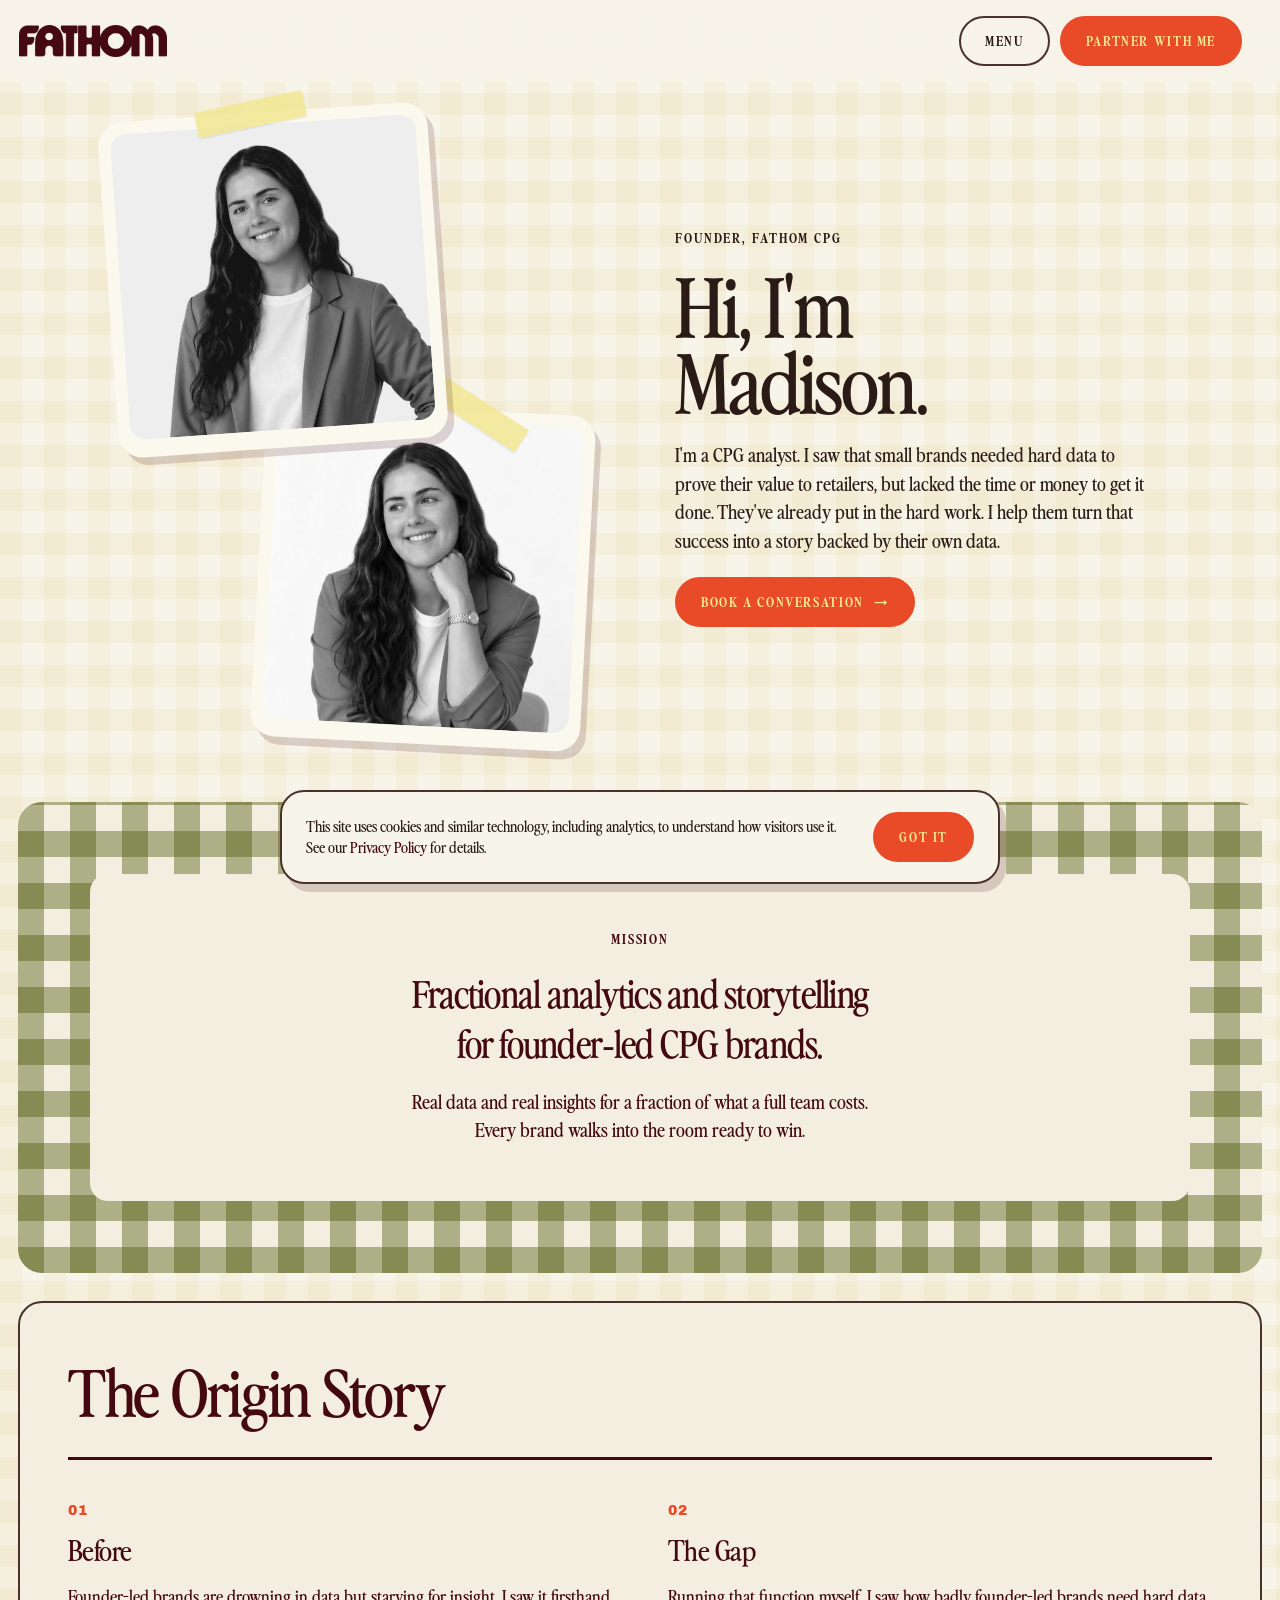
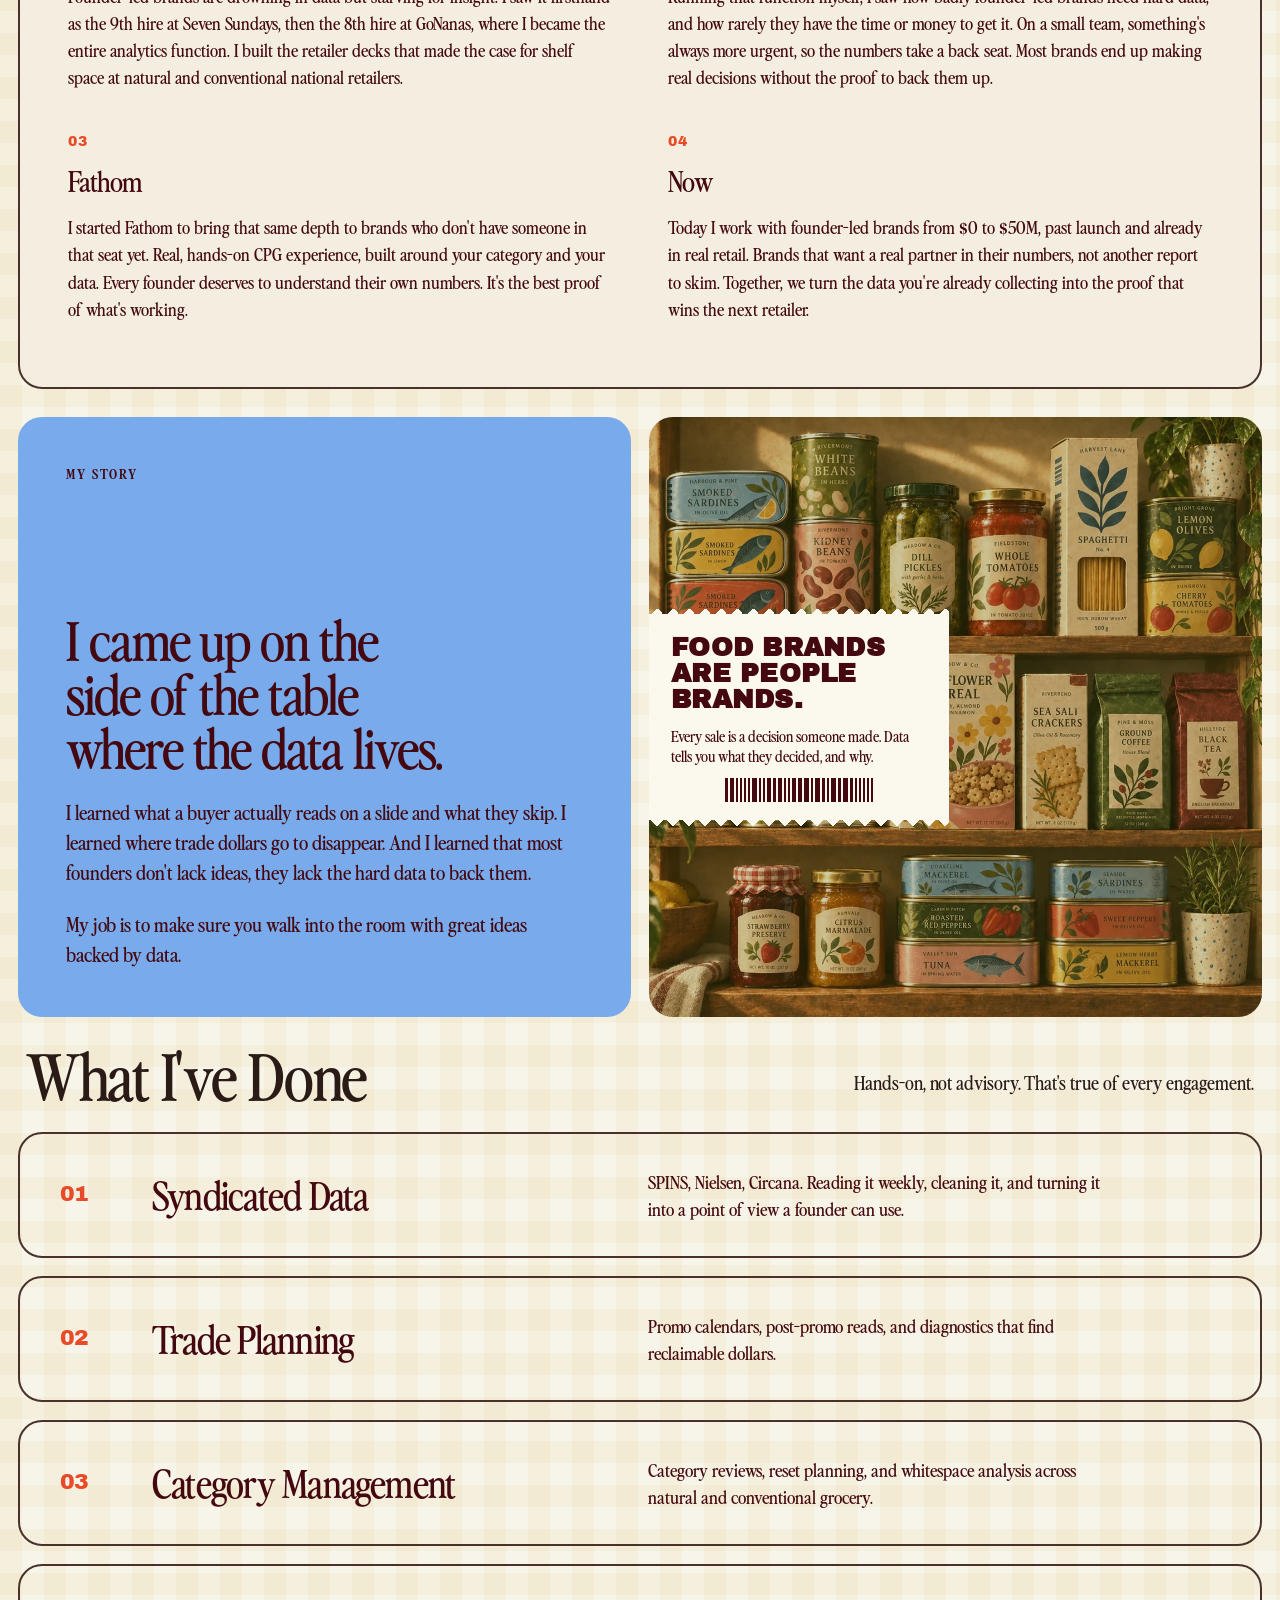
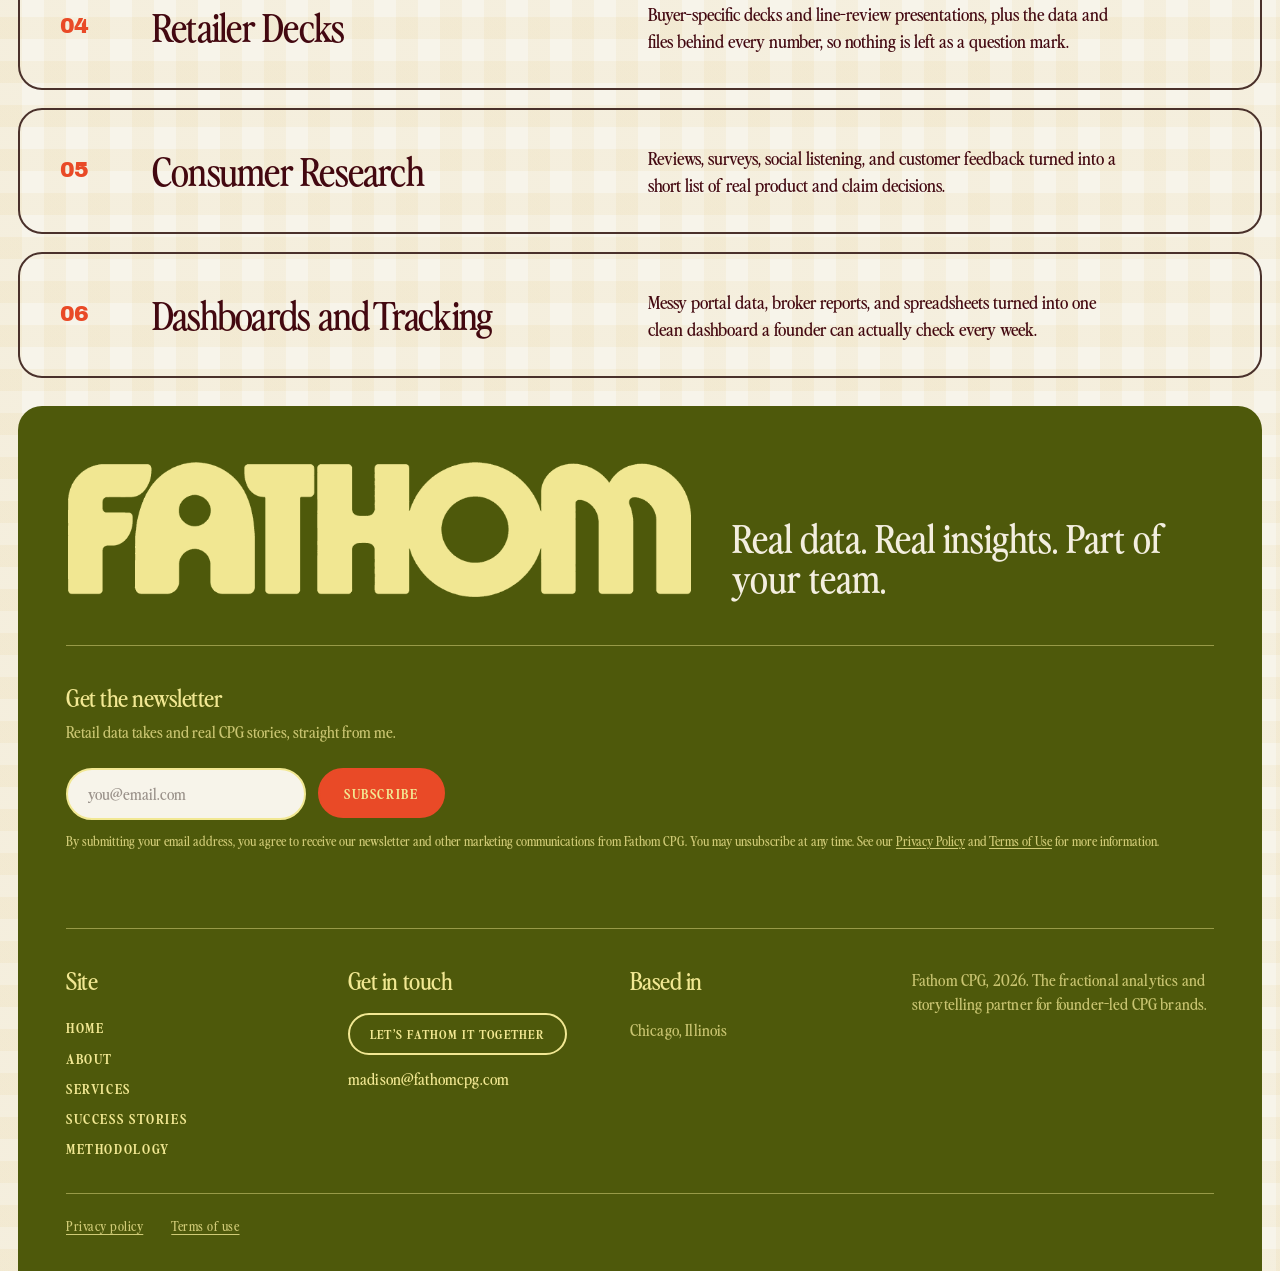
==== about/index.html @ e361d488 "Footer: smaller CTA button without the arrow Co-Authored-By: Claude Sonnet 5.5 <noreply@anthropic.co" ====
<!doctype html>
<html lang="en">
<head>
<meta charset="utf-8">
<meta name="viewport" content="width=device-width,initial-scale=1">
<script async src="https://www.googletagmanager.com/gtag/js?id=G-GGDD84Z0N7"></script>
<script>window.dataLayer=window.dataLayer||[];function gtag(){dataLayer.push(arguments);}gtag('js',new Date());gtag('config','G-GGDD84Z0N7');</script>
<title>About · Fathom CPG</title>
<meta name="description" content="Meet Madison Marsh, founder of Fathom CPG, and the mission behind the fractional analytics partner for founder-led CPG brands.">
<link rel="canonical" href="https://fathomcpg.com/about/">
<meta property="og:title" content="About · Fathom CPG"><meta property="og:description" content="Meet Madison Marsh, founder of Fathom CPG, and the mission behind the fractional analytics partner for founder-led CPG brands."><meta property="og:type" content="website"><meta property="og:url" content="https://fathomcpg.com/about/"><meta property="og:image" content="https://fathomcpg.com/img/og-image.jpg"><meta property="og:image:width" content="1200"><meta property="og:image:height" content="630"><meta name="twitter:card" content="summary_large_image"><meta name="twitter:title" content="About · Fathom CPG"><meta name="twitter:description" content="Meet Madison Marsh, founder of Fathom CPG, and the mission behind the fractional analytics partner for founder-led CPG brands."><meta name="twitter:image" content="https://fathomcpg.com/img/og-image.jpg">
<link rel="icon" href="/favicon.svg" type="image/svg+xml">
<link rel="preconnect" href="https://fonts.googleapis.com">
<link rel="preconnect" href="https://fonts.gstatic.com" crossorigin>
<link href="https://fonts.googleapis.com/css2?family=Archivo+Black&family=Archivo+Narrow:wght@500;600;700&family=DM+Serif+Display&display=swap" rel="stylesheet">
<link rel="preload" href="/fonts/PerfectlyNineties-Regular.woff" as="font" type="font/woff" crossorigin>
<link rel="stylesheet" href="/css/site.css">
<script type="application/ld+json">{"@context":"https://schema.org","@type":"Person","name":"Madison Marsh","jobTitle":"Founder","url":"https://fathomcpg.com/about/","image":"https://fathomcpg.com/img/madison-bw.jpg","description":"CPG analyst and founder of Fathom CPG, a fractional analytics and storytelling partner for founder-led CPG brands.","worksFor":{"@type":"Organization","name":"Fathom CPG","url":"https://fathomcpg.com/"}}</script>

</head>
<body>
<svg class="svgdefs" aria-hidden="true"><defs>
  <filter id="hand" x="-10%" y="-10%" width="120%" height="120%"><feTurbulence type="fractalNoise" baseFrequency=".045" numOctaves="2" seed="3" result="n"/><feDisplacementMap in="SourceGraphic" in2="n" scale="2.6" xChannelSelector="R" yChannelSelector="G"/></filter>
  <filter id="cut" x="-2%" y="-8%" width="104%" height="116%"><feTurbulence type="fractalNoise" baseFrequency=".02 .12" numOctaves="2" seed="7" result="t"/><feDisplacementMap in="SourceGraphic" in2="t" scale="5" xChannelSelector="R" yChannelSelector="G"/></filter>
  <pattern id="st" patternUnits="userSpaceOnUse" width="176" height="200"><rect width="176" height="200" fill="#F2E893"/><rect x="0" width="44" height="200" fill="#4A312B"/><rect x="88" width="44" height="200" fill="#4A312B"/></pattern>
</defs></svg>

<header class="top">
  <nav id="nav">
    <a class="pill" href="/" data-nav="home">Home</a>
    <a class="pill on" href="/about/" data-nav="about" aria-current="page">About</a>
    <a class="pill" href="/services/" data-nav="services">Services</a>
    <a class="pill" href="/stories/" data-nav="stories">Stories</a>
    <a class="pill" href="/method/" data-nav="method">Method</a>
  </nav>
  <a class="brand" href="/" aria-label="Fathom CPG home"><span class="logo"></span></a>
  <div class="right">
    <button class="pill burger" id="burger" aria-expanded="false" aria-controls="nav">Menu</button>
    <a class="pill tomato" href="/partner/">Partner with me</a>
  </div>
</header>

<main class="wrap">

<!-- ================= ABOUT — edit page copy below ================= -->
<div class="page on" data-page="about">
  <section class="ahero">
    <div class="polas">
      <div class="pola" style="--rr:-4deg"><i class="tape" style="left:30%;top:-12px"></i><img src="/img/madison-bw.jpg" alt="Madison Marsh"></div>
      <div class="pola" style="--rr:3deg;margin-left:150px;margin-top:-40px"><i class="tape" style="right:20%;top:-12px;transform:rotate(30deg)"></i><img src="/img/madison-seated.jpg" alt="Madison Marsh"></div>
    </div>
    <div class="acopy">
      <img class="acopy-photo" src="/img/madison-bw.jpg" alt="Madison Marsh, founder of Fathom CPG">
      <span class="label">Founder, Fathom CPG</span>
      <h1>Hi, I'm <br>Madison.</h1>
      <p>I'm a CPG analyst. I saw that small brands needed hard data to prove their value to retailers, but lacked the time or money to get it done. They've already put in the hard work. I help them turn that success into a story backed by their own data.</p>
      <a class="pill tomato" href="/partner/">Book a conversation <span class="arr">→</span></a>
    </div>
  </section>

  <section class="gingham chapter">
    <div class="inner">
      <span class="label">Mission</span>
      <h2 class="mission">Fractional analytics and storytelling for founder&#8209;led CPG brands.</h2>
      <p class="mission-sub">Real data and real insights for a fraction of what a full team costs. Every brand walks into the room ready to win.</p>
    </div>
  </section>

  <section class="timeline panel cream outline">
    <h2>The Origin Story</h2>
    <div class="rule"></div>
    <div class="cols">
      <div><h3><small>01</small>Before</h3><p>Founder-led brands are drowning in data but starving for insight. I saw it firsthand as the 9th hire at Seven Sundays, then the 8th hire at GoNanas, where I became the entire analytics function. I built the retailer decks that made the case for shelf space at natural and conventional national retailers.</p></div>
      <div><h3><small>02</small>The Gap</h3><p>Running that function myself, I saw how badly founder-led brands need hard data, and how rarely they have the time or money to get it. On a small team, something's always more urgent, so the numbers take a back seat. Most brands end up making real decisions without the proof to back them up.</p></div>
      <div><h3><small>03</small>Fathom</h3><p>I started Fathom to bring that same depth to brands who don't have someone in that seat yet. Real, hands-on CPG experience, built around your category and your data. Every founder deserves to understand their own numbers. It's the best proof of what's working.</p></div>
      <div><h3><small>04</small>Now</h3><p>Today I work with founder-led brands from <span class="usd">$</span>0 to <span class="usd">$</span>50M, past launch and already in real retail. Brands that want a real partner in their numbers, not another report to skim. Together, we turn the data you're already collecting into the proof that wins the next retailer.</p></div>
    </div>
  </section>

  <section class="split">
    <div class="panel blue">
      <div class="head"><span class="label">My story</span></div>
      <div class="copy">
        <h2>I came up on the side of the table where the data lives.</h2>
        <p>I learned what a buyer actually reads on a slide and what they skip. I learned where trade dollars go to disappear. And I learned that most founders don't lack ideas, they lack the hard data to back them.</p>
        <p>My job is to make sure you walk into the room with great ideas backed by data.</p>
      </div>
    </div>
    <div class="panel photoband" style="background-image:url(/img/pantry-shelf.webp)">
      <div class="rc" style="--rr:0deg">
        <div class="rbig">Food brands<br>are people<br>brands.</div>
        <p class="rsmall">Every sale is a decision someone made. Data tells you what they decided, and why.</p><div class="bar" style="height:24px"><i style="width:3px"></i><i style="width:4px"></i><i style="width:2px"></i><i style="width:2px"></i><i style="width:2px"></i><i style="width:2px"></i><i style="width:5px"></i><i style="width:2px"></i><i style="width:2px"></i><i style="width:4px"></i><i style="width:3px"></i><i style="width:4px"></i><i style="width:2px"></i><i style="width:2px"></i><i style="width:4px"></i><i style="width:4px"></i><i style="width:5px"></i><i style="width:2px"></i><i style="width:5px"></i><i style="width:3px"></i><i style="width:2px"></i><i style="width:5px"></i><i style="width:3px"></i><i style="width:5px"></i><i style="width:3px"></i><i style="width:2px"></i><i style="width:2px"></i><i style="width:2px"></i><i style="width:2px"></i><i style="width:2px"></i></div>
      </div>
    </div>
  </section>

  <section class="chapter">
    <div class="sec-head"><h2>What I've Done</h2><p>Hands-on, not advisory. That's true of every engagement.</p></div>
    <div class="rows">
      <div class="row"><span class="n">01</span><h3>Syndicated Data</h3><div class="desc"><p>SPINS, Nielsen, Circana. Reading it weekly, cleaning it, and turning it into a point of view a founder can use.</p></div><span class="arr"></span></div>
      <div class="row"><span class="n">02</span><h3>Trade Planning</h3><div class="desc"><p>Promo calendars, post-promo reads, and diagnostics that find reclaimable dollars.</p></div><span class="arr"></span></div>
      <div class="row"><span class="n">03</span><h3>Category Management</h3><div class="desc"><p>Category reviews, reset planning, and whitespace analysis across natural and conventional grocery.</p></div><span class="arr"></span></div>
      <div class="row"><span class="n">04</span><h3>Retailer Decks</h3><div class="desc"><p>Buyer-specific decks and line-review presentations, plus the data and files behind every number, so nothing is left as a question mark.</p></div><span class="arr"></span></div>
      <div class="row"><span class="n">05</span><h3>Consumer Research</h3><div class="desc"><p>Reviews, surveys, social listening, and customer feedback turned into a short list of real product and claim decisions.</p></div><span class="arr"></span></div>
      <div class="row"><span class="n">06</span><h3>Dashboards and Tracking</h3><div class="desc"><p>Messy portal data, broker reports, and spreadsheets turned into one clean dashboard a founder can actually check every week.</p></div><span class="arr"></span></div>
    </div>
  </section>



</div>
<div class="scallop" aria-hidden="true"></div>

<footer class="foot">
  <div class="foot-top">
    <div class="logo" role="img" aria-label="Fathom CPG"></div>
    <p class="line">Real data. Real insights. Part of your team.</p>
  </div>
  <div class="foot-news">
    <div><h4>Get the newsletter</h4><p>Retail data takes and real CPG stories, straight from me.</p></div>
    <form name="newsletter" method="POST" action="/" data-netlify="true" netlify-honeypot="company" class="news-form">
      <input type="hidden" name="form-name" value="newsletter">
      <p style="display:none"><label>Company <input name="company" tabindex="-1" autocomplete="off"></label></p>
      <input type="email" name="email" placeholder="you@email.com" aria-label="Email address" autocomplete="email" required>
      <button type="submit" class="pill tomato">Subscribe</button>
      <p class="news-consent">By submitting your email address, you agree to receive our newsletter and other marketing communications from Fathom CPG. You may unsubscribe at any time. See our <a href="/privacy/">Privacy Policy</a> and <a href="/terms/">Terms of Use</a> for more information.</p>
      <p class="news-msg" role="status" aria-live="polite"></p>
    </form>
  </div>
  <div class="foot-cols">
    <div><h4>Site</h4><a href="/">Home</a><a href="/about/">About</a><a href="/services/">Services</a><a href="/stories/">Success Stories</a><a href="/method/">Methodology</a></div>
    <div><h4>Get in touch</h4><a class="pill" href="/partner/">Let’s fathom it together</a><a class="mail" href="mailto:madison@fathomcpg.com">madison@fathomcpg.com</a></div>
    <div><h4>Based in</h4><span class="dim">Chicago, Illinois</span></div>
    <div><span class="dim">Fathom CPG, 2026. The fractional analytics and storytelling partner for founder-led CPG brands.</span></div>
  </div>
<div class="foot-legal"><a href="/privacy/">Privacy policy</a><a href="/terms/">Terms of use</a></div>
</footer>

</main>

<script src="/js/site.js"></script>
</body>
</html>
---- css/site.css ----
/* Fathom CPG — site styles. Fonts: Perfectly Nineties (licensed, /fonts). */
@font-face{font-family:"Perfectly Nineties";font-weight:400;font-style:normal;font-display:swap;src:url(/fonts/PerfectlyNineties-Regular.woff) format("woff")}
@font-face{font-family:"Perfectly Nineties";font-weight:400;font-style:italic;font-display:swap;src:url(/fonts/PerfectlyNineties-Italic.woff) format("woff")}
@font-face{font-family:"Perfectly Nineties";font-weight:700;font-style:normal;font-display:swap;src:url(/fonts/PerfectlyNineties-Bold.woff) format("woff")}
@font-face{font-family:"Perfectly Nineties";font-weight:700;font-style:italic;font-display:swap;src:url(/fonts/PerfectlyNineties-BoldItalic.woff) format("woff")}
:root{
  --blue:#79AAEB;
  --wine:#430810;
  --cream:#F3EEDF;
  --paper:#F7F4EA;
  --butter:#F2E893;
  --butter2:#EADF86;
  --mustard:#D89B2B;
  --tomato:#E94A27;
  --olive:#4E590B;
  --olive2:#6B7A14;
  --brown:#4A312B;
  --ink:#2B1B17;
  --line:#4A312B;
  --pn:"Perfectly Nineties",Georgia,"Times New Roman",serif;
  --black:"Archivo Black","Arial Black",Impact,sans-serif;
  --narrow:"Archivo Narrow","Arial Narrow",Arial,sans-serif;
  --gingham-blue:repeating-linear-gradient(90deg,rgba(92,143,210,.45) 0 26px,transparent 26px 52px),repeating-linear-gradient(0deg,rgba(92,143,210,.45) 0 26px,transparent 26px 52px),#F3EEDF;
  --gingham-cream:repeating-linear-gradient(90deg,rgba(243,238,223,.22) 0 26px,transparent 26px 52px),repeating-linear-gradient(0deg,rgba(243,238,223,.22) 0 26px,transparent 26px 52px),#430810;
  --check-tomato:repeating-conic-gradient(var(--tomato) 0 25%,var(--butter) 0 50%) 0 0/56px 56px;
  --pat-brick:url("data:image/svg+xml,%3Csvg xmlns='http://www.w3.org/2000/svg' width='56' height='200' viewBox='0 0 56 200'%3E%3Crect width='56' height='200' fill='%23F3EEDF'/%3E%3Crect x='0' y='0' width='28' height='100' fill='%23430810'/%3E%3Crect x='28' y='0' width='28' height='100' fill='%23F2E893'/%3E%3Crect x='0' y='100' width='28' height='100' fill='%2379AAEB'/%3E%3Crect x='28' y='100' width='28' height='100' fill='%23430810'/%3E%3C/svg%3E");
  --pat-dots:url("data:image/svg+xml,%3Csvg xmlns='http://www.w3.org/2000/svg' width='32' height='120' viewBox='0 0 32 120'%3E%3Crect width='32' height='120' fill='%23F2E893'/%3E%3Crect x='16' width='16' height='120' fill='%23F3EEDF'/%3E%3Ccircle cx='16' cy='14' r='8' fill='%23E94A27'/%3E%3C/svg%3E");
  --plaid:linear-gradient(90deg,transparent 0 10%,rgba(92,143,210,.55) 10% 16%,transparent 16% 34%,rgba(67,8,16,.55) 34% 40%,transparent 40% 62%,rgba(233,74,39,.5) 62% 66%,transparent 66% 100%),linear-gradient(0deg,transparent 0 22%,rgba(67,8,16,.55) 22% 28%,transparent 28% 50%,rgba(92,143,210,.5) 50% 56%,transparent 56% 74%,rgba(233,74,39,.45) 74% 78%,transparent 78% 100%),#F7F4EA;
  --receipt:url("data:image/svg+xml,%3Csvg xmlns='http://www.w3.org/2000/svg' width='176' height='200' viewBox='0 0 176 200'%3E%3Crect width='176' height='200' fill='%23F7F4EA'/%3E%3Cg fill='%234A312B' opacity='.13'%3E%3Crect x='8' y='10' width='18' height='3' rx='1.5'/%3E%3Crect x='32' y='10' width='22' height='3' rx='1.5'/%3E%3Crect x='66' y='10' width='10' height='3' rx='1.5'/%3E%3Crect x='82' y='10' width='28' height='3' rx='1.5'/%3E%3Crect x='116' y='10' width='18' height='3' rx='1.5'/%3E%3Crect x='146' y='10' width='10' height='3' rx='1.5'/%3E%3Crect x='8' y='23' width='14' height='3' rx='1.5'/%3E%3Crect x='28' y='23' width='10' height='3' rx='1.5'/%3E%3Crect x='46' y='23' width='22' height='3' rx='1.5'/%3E%3Crect x='74' y='23' width='14' height='3' rx='1.5'/%3E%3Crect x='94' y='23' width='28' height='3' rx='1.5'/%3E%3Crect x='130' y='23' width='10' height='3' rx='1.5'/%3E%3Crect x='152' y='23' width='10' height='3' rx='1.5'/%3E%3Crect x='8' y='36' width='34' height='3' rx='1.5'/%3E%3Crect x='54' y='36' width='28' height='3' rx='1.5'/%3E%3Crect x='88' y='36' width='28' height='3' rx='1.5'/%3E%3Crect x='128' y='36' width='22' height='3' rx='1.5'/%3E%3Crect x='156' y='36' width='14' height='3' rx='1.5'/%3E%3Crect x='8' y='49' width='28' height='3' rx='1.5'/%3E%3Crect x='42' y='49' width='18' height='3' rx='1.5'/%3E%3Crect x='68' y='49' width='14' height='3' rx='1.5'/%3E%3Crect x='94' y='49' width='10' height='3' rx='1.5'/%3E%3Crect x='116' y='49' width='18' height='3' rx='1.5'/%3E%3Crect x='146' y='49' width='34' height='3' rx='1.5'/%3E%3Crect x='8' y='62' width='10' height='3' rx='1.5'/%3E%3Crect x='30' y='62' width='28' height='3' rx='1.5'/%3E%3Crect x='70' y='62' width='14' height='3' rx='1.5'/%3E%3Crect x='92' y='62' width='10' height='3' rx='1.5'/%3E%3Crect x='114' y='62' width='34' height='3' rx='1.5'/%3E%3Crect x='154' y='62' width='28' height='3' rx='1.5'/%3E%3Crect x='8' y='75' width='28' height='3' rx='1.5'/%3E%3Crect x='42' y='75' width='22' height='3' rx='1.5'/%3E%3Crect x='76' y='75' width='28' height='3' rx='1.5'/%3E%3Crect x='112' y='75' width='18' height='3' rx='1.5'/%3E%3Crect x='138' y='75' width='28' height='3' rx='1.5'/%3E%3Crect x='8' y='88' width='18' height='3' rx='1.5'/%3E%3Crect x='34' y='88' width='14' height='3' rx='1.5'/%3E%3Crect x='54' y='88' width='34' height='3' rx='1.5'/%3E%3Crect x='94' y='88' width='10' height='3' rx='1.5'/%3E%3Crect x='116' y='88' width='18' height='3' rx='1.5'/%3E%3Crect x='146' y='88' width='22' height='3' rx='1.5'/%3E%3Crect x='8' y='101' width='34' height='3' rx='1.5'/%3E%3Crect x='50' y='101' width='18' height='3' rx='1.5'/%3E%3Crect x='80' y='101' width='10' height='3' rx='1.5'/%3E%3Crect x='96' y='101' width='28' height='3' rx='1.5'/%3E%3Crect x='132' y='101' width='14' height='3' rx='1.5'/%3E%3Crect x='154' y='101' width='14' height='3' rx='1.5'/%3E%3Crect x='8' y='114' width='22' height='3' rx='1.5'/%3E%3Crect x='36' y='114' width='34' height='3' rx='1.5'/%3E%3Crect x='76' y='114' width='28' height='3' rx='1.5'/%3E%3Crect x='116' y='114' width='18' height='3' rx='1.5'/%3E%3Crect x='142' y='114' width='34' height='3' rx='1.5'/%3E%3Crect x='8' y='127' width='28' height='3' rx='1.5'/%3E%3Crect x='44' y='127' width='28' height='3' rx='1.5'/%3E%3Crect x='80' y='127' width='10' height='3' rx='1.5'/%3E%3Crect x='96' y='127' width='18' height='3' rx='1.5'/%3E%3Crect x='122' y='127' width='34' height='3' rx='1.5'/%3E%3Crect x='8' y='140' width='10' height='3' rx='1.5'/%3E%3Crect x='24' y='140' width='34' height='3' rx='1.5'/%3E%3Crect x='70' y='140' width='18' height='3' rx='1.5'/%3E%3Crect x='100' y='140' width='28' height='3' rx='1.5'/%3E%3Crect x='140' y='140' width='22' height='3' rx='1.5'/%3E%3Crect x='8' y='153' width='34' height='3' rx='1.5'/%3E%3Crect x='50' y='153' width='34' height='3' rx='1.5'/%3E%3Crect x='92' y='153' width='10' height='3' rx='1.5'/%3E%3Crect x='110' y='153' width='18' height='3' rx='1.5'/%3E%3Crect x='134' y='153' width='28' height='3' rx='1.5'/%3E%3Crect x='8' y='166' width='22' height='3' rx='1.5'/%3E%3Crect x='36' y='166' width='14' height='3' rx='1.5'/%3E%3Crect x='58' y='166' width='14' height='3' rx='1.5'/%3E%3Crect x='84' y='166' width='14' height='3' rx='1.5'/%3E%3Crect x='106' y='166' width='22' height='3' rx='1.5'/%3E%3Crect x='136' y='166' width='10' height='3' rx='1.5'/%3E%3Crect x='152' y='166' width='22' height='3' rx='1.5'/%3E%3Crect x='8' y='179' width='28' height='3' rx='1.5'/%3E%3Crect x='44' y='179' width='14' height='3' rx='1.5'/%3E%3Crect x='66' y='179' width='28' height='3' rx='1.5'/%3E%3Crect x='102' y='179' width='34' height='3' rx='1.5'/%3E%3Crect x='144' y='179' width='18' height='3' rx='1.5'/%3E%3Crect x='8' y='192' width='22' height='3' rx='1.5'/%3E%3Crect x='36' y='192' width='14' height='3' rx='1.5'/%3E%3Crect x='56' y='192' width='14' height='3' rx='1.5'/%3E%3Crect x='76' y='192' width='14' height='3' rx='1.5'/%3E%3Crect x='102' y='192' width='14' height='3' rx='1.5'/%3E%3Crect x='122' y='192' width='22' height='3' rx='1.5'/%3E%3Crect x='156' y='192' width='14' height='3' rx='1.5'/%3E%3C/g%3E%3Cpath d='M0 200h176' stroke='%234A312B' stroke-width='1' stroke-dasharray='4 4' opacity='.25'/%3E%3C/svg%3E");
  --gingham-olive:repeating-linear-gradient(90deg,rgba(78,89,11,.42) 0 26px,transparent 26px 52px),repeating-linear-gradient(0deg,rgba(78,89,11,.42) 0 26px,transparent 26px 52px),#F3EEDF;
  --pat-brick-soft:url("data:image/svg+xml,%3Csvg xmlns='http://www.w3.org/2000/svg' width='56' height='200' viewBox='0 0 56 200'%3E%3Crect width='56' height='200' fill='%23F7F4EA'/%3E%3Crect x='0' y='0' width='28' height='100' fill='%23F2E893'/%3E%3Crect x='28' y='0' width='28' height='100' fill='%23F7F4EA'/%3E%3Crect x='0' y='100' width='28' height='100' fill='%23F7F4EA'/%3E%3Crect x='28' y='100' width='28' height='100' fill='%23BDD1EC'/%3E%3C/svg%3E");
  --g:18px;
  --r:24px;
  --cur:url("data:image/svg+xml;utf8,%3Csvg xmlns='http://www.w3.org/2000/svg' width='30' height='30' viewBox='0 0 30 30'%3E%3Cpath d='M2 3h4.2l1 4H27l-3 10H9.6l.7 3H25' fill='none' stroke='%23F3EEDF' stroke-width='5.4' stroke-linejoin='round' stroke-linecap='round'/%3E%3Cpath d='M2 3h4.2l1 4H27l-3 10H9.6l.7 3H25' fill='none' stroke='%23430810' stroke-width='2.6' stroke-linejoin='round' stroke-linecap='round'/%3E%3Ccircle cx='12' cy='25' r='2.4' fill='%23430810' stroke='%23F3EEDF' stroke-width='1.4'/%3E%3Ccircle cx='22' cy='25' r='2.4' fill='%23430810' stroke='%23F3EEDF' stroke-width='1.4'/%3E%3C/svg%3E") 3 3, auto;
  --cur-hot:url("data:image/svg+xml;utf8,%3Csvg xmlns='http://www.w3.org/2000/svg' width='30' height='30' viewBox='0 0 30 30'%3E%3Cpath d='M7.2 7H27l-3 10H9.6z' fill='%23F2E893' stroke='%23430810' stroke-width='2.6' stroke-linejoin='round'/%3E%3Cpath d='M2 3h4.2l1 4M9.6 17l.7 3H25' fill='none' stroke='%23430810' stroke-width='2.6' stroke-linejoin='round' stroke-linecap='round'/%3E%3Ccircle cx='12' cy='25' r='2.4' fill='%23430810'/%3E%3Ccircle cx='22' cy='25' r='2.4' fill='%23430810'/%3E%3C/svg%3E") 3 3, pointer;
}
*{box-sizing:border-box}
html{scroll-behavior:smooth}
body{margin:0;background:repeating-linear-gradient(90deg,rgba(74,49,43,.012) 0 22px,transparent 22px 44px),repeating-linear-gradient(0deg,rgba(74,49,43,.012) 0 22px,transparent 22px 44px),var(--paper);color:var(--ink);font-family:var(--pn);font-weight:400;font-size:19px;line-height:1.5;overflow-x:hidden;cursor:var(--cur);-webkit-font-smoothing:antialiased}
a,button,label,select,input,textarea{cursor:var(--cur-hot)}
a{color:inherit;text-decoration:none}
p{margin:0}
img{max-width:100%;display:block}
h1,h2,h3,h4{margin:0;font-weight:400;text-wrap:balance;font-family:var(--pn);letter-spacing:-.02em}
.label{font-family:var(--pn);font-weight:700;font-size:13.5px;letter-spacing:.14em;text-transform:uppercase;line-height:1.3}
.arr{font-family:var(--narrow);font-weight:600}
.usd{font-family:"DM Serif Display",Georgia,serif;font-weight:400;font-size:.92em}
:focus-visible{outline:2px solid var(--tomato);outline-offset:3px}
.svgdefs{position:absolute;width:0;height:0;overflow:hidden}
.wrap{max-width:1600px;margin:auto;padding:0 var(--g)}
.page{display:none}.page.on{display:block}
section{margin-bottom:28px}
.chapter{margin-top:0}
.page>section:first-child{margin-top:0}

/* WORDMARK */
.wordmark{display:inline-flex;align-items:center;gap:.02em;font-family:var(--black);text-transform:uppercase;letter-spacing:-.11em;line-height:.70;white-space:nowrap;-webkit-text-stroke:.012em currentColor;paint-order:stroke fill}
.wordmark .o{width:.83em;height:.60em;border:.135em solid currentColor;border-radius:50%;display:inline-flex;align-items:center;justify-content:center;transform:translateY(.01em);margin:0 .035em 0 .055em;letter-spacing:0}
.wordmark .o b{font:600 .13em/1 var(--narrow);letter-spacing:.06em;transform:translateX(.04em)}

/* LOGO */
.logo{display:inline-block;width:150px;aspect-ratio:900/195;background:currentColor;-webkit-mask:url(/img/logo.png) center/contain no-repeat;mask:url(/img/logo.png) center/contain no-repeat}
.logo.big{width:min(100%,1100px)}

/* PILLS + BUTTONS */
.pill{display:inline-flex;align-items:center;justify-content:center;gap:10px;font-family:var(--pn);font-weight:700;font-size:13.5px;letter-spacing:.12em;text-transform:uppercase;padding:0 24px;height:50px;border:2px solid var(--line);border-radius:999px;background:transparent;color:inherit;line-height:1;white-space:nowrap;transition:background .2s,color .2s,transform .2s}
.pill:hover{background:var(--line);color:var(--butter)}
.pill.solid{background:var(--wine);color:var(--butter);border-color:var(--wine)}
.pill.solid:hover{background:var(--brown);border-color:var(--brown)}
.pill.on{background:var(--blue);color:var(--wine);border-color:var(--blue)}
.pill.olive{background:var(--olive);color:var(--butter);border-color:var(--olive)}.pill.olive:hover{background:var(--wine);border-color:var(--wine)}
.tag.blue{background:var(--blue);color:var(--wine);border-color:var(--blue)}
.tag.olive{background:var(--olive);color:var(--butter);border-color:var(--olive)}
.pill .arr{transition:transform .2s}.pill:hover .arr{transform:translateX(4px)}
.tag{display:inline-flex;align-items:center;font-weight:700;font-size:12.5px;letter-spacing:.12em;text-transform:uppercase;padding:6px 12px;border:1.5px solid currentColor;border-radius:999px;line-height:1.2}

/* NAV */
.top{display:grid;grid-template-columns:1fr auto 1fr;align-items:center;gap:20px;padding:16px var(--g);position:sticky;top:0;z-index:50;background:rgba(247,244,234,.94);backdrop-filter:blur(12px)}
.top nav{display:flex;gap:10px;flex-wrap:nowrap}
.top .brand{justify-self:center;color:var(--wine)}
.top .brand .logo{width:150px;display:block}
.top .right{justify-self:end;display:flex;gap:10px}
.burger{display:none}

/* PANELS */
.panel{border-radius:var(--r);padding:48px;position:relative;overflow:hidden}
.panel.blue{background:var(--blue);color:var(--wine)}
.panel.butter{background:var(--butter);color:var(--wine)}
.split .panel.gingham-panel{background:url("data:image/svg+xml,%3Csvg xmlns='http://www.w3.org/2000/svg' width='32' height='120' viewBox='0 0 32 120'%3E%3Crect width='32' height='120' fill='%2379AAEB'/%3E%3Crect x='16' width='16' height='120' fill='%234E590B'/%3E%3Ccircle cx='16' cy='14' r='8' fill='%23E94A27'/%3E%3C/svg%3E") 0 0/36px 135px;color:var(--wine);padding:44px;display:grid}.gingham-panel .inner{background:var(--paper);border:2px solid var(--line);border-radius:18px;padding:40px 44px;display:flex;flex-direction:column;justify-content:space-between;gap:36px;min-height:100%}
.panel.wine{background:var(--wine);color:var(--butter)}
.panel.cream{background:var(--cream);color:var(--wine)}
.panel.outline{border:2px solid var(--line);color:var(--wine)}
.panel.photo{padding:0;background:var(--cream)}
.panel.photo>img:first-child{width:100%;height:100%;object-fit:cover;object-position:50% 18%}
.split{display:grid;grid-template-columns:1fr 1fr;gap:var(--g)}
.split.wide{grid-template-columns:1.25fr 1fr}
.split.narrow{grid-template-columns:.9fr 1.1fr}
.split .panel{min-height:600px;display:flex;flex-direction:column;justify-content:space-between;gap:40px}
.split .photo{min-height:600px;display:block}
.split .head{display:flex;justify-content:space-between;align-items:center;gap:14px}
.split h1,.split h2{font-size:clamp(38px,4.2vw,68px);line-height:1;max-width:14ch}
.split .copy{display:grid;gap:22px;max-width:520px}
.split .copy p{font-size:20px}
.split .actions{display:flex;gap:12px;flex-wrap:wrap}

/* PATTERN SECTIONS */
.gingham{border-radius:var(--r);color:var(--wine);position:relative}
.gingham .inner{position:relative;max-width:1100px;margin:auto;display:grid;gap:20px;justify-items:center;text-align:center;background:var(--butter);border-radius:var(--r);padding:56px 48px}
@media(min-width:901px){
  .gingham{background:var(--gingham-olive);padding:72px 48px}
  .gingham .inner{border-radius:calc(var(--r) - 6px);background:var(--cream)}
}
.gingham h2{font-size:clamp(38px,4.4vw,70px);line-height:1}
.gingham h2.mission{font-size:clamp(26px,2.9vw,46px);max-width:30ch;line-height:1.35}
.gingham .mission-sub{font-size:19px;line-height:1.5;max-width:48ch;font-weight:400}
.checker{border-radius:var(--r);padding:18px;position:relative;background:var(--butter);overflow:hidden}
.checker::before{content:"";position:absolute;inset:0;background:
 repeating-linear-gradient(90deg,var(--tomato) 0 18px,var(--butter) 18px 36px) top/100% 18px no-repeat,
 repeating-linear-gradient(90deg,var(--tomato) 0 18px,var(--butter) 18px 36px) bottom/100% 18px no-repeat,
 repeating-linear-gradient(0deg,var(--tomato) 0 18px,var(--butter) 18px 36px) left/18px 100% no-repeat,
 repeating-linear-gradient(0deg,var(--tomato) 0 18px,var(--butter) 18px 36px) right/18px 100% no-repeat;pointer-events:none}
.checker .inner{position:relative}
.checker .inner{background:var(--paper);border-radius:calc(var(--r) - 8px);padding:72px 48px;text-align:center;display:grid;justify-items:center;gap:24px;color:var(--wine)}
.checker h2{font-size:clamp(38px,4.6vw,72px);line-height:1;max-width:16ch}
.checker p{max-width:46ch;font-size:20px}

/* ticket-stripe border, reused on the home closing CTA — SAME technique as .checker above
   (layered repeating-linear-gradient bands on a ::before, clipped by overflow:hidden +
   border-radius on the parent) rather than border-image, so corners come out rounded and the
   stripe keeps running the same rhythm all the way around instead of a fixed solid corner tile */
.ticket-cta{border-radius:var(--r);position:relative;overflow:hidden}
.ticket-cta::before{content:"";position:absolute;inset:0;background:
 repeating-linear-gradient(90deg,var(--tomato) 0 18px,var(--butter) 18px 36px) top/100% 18px no-repeat,
 repeating-linear-gradient(90deg,var(--tomato) 0 18px,var(--butter) 18px 36px) bottom/100% 18px no-repeat,
 repeating-linear-gradient(0deg,var(--tomato) 0 18px,var(--butter) 18px 36px) left/18px 100% no-repeat,
 repeating-linear-gradient(0deg,var(--tomato) 0 18px,var(--butter) 18px 36px) right/18px 100% no-repeat;pointer-events:none}
.ticket-cta>*{position:relative;z-index:1}

/* BRAND PATTERNS */
.pat-brick{background:var(--pat-brick) 0 0/56px 200px}
.pat-dots{background:var(--pat-dots) 0 0/32px 120px}
.pat-plaid{background:var(--plaid);background-size:420px 300px}
.split .panel.brickblock,.panel.brickblock{background:var(--pat-brick-soft) 0 0/42px 150px;border:2px solid var(--line);display:grid;place-items:center;justify-content:center;align-content:center;min-height:600px}
.split .panel.statblock{position:relative;display:grid;align-content:center;gap:34px;padding:56px 52px;color:var(--butter)}.statblock .label{color:var(--butter);opacity:.85}.statblock b{display:block;font-family:var(--black);font-size:clamp(80px,9vw,150px);line-height:.9;letter-spacing:-.05em;margin:6px 0 4px}.statblock b small{font-family:var(--narrow);font-weight:700;font-size:.22em;letter-spacing:.1em;margin-left:8px;vertical-align:baseline}.statblock .sub{font-size:19px;max-width:26ch;display:block}.statblock .dim b{color:transparent;-webkit-text-stroke:2.5px var(--butter)}
.hero-panel .art.brick{background:var(--pat-brick) 0 0/42px 150px}
.hero-panel .art.dots{background:var(--pat-dots) 0 0/28px 105px}
.cta.pattern-cta{background:var(--pat-dots) 0 0/36px 135px;color:var(--wine);padding:96px 48px}.cta.pattern-cta .ctacard{background:var(--paper);border:2px solid var(--line);border-radius:14px;padding:52px 48px;width:100%;max-width:600px;box-sizing:border-box;margin:auto;position:relative;display:grid;gap:18px;justify-items:center;box-shadow:6px 8px 0 rgba(67,8,16,.16);z-index:2}.cta.pattern-cta .ctacard .label{display:block;margin-bottom:14px}
.hero-panel.pattern-hero{background:var(--pat-dots) 0 0/36px 135px;color:var(--wine)}
.hero-panel.pattern-hero .txt{background:var(--paper);border:2px solid var(--line);border-radius:18px;padding:40px 44px 44px;align-self:center}
.hero-panel .art.solid-olive{background:var(--olive)}
.hero-panel .art.datart{background:none;display:grid;place-items:center;overflow:visible}.espresso{display:block;width:min(100%,520px);height:auto}.hero-panel .art.datart{position:relative;padding:20px 0}.datart .oval{z-index:3}
.pattern-wrap{border-radius:var(--r);padding:var(--g);position:relative}
.pattern-wrap .pborder{margin:0}
.plaid-section{border-radius:var(--r);background:var(--plaid);background-size:420px 300px;padding:var(--g)}

/* PATTERNED BORDER (solid + dashed) */
.pborder{position:relative;border-radius:var(--r);background:var(--cream);color:var(--wine)}
.pborder::before{content:'';position:absolute;inset:0;border-radius:var(--r);border:7px solid var(--tomato);pointer-events:none;z-index:1}
.pborder::after{content:'';position:absolute;inset:0;border-radius:var(--r);border:7px dashed var(--wine);pointer-events:none;z-index:2}
.pborder.blue-check::before{border-color:var(--blue)}
.pborder.butter-check::before{border-color:var(--butter)}
.pborder>*{position:relative;z-index:3}
.pborder.blue-line::before{border-color:var(--blue)}
.pborder.butter-bg{background:var(--butter)}
.pborder.paper-bg{background:var(--paper)}

/* TESTIMONIALS */
.believe{background:var(--paper);padding:56px 72px 48px}
.believe .bhead{display:flex;justify-content:space-between;align-items:flex-end;gap:30px;flex-wrap:wrap;border-bottom:3px solid var(--wine);padding-bottom:22px;margin-bottom:8px}
.believe .bhead h2{font-size:clamp(44px,5.4vw,90px);line-height:.95}.believe .bhead .label{max-width:30ch;line-height:1.5;text-align:right;opacity:.75}
.zig{list-style:none;margin:0;padding:0}
.zig li{display:grid;grid-template-columns:1fr 1.4fr;gap:40px;align-items:center;padding:40px 0;border-bottom:2px dashed var(--line)}
.zig li:last-child{border-bottom:0}
.zig li:nth-child(even){grid-template-columns:1.4fr 1fr}
.zig li:nth-child(even) .num{order:2;text-align:right}
.zig .num{font-family:var(--black);font-size:clamp(90px,12vw,190px);line-height:.85;letter-spacing:-.05em;color:var(--butter);-webkit-text-stroke:3px var(--blue);text-stroke:3px var(--blue);text-shadow:6px 6px 0 rgba(67,8,16,.12);transition:color .35s,text-shadow .35s,transform .35s}
.zig li:nth-child(2) .num{-webkit-text-stroke-color:var(--tomato)}.zig li:nth-child(3) .num{-webkit-text-stroke-color:var(--olive)}.zig li:nth-child(4) .num{-webkit-text-stroke-color:var(--wine)}
.zig li:hover .num,.zig li.lit .num{color:var(--blue);text-shadow:10px 10px 0 rgba(67,8,16,.16);transform:translateY(-4px)}.zig li:nth-child(2):hover .num,.zig li:nth-child(2).lit .num{color:var(--tomato)}.zig li:nth-child(3):hover .num,.zig li:nth-child(3).lit .num{color:var(--olive)}.zig li:nth-child(4):hover .num,.zig li:nth-child(4).lit .num{color:var(--wine)}
.zig h3{font-size:clamp(28px,3vw,44px);line-height:1.05;margin-bottom:12px}.zig p{font-size:19px;max-width:44ch}
.zig li:nth-child(even) div{text-align:right}.zig li:nth-child(even) p{margin-left:auto}
@media(max-width:800px){.believe{padding:40px 24px}.zig li,.zig li:nth-child(even){grid-template-columns:1fr}.zig li:nth-child(even) .num{order:0;text-align:left}.zig li:nth-child(even) div{text-align:left}.zig li:nth-child(even) p{margin-left:0}.zig .num{font-size:80px}}
.testi{padding:64px 56px;text-align:center;display:grid;justify-items:center;gap:30px}
.testi .slide{display:none;display:none}
.testi .slide.on{display:grid;justify-items:center;gap:30px}
.testi .q{font-size:clamp(24px,2.6vw,38px);line-height:1.15;max-width:32ch;letter-spacing:-.02em}
.testi .who{display:flex;align-items:center;gap:18px;text-align:left}
.testi .who .lg{width:76px;height:76px;border-radius:14px;display:grid;place-items:center;font-family:var(--black);font-size:26px;letter-spacing:-.05em}
.testi .who b{display:block;font-size:22px;font-weight:700}
.testi .who span{font-family:var(--narrow);font-size:15px;letter-spacing:.04em;opacity:.8}
.testi .nav{display:flex;gap:12px}
.testi .nav button{width:68px;height:40px;border-radius:999px;border:0;background:var(--wine);color:var(--butter);font-family:var(--narrow);font-size:22px;line-height:1;transition:background .2s}
.testi .nav button:hover{background:var(--tomato)}
@media(max-width:640px){.testi{padding:40px 24px}}

/* HAND-DRAWN STICKERS */
.stk{display:block;width:140px;aspect-ratio:1;overflow:visible;filter:drop-shadow(3px 4px 0 rgba(67,8,16,.18))}
.corner-stk{display:none}
.stk .cut{fill:var(--butter)}
.stk .ink{fill:none;stroke:var(--wine);stroke-width:4.5;stroke-linecap:round;stroke-linejoin:round}
.stk .fillink{fill:var(--wine);stroke:none}
.stk .hot{stroke:var(--tomato)}
.stk.tomato .cut{fill:var(--tomato)}.stk.tomato .ink{stroke:var(--butter)}.stk.tomato .fillink{fill:var(--butter)}.stk.tomato .hot{stroke:var(--wine)}
.stk.blue .cut{fill:var(--blue)}
.stk.olive .cut{fill:var(--olive)}.stk.olive .ink{stroke:var(--butter)}.stk.olive .fillink{fill:var(--butter)}
.stk.wine .cut{fill:var(--wine)}.stk.wine .ink{stroke:var(--butter)}.stk.wine .fillink{fill:var(--butter)}
.stk.cream .cut{fill:var(--cream)}
.stk.pink .cut{fill:#D98B91}
.stk-cluster{position:relative}
.stk-cluster .stk{position:absolute}
.stk-row{display:flex;gap:28px;justify-content:center;flex-wrap:wrap;padding:8px 0}
.stk-row .stk{width:120px}
.stk-row .stk:nth-child(odd){transform:rotate(-6deg)}.stk-row .stk:nth-child(even){transform:rotate(5deg)}
.corner{position:absolute;pointer-events:none}
.squig{background:url("data:image/svg+xml,%3Csvg xmlns='http://www.w3.org/2000/svg' viewBox='0 0 200 20' preserveAspectRatio='none'%3E%3Cpath d='M3 12 C 30 4, 50 18, 80 10 S 130 4, 160 12 S 190 8, 197 10' fill='none' stroke='%23E94A27' stroke-width='5' stroke-linecap='round'/%3E%3C/svg%3E") no-repeat 0 100%/100% .28em;padding-bottom:.06em}
.badge{width:130px;height:130px;color:var(--wine)}
.badge svg{width:100%;height:100%;overflow:visible}
.badge .disc{fill:var(--tomato)}
.badge.blue .disc{fill:var(--blue)}.badge.butter .disc{fill:var(--butter)}.badge.olive .disc{fill:var(--olive)}
.badge text{font-family:var(--pn);font-weight:700;font-size:11px;letter-spacing:.2em;text-transform:uppercase;fill:var(--butter)}
.badge.blue text,.badge.butter text{fill:var(--wine)}
.badge .mid{font-family:var(--black);font-size:26px;letter-spacing:-.04em;fill:var(--butter);text-anchor:middle}
.badge.blue .mid,.badge.butter .mid{fill:var(--wine)}
.badge.spin,.sticker.spin{animation:spin 22s linear infinite}
.pill.tomato{background:var(--tomato);color:var(--butter);border-color:var(--tomato)}.pill.tomato:hover{background:var(--wine);border-color:var(--wine)}
.tag.tomato{background:var(--tomato);color:var(--butter);border-color:var(--tomato)}
.step-n{font-family:var(--black);font-size:44px;letter-spacing:-.05em;color:var(--tomato);line-height:1}
.faq{display:grid;gap:var(--g)}
.faq details{border:2px solid var(--line);border-radius:var(--r);color:var(--wine);background:var(--paper);transition:background .2s}.faq details:hover,.faq details[open]{background:var(--butter)}.faq summary{cursor:var(--cur-hot)}
.faq summary{list-style:none;display:flex;justify-content:space-between;align-items:center;gap:20px;padding:26px 34px;font-size:clamp(22px,2vw,30px);line-height:1.1}
.faq summary::-webkit-details-marker{display:none}
.faq summary .pm{font-family:var(--narrow);font-size:28px;color:var(--tomato);flex:none;transition:transform .2s}
.faq details[open] .pm{transform:rotate(45deg)}
.faq .a{padding:0 34px 28px;font-size:18px;max-width:64ch}
.chipcloud{display:flex;flex-wrap:wrap;gap:12px;justify-content:center;padding:0 8px}
.chipcloud span{border:2px solid var(--line);border-radius:999px;padding:12px 20px;font-weight:700;font-size:13.5px;letter-spacing:.1em;text-transform:uppercase;color:var(--wine)}
.chipcloud span:nth-child(3n){background:var(--blue);border-color:var(--blue)}
.chipcloud span:nth-child(4n){background:var(--tomato);border-color:var(--tomato);color:var(--butter)}
.chipcloud span:nth-child(5n){background:var(--butter);border-color:var(--butter)}
.mini{display:grid;grid-template-columns:repeat(3,1fr);gap:var(--g)}
.mini .card{min-height:0;gap:12px}
@media(max-width:1100px){.mini{grid-template-columns:1fr}.corner{display:none}.striped .corner,.gingham .corner{display:none}}

/* FUN ELEMENTS */
.sticker{position:absolute;width:150px;height:150px;right:34px;bottom:34px;animation:spin 18s linear infinite;color:var(--wine);pointer-events:none}
.sticker svg{width:100%;height:100%;overflow:visible}
.sticker .disc{fill:var(--tomato)}
.sticker text{font-family:var(--pn);font-weight:700;font-size:11.5px;letter-spacing:.2em;text-transform:uppercase;fill:var(--butter)}
@keyframes spin{to{transform:rotate(360deg)}}
.bubble{position:absolute;top:34px;right:34px;background:var(--butter);color:var(--wine);border:2px solid var(--line);border-radius:18px 18px 18px 4px;padding:12px 16px;font-weight:700;font-size:13px;letter-spacing:.08em;text-transform:uppercase;line-height:1.35;max-width:200px;transform:rotate(-4deg);box-shadow:4px 4px 0 var(--tomato)}
.scallop{display:none}
.news-pop{position:fixed;inset:0;z-index:1000;background:rgba(43,27,23,.55);display:flex;align-items:center;justify-content:center;padding:16px}
.news-pop-card{position:relative;width:100%;max-width:520px;background:var(--paper);color:var(--wine);border:2px solid var(--line);border-radius:var(--r);padding:36px 32px 30px;box-shadow:6px 8px 0 rgba(67,8,16,.16)}
.news-pop-card h4{font-size:34px;line-height:1.05;margin:0 0 8px}
.news-pop-card>p{margin:0 0 20px;font-size:18px}
.news-pop-x{position:absolute;top:10px;right:14px;background:none;border:0;font:inherit;font-size:32px;line-height:1;color:var(--wine);cursor:pointer;padding:4px 8px}
.news-pop form{display:flex;gap:12px;flex-wrap:wrap}
.news-pop input[type=email]{flex:1;min-width:200px;font:inherit;font-size:16px;color:var(--ink);background:#fff;border:2px solid var(--wine);border-radius:999px;padding:12px 20px}
.news-pop input[type=email]:focus{outline:none;border-color:var(--tomato)}
.news-pop .news-consent{flex-basis:100%;margin:0;font-size:13px;line-height:1.4;opacity:.8}
.news-consent a{color:inherit;text-decoration:underline;text-underline-offset:2px}
.news-pop .news-msg{flex-basis:100%;margin:0;font-size:15px;min-height:1.2em}
.news-pop form.done>input,.news-pop form.done>button,.news-pop form.done>.news-consent{display:none}
.news-pop form.done .news-msg{font-size:22px;font-weight:700}
.cookie-notice{position:fixed;left:16px;right:16px;bottom:16px;z-index:999;max-width:720px;margin:0 auto;background:var(--paper);color:var(--ink);border:2px solid var(--line);border-radius:var(--r);padding:20px 24px;display:flex;flex-wrap:wrap;align-items:center;gap:16px;justify-content:space-between;box-shadow:6px 8px 0 rgba(67,8,16,.16)}
.cookie-notice p{margin:0;font-size:15px;line-height:1.4;flex:1;min-width:240px}
.cookie-notice a{color:var(--wine)}
.cookie-notice .pill{flex:none}
.tilt{transition:transform .25s}.tilt:hover{transform:rotate(-1.2deg) translateY(-3px)}
@media(prefers-reduced-motion:reduce){.sticker{animation:none}}
@media(max-width:1100px){.sticker{width:110px;height:110px;right:20px;bottom:20px}.bubble{display:none}}

/* CENTERED STATEMENT */
.statement{padding:56px 24px;text-align:center;display:grid;justify-items:center;gap:28px}
.statement h2{font-size:clamp(28px,3.2vw,52px);line-height:1.1;max-width:960px}
.statement p{max-width:960px;font-size:20px}
.statement .statement-accent{font-style:italic;color:var(--wine);font-size:23px;line-height:1.4;border-left:3px solid var(--tomato);padding:2px 0 2px 22px;margin:0}

/* home "Hello, I'm Madison" block: one shared wrapper so the headline, pull-quote and
   paragraph all share the same width and left edge instead of each having its own max-width */
.statement-inner{max-width:880px;margin:0 auto;display:grid;gap:28px;text-align:left}
.statement-inner>.label,.statement-inner>.pill{justify-self:start}
.statement-inner h2{max-width:none;text-wrap:balance}
.statement-inner p{max-width:none;text-wrap:pretty}

/* SECTION HEADS */
.sec-head{display:flex;justify-content:space-between;align-items:end;gap:24px;padding:0 8px 26px}
.sec-head h2{font-size:clamp(40px,5vw,84px);line-height:.95}
.sec-head p{max-width:46ch;font-size:19px;margin-bottom:8px}

/* OUTLINED ROWS (Dwell services) */
.rows{display:grid;gap:var(--g)}
.row:has(.rowstk){grid-template-columns:60px 56px 1.1fr 1.2fr auto}.rowstk{width:54px;height:54px;transform:rotate(-6deg);transition:transform .25s}.row:hover .rowstk{transform:rotate(4deg) scale(1.1)}
.row{display:grid;grid-template-columns:60px 1.1fr 1.2fr auto;align-items:center;gap:32px;padding:34px 40px;border:2px solid var(--line);border-radius:var(--r);color:var(--wine);transition:background .2s,color .2s}
a.row:hover,.row:hover{background:var(--butter)}.row:hover .rowstk{transform:rotate(4deg) scale(1.1)}
.row .n{font-family:var(--black);font-size:22px;letter-spacing:-.04em;color:var(--tomato)}
.row h3{font-size:clamp(28px,3vw,48px);line-height:1}
.row .desc{display:grid;gap:12px;font-size:18px;max-width:48ch;justify-items:start}
.row .arr{font-size:34px;line-height:1;min-width:34px;color:var(--blue);transition:transform .2s}
a.row:hover .arr{transform:translateX(8px)}
.row.soon{opacity:.6}

/* STRIPED SECTION (Dzurt) */
.striped{border-radius:var(--r);background:repeating-linear-gradient(90deg,var(--butter) 0 128px,var(--butter2) 128px 256px);color:var(--wine);padding:72px 48px}
.striped{position:relative}
.striped .inner{position:relative;max-width:1200px;margin:auto;display:grid;gap:44px;justify-items:center;text-align:center}
.striped .inner>div:first-child{background:none;padding:0}.striped .lede{background:none;padding:0;font-size:22px;font-weight:700;color:var(--wine)}
.striped h2{font-size:clamp(38px,4.4vw,70px);line-height:1}
.striped .corner,.gingham .corner{position:absolute;width:130px}
.striped h2.mission{font-size:clamp(26px,2.9vw,46px);max-width:30ch}
.striped .lede{max-width:56ch;font-size:20px}
.cards{display:grid;grid-template-columns:repeat(3,1fr);gap:var(--g);width:100%;text-align:left}
.card{border:2px solid var(--line);border-radius:var(--r);padding:32px;display:flex;flex-direction:column;gap:18px;min-height:340px;background:rgba(247,244,234,.55)}
.card .label{opacity:.75}
.card h3{font-size:clamp(26px,2.4vw,36px);line-height:1;flex:1}
.card h3 em{font-style:italic}
.card p{font-size:18px}
.steps3{display:grid;gap:var(--g)}.step3{display:grid;grid-template-columns:150px 1fr;gap:30px;align-items:start;border:2px solid var(--line);border-radius:var(--r);background:var(--paper);padding:34px 40px;color:var(--wine)}.step3 .big{display:flex;align-items:center;gap:14px}.step3 .sstk{width:54px;height:54px;transform:rotate(-8deg);flex:none}
.step3 .big{font-family:var(--black);font-size:22px;line-height:1;color:var(--tomato)}.step3 h3{font-size:34px;line-height:1.05;margin-bottom:12px}.step3 p{font-size:18.5px;max-width:64ch}.step3:nth-child(2){background:var(--butter)}.step3:nth-child(3){background:var(--blue)}
@media(max-width:900px){.step3{grid-template-columns:1fr}}
.striped .cards .card:nth-child(1){background:var(--paper)}.striped .cards .card:nth-child(2){background:var(--blue);color:var(--wine)}.striped .cards .card:nth-child(2) .step-n{color:var(--wine)}.striped .cards .card:nth-child(2) .when{color:var(--wine);border-color:var(--line)}.striped .cards .card:nth-child(3){background:var(--tomato);color:var(--cream)}.striped .cards .card:nth-child(3) .step-n{color:var(--cream)}.striped .cards .card:nth-child(3) .when{color:var(--cream);border-color:var(--line)}
.card .when{font-weight:700;font-size:13.5px;color:var(--wine);letter-spacing:.1em;text-transform:uppercase;border-top:1.5px solid var(--line);padding-top:14px}

/* MARQUEE */
.marquee{position:relative;border-radius:0;background:#FBF8EE;color:var(--wine);overflow:hidden;padding:22px 0;white-space:nowrap;margin:0;
  -webkit-mask:linear-gradient(#000,#000) 0 6px/100% calc(100% - 12px) no-repeat,conic-gradient(from 135deg at 50% 0,#000 90deg,transparent 0) 0 0/16px 8px repeat-x,conic-gradient(from 315deg at 50% 100%,#000 90deg,transparent 0) 0 100%/16px 8px repeat-x;
  mask:linear-gradient(#000,#000) 0 6px/100% calc(100% - 12px) no-repeat,conic-gradient(from 135deg at 50% 0,#000 90deg,transparent 0) 0 0/16px 8px repeat-x,conic-gradient(from 315deg at 50% 100%,#000 90deg,transparent 0) 0 100%/16px 8px repeat-x}
.marquee-wrap{padding:18px 0;background:var(--olive);border-radius:var(--r)}
.marquee .track{display:inline-flex;animation:mq 90s linear infinite}
.marquee span{font-family:var(--narrow);font-weight:600;font-size:clamp(15px,1.4vw,19px);letter-spacing:.14em;text-transform:uppercase;line-height:1;padding:0 .5em}.marquee b{font-family:var(--black);color:var(--tomato);letter-spacing:0;font-size:1.15em}
.marquee span i{font-style:normal;color:var(--tomato);padding:0 .6em}
.marquee.blue{background:var(--blue);color:var(--wine)}.marquee.blue span i{color:var(--tomato)}
@keyframes mq{from{transform:translateX(0)}to{transform:translateX(-50%)}}
@media(prefers-reduced-motion:reduce){.marquee .track,.band .drift{animation:none}}

/* STRIPE BAND (House of Racquet) */
.band{height:52px;border-radius:14px;position:relative;overflow:hidden}
.band svg{position:absolute;inset:0;width:100%;height:100%}
@keyframes drift{from{transform:translateX(0)}to{transform:translateX(-176px)}}
.band .drift{animation:drift 26s linear infinite;width:calc(100% + 176px)}

/* STICKY + STACK (Dwell values) */
.stack{display:grid;grid-template-columns:.8fr 1.2fr;gap:var(--g);align-items:start;padding:40px 0}
.stack .stick{position:sticky;top:110px;padding:20px 8px}
.stack .stick h2{font-size:clamp(44px,5.4vw,90px);line-height:.95}
.stack .stick .label{margin-top:24px;display:block;opacity:.7;max-width:34ch;line-height:1.5}
.stack .list{display:grid;gap:var(--g)}
.vcard{border-radius:var(--r);padding:40px;display:grid;grid-template-columns:150px 1fr;gap:32px;align-items:center;min-height:210px}
.vcard .tile{aspect-ratio:1;border-radius:14px;overflow:hidden;background:rgba(0,0,0,.08)}
.vcard .tile.type{display:grid;place-items:center;font-family:var(--black);font-size:56px;letter-spacing:-.06em;background:var(--blue);color:var(--wine)}
.vcard.b2 .tile.type{background:var(--wine);color:var(--butter)}.vcard.b3 .tile.type{background:var(--butter);color:var(--olive)}.vcard.b4 .tile.type{background:var(--tomato);color:var(--butter)}
.vcard h3{font-size:30px;line-height:1;margin-bottom:12px}
.vcard p{font-size:18px;max-width:46ch}
.vcard.b1{background:var(--butter);color:var(--wine)}
.vcard.b2{background:var(--blue);color:var(--wine)}
.vcard.b3{background:var(--olive);color:var(--butter)}
.vcard.b4{background:var(--cream);color:var(--wine);border:2px solid var(--line)}

/* CTA PANEL */
.cta{border-radius:var(--r);padding:96px 48px;text-align:center;display:grid;grid-template-columns:minmax(0,1fr);justify-items:center;gap:26px}
.cta h2{font-size:clamp(40px,5vw,80px);line-height:1;max-width:16ch}
.cta p{max-width:44ch;font-size:20px}
.cta .actions{display:flex;gap:12px;flex-wrap:wrap;justify-content:center}

/* PAGE HERO PANEL */
.hero-panel.orange{background:var(--wine);color:var(--butter)}.hero-panel.orange .label{color:var(--butter)}.hero-panel.orange h1,.hero-panel.orange p{color:var(--butter)}
.hero-panel{min-height:520px;display:grid;grid-template-columns:1.1fr .9fr;gap:40px;align-items:end}
.hero-panel .txt{display:grid;gap:24px;align-content:end}
.hero-panel h1{font-size:clamp(44px,5.6vw,92px);line-height:.95;max-width:14ch}
.hero-panel p{max-width:56ch;font-size:20px}
.hero-panel .art{position:relative;min-height:380px;border-radius:18px;align-self:stretch;overflow:visible}
.hero-panel .art.stripes{background:repeating-linear-gradient(90deg,var(--butter) 0 34px,var(--butter2) 34px 68px)}
.hero-panel .art.receipt{background:url("/img/tile-basket-butter.svg") 0 0/360px 360px}
.panel.olive{background:var(--olive);color:var(--butter)}.panel.olive .label,.panel.olive .tag{color:var(--butter);border-color:var(--butter)}.panel.olive h1{color:var(--butter)}.panel.olive .def{font-style:italic;font-size:21px;line-height:1.3;max-width:30ch;color:var(--butter);border-left:4px solid var(--tomato);padding-left:14px;margin-bottom:14px}
.page[data-page=home] .split.wide .panel.olive .copy{align-self:flex-start;margin:auto 0 12px}.panel.olive .pill{border-color:var(--butter);color:var(--butter)}.panel.olive .pill.tomato{background:var(--tomato);border-color:var(--tomato);color:var(--butter)}.panel.olive .pill:hover{background:var(--butter);color:var(--olive)}
.split .panel.receiptbg,.panel.receiptbg{background:var(--blue);display:grid;place-items:center;justify-content:center;align-content:center;padding:40px 30px;min-height:420px;overflow:hidden}
.rcpt{width:min(100%,330px);background:#FBF8EE;color:var(--wine);padding:26px 22px 30px;font-family:var(--narrow);font-size:13px;letter-spacing:.06em;text-transform:uppercase;line-height:1.5;transform:rotate(-3deg);box-shadow:8px 10px 0 rgba(67,8,16,.25);
  -webkit-mask:linear-gradient(#000,#000) 0 6px/100% calc(100% - 12px) no-repeat,conic-gradient(from 135deg at 50% 0,#000 90deg,transparent 0) 0 0/16px 8px repeat-x,conic-gradient(from 315deg at 50% 100%,#000 90deg,transparent 0) 0 100%/16px 8px repeat-x;
  mask:linear-gradient(#000,#000) 0 6px/100% calc(100% - 12px) no-repeat,conic-gradient(from 135deg at 50% 0,#000 90deg,transparent 0) 0 0/16px 8px repeat-x,conic-gradient(from 315deg at 50% 100%,#000 90deg,transparent 0) 0 100%/16px 8px repeat-x}
.rcpt .rtop{text-align:center;font-family:var(--black);font-size:22px;letter-spacing:-.02em;text-transform:none;line-height:1.1;margin-bottom:6px}.rcpt .rtop small{display:block;font-family:var(--narrow);font-size:11px;letter-spacing:.14em;text-transform:uppercase;margin-top:6px;font-weight:600}
.rcpt .rmeta{text-align:center;font-size:11px;border-top:1.5px dashed var(--wine);border-bottom:1.5px dashed var(--wine);padding:8px 0;margin:12px 0}
.rcpt table{width:100%;border-collapse:collapse}.rcpt td{padding:4px 0;vertical-align:top}.rcpt td:last-child{text-align:right;font-variant-numeric:tabular-nums}
.rcpt .rsub,.rcpt .rtot{display:flex;justify-content:space-between;padding:8px 0}.rcpt .rsub{border-top:1.5px dashed var(--wine);margin-top:8px}.rcpt .rtot{font-family:var(--black);font-size:15px;border-top:2px solid var(--wine);border-bottom:2px solid var(--wine)}
.rcpt .rbar{display:flex;gap:2px;justify-content:center;height:34px;margin:16px 0 8px}.rcpt .rbar i{display:block;background:var(--wine);height:100%}
.stubs{display:grid;grid-template-columns:repeat(3,1fr);gap:22px;padding:10px 6px}
.stub{background:#FBF8EE;border:1.5px solid var(--line);padding:22px 20px 18px;font-family:var(--narrow);font-weight:600;font-size:13px;letter-spacing:.1em;text-transform:uppercase;color:var(--wine);transform:rotate(var(--rr,0));position:relative;
  -webkit-mask:linear-gradient(#000,#000) 0 5px/100% calc(100% - 10px) no-repeat,conic-gradient(from 135deg at 50% 0,#000 90deg,transparent 0) 0 0/14px 7px repeat-x,conic-gradient(from 315deg at 50% 100%,#000 90deg,transparent 0) 0 100%/14px 7px repeat-x;mask:linear-gradient(#000,#000) 0 5px/100% calc(100% - 10px) no-repeat,conic-gradient(from 135deg at 50% 0,#000 90deg,transparent 0) 0 0/14px 7px repeat-x,conic-gradient(from 315deg at 50% 100%,#000 90deg,transparent 0) 0 100%/14px 7px repeat-x}
.stubo{background:var(--ink);padding:2.5px;transform:rotate(var(--rr,0));-webkit-mask:linear-gradient(#000,#000) 0 5px/100% calc(100% - 10px) no-repeat,conic-gradient(from 135deg at 50% 0,#000 90deg,transparent 0) 0 0/14px 7px repeat-x,conic-gradient(from 315deg at 50% 100%,#000 90deg,transparent 0) 0 100%/14px 7px repeat-x;mask:linear-gradient(#000,#000) 0 5px/100% calc(100% - 10px) no-repeat,conic-gradient(from 135deg at 50% 0,#000 90deg,transparent 0) 0 0/14px 7px repeat-x,conic-gradient(from 315deg at 50% 100%,#000 90deg,transparent 0) 0 100%/14px 7px repeat-x}
.stubo .stub{transform:none;border:0;-webkit-mask-position:0 7px,-2.5px 0,-2.5px 100%;mask-position:0 7px,-2.5px 0,-2.5px 100%}
.stub b{display:block;font-family:var(--black);font-size:clamp(34px,3.6vw,52px);letter-spacing:-.03em;text-transform:none;margin:10px 0 6px;color:var(--tomato);line-height:1}
.stub small{display:block;border-top:1.5px dashed var(--wine);margin-top:14px;padding-top:10px;font-size:11px;font-weight:600}
.stub .ex{position:absolute;right:12px;top:12px;font-size:9px;letter-spacing:.14em;border:1.5px dashed var(--line);border-radius:999px;padding:3px 8px;opacity:.7}
@media(max-width:800px){.stubs{grid-template-columns:1fr}}
.rcpt .rthx{text-align:center;font-size:10px;letter-spacing:.16em}
.panel.receipt{background:var(--receipt) 0 0/176px 200px;color:var(--wine);display:grid;place-items:center;padding:40px;min-height:380px}.panel.receipt .upc{width:min(70%,320px);color:var(--wine)}.panel.receipt .cap{font-family:var(--narrow);font-weight:600;font-size:12px;letter-spacing:.18em;text-transform:uppercase;margin-top:18px;opacity:.75}
.hero-panel .art.gingham{background:var(--gingham-blue)}
.hero-panel .art.gingham-cream{background:var(--gingham-cream)}
.hero-panel .art .stk{position:absolute;width:150px}
@media(max-width:1100px){.hero-panel{grid-template-columns:1fr}.hero-panel .art{min-height:300px}.hero-panel .art .stk{width:120px}}

/* TIMELINE (Dwell origin story) */
.timeline{padding:56px 48px 64px}
.timeline h2{font-size:clamp(40px,5vw,80px);line-height:1;margin-bottom:34px}
.timeline .rule{height:3px;background:currentColor;margin-bottom:40px}
.timeline .cols h3{color:var(--wine)}
.timeline .cols h3 small{display:block;font-family:var(--black);font-size:14px;letter-spacing:.05em;color:var(--tomato);margin-bottom:8px}
.timeline .cols{display:grid;grid-template-columns:repeat(2,1fr);gap:40px 56px}
.timeline .cols h3{font-size:28px;margin-bottom:12px}
.timeline .cols p{font-size:17.5px;line-height:1.55}

/* FOOTER */
.foot{border-radius:var(--r) var(--r) 0 0;background:var(--olive);color:var(--butter);padding:56px 48px 36px;display:grid;gap:48px}
.foot-top{display:grid;grid-template-columns:1.3fr 1fr;gap:40px;align-items:end}
.foot .logo{width:100%;max-width:900px;color:var(--butter)}
.foot-top .line{font-size:clamp(28px,3vw,46px);line-height:1.05;color:var(--cream)}
.foot-news{border-top:1.5px solid rgba(242,232,147,.45);padding-top:34px;display:flex;flex-wrap:wrap;align-items:center;justify-content:space-between;gap:24px}
.foot-news h4{font-size:24px;margin:0 0 4px}
.foot-news p{margin:0;opacity:.75;font-size:16px;max-width:38ch}
.foot-news form{display:flex;gap:12px;flex-wrap:wrap}
.foot-news input[type=email]{font:inherit;font-size:16px;color:var(--ink);background:var(--paper);border:2px solid var(--butter);border-radius:999px;padding:12px 20px;min-width:240px}
.foot-news .news-consent{flex-basis:100%;margin:0;font-size:13px;line-height:1.4;opacity:.8;max-width:none}
.foot-news .news-msg{flex-basis:100%;font-size:15px;min-height:1.2em}
.foot-news form.done>input,.foot-news form.done>button,.foot-news form.done>.news-consent{display:none}
.foot-news form.done .news-msg{font-size:22px;color:var(--butter);opacity:1;font-weight:700}
.foot-news input[type=email]:focus{outline:none;border-color:var(--tomato)}
.foot-news input[type=email]::placeholder{color:rgba(43,27,23,.45)}
.foot-cols{display:grid;grid-template-columns:1fr 1fr 1fr 1.2fr;gap:30px;border-top:1.5px solid rgba(242,232,147,.45);padding-top:34px}
.foot-cols h4{font-size:24px;margin-bottom:14px}
.foot-cols a,.foot-cols span{display:block;font-weight:700;font-size:13.5px;letter-spacing:.12em;text-transform:uppercase;padding:5px 0}
.foot-cols .dim{text-transform:none;letter-spacing:.01em;font-weight:400;font-size:16px;opacity:.75}
.foot-cols a.pill{display:inline-flex;padding:0 20px;height:42px;font-size:12.5px;letter-spacing:.1em;margin-bottom:18px;border-color:var(--butter);color:var(--butter)}
.foot-cols .pill:hover{background:var(--butter);color:var(--wine)}
.foot-cols a.mail{text-transform:none;letter-spacing:.01em;font-weight:400;font-size:16px;padding:0}
.foot-cols h4+a.pill{margin-bottom:12px}
.foot-legal{display:flex;flex-wrap:wrap;gap:6px 28px;border-top:1.5px solid rgba(242,232,147,.45);padding-top:22px;margin-top:-20px}
.foot-legal a{font-size:13px;letter-spacing:.04em;font-weight:500;opacity:.8;text-decoration:underline;text-underline-offset:3px}
.foot-legal a:hover{opacity:1}

/* PRICING */
.tiers{display:grid;grid-template-columns:repeat(3,1fr);gap:var(--g)}
.pillars{display:grid;grid-template-columns:1fr 1fr;gap:var(--g)}.pillar{border:2px solid var(--line);border-radius:var(--r);background:var(--paper);padding:34px 34px 30px;display:grid;gap:14px;align-content:start;color:var(--wine)}.pillar .n{font-family:var(--black);font-size:14px;letter-spacing:.05em;color:var(--tomato)}.pillar h3{font-size:36px;line-height:1.05}.pillar p{font-size:18px}.pillar ul{margin:6px 0 0;padding:0;list-style:none;display:grid;gap:8px;font-size:17px}.pillar ul li{display:grid;grid-template-columns:12px 1fr;gap:10px}.pillar ul li:before{content:'';width:8px;height:8px;border-radius:50%;background:var(--tomato);margin-top:9px}.pillar.p2{background:var(--blue)}.pillar.p3{background:var(--butter)}.pillar.p4{background:var(--olive);color:var(--butter)}.pillar.p4 .n{color:var(--tomato)}.pillar.p4 ul li:before{background:var(--tomato)}
.pillar .stk{width:64px;justify-self:end;margin:-8px -8px 0 0}
@media(max-width:900px){.pillars{grid-template-columns:1fr}}
.tier{border-radius:var(--r);padding:40px;display:flex;flex-direction:column;gap:22px;min-height:600px}
.tier.t1{background:var(--cream);color:var(--wine);border:2px solid var(--line)}
.tier .price{color:var(--blue)}.tier.t3 .price{color:var(--wine)}
.tier.t2{background:var(--wine);color:var(--butter)}
.tier.t3{background:var(--blue);color:var(--wine)}
.tier .head{display:flex;justify-content:space-between;align-items:center}
.tier h3{font-size:44px;line-height:1}
.tier .for{font-size:19px;font-style:italic}
.tier .price{font-size:48px;line-height:1;font-variant-numeric:tabular-nums}
.tier .price small{display:block;font-weight:700;font-size:11px;letter-spacing:.12em;text-transform:uppercase;margin-top:8px;opacity:.8}
.tier ul{list-style:none;margin:0;padding:22px 0 0;border-top:1.5px solid currentColor;display:grid;gap:10px;font-size:17.5px;flex:1;align-content:start}
.tier ul li{display:grid;grid-template-columns:14px 1fr;gap:12px}
.tier ul li:before{content:"";width:8px;height:8px;border-radius:50%;background:currentColor;margin-top:8px}
.tier .pill{align-self:flex-start}
.tier.t2 .pill{border-color:var(--butter)}.tier.t2 .pill:hover{background:var(--butter);color:var(--wine)}
.note{font-size:17px;opacity:.75;max-width:64ch;padding:24px 8px 0}

/* CASES */
.cases{display:grid;grid-template-columns:1fr 1fr;gap:var(--g)}
.case{border-radius:var(--r);padding:40px;min-height:520px;display:grid;grid-template-rows:auto 1fr auto;gap:24px}
.case.a{background:var(--blue);color:var(--wine)}
.case.b{background:var(--butter);color:var(--wine)}
.case.c{grid-column:1/3;background:var(--wine);color:var(--butter);min-height:380px;grid-template-rows:auto 1fr;grid-template-columns:1.2fr .8fr;column-gap:60px}
.case .head{display:flex;justify-content:space-between;align-items:center}
.case .ex{border-style:dashed}
.case .result{align-self:center;font-family:var(--black);font-size:clamp(64px,7.5vw,128px);letter-spacing:-.07em;line-height:.85}
.case .result small{display:block;font-family:var(--pn);font-size:clamp(20px,2vw,30px);letter-spacing:-.02em;margin-top:12px;font-style:italic}
.case .meta{display:grid;grid-template-columns:1fr 1fr;gap:20px;font-size:17px;border-top:1.5px solid currentColor;padding-top:16px}
.case .meta b{display:block;font-weight:700;font-size:11px;letter-spacing:.12em;text-transform:uppercase;margin-bottom:4px;opacity:.75}
.case.c .q{font-size:clamp(26px,2.8vw,44px);line-height:1.05;grid-column:1;grid-row:2}
.case.c .head{grid-column:1/3}
.case.c .who{grid-column:2;grid-row:2;align-self:end;display:grid;gap:6px;font-size:15px;text-align:right;justify-items:end}
.slot{border-bottom:1.5px dashed currentColor;padding-bottom:2px;opacity:.85}

/* COMPARE */
.compare{padding:56px 48px}
.compare h2{font-size:clamp(38px,4.4vw,68px);line-height:1;margin-bottom:12px}
.compare .intro{max-width:56ch;margin-bottom:34px;font-size:19px}
.ctable .r{display:grid;grid-template-columns:1fr 1fr 1fr;gap:24px;padding:18px 0;border-top:1.5px solid currentColor;align-items:baseline;font-size:18px}
.ctable .r.h{font-weight:700;font-size:11px;letter-spacing:.12em;text-transform:uppercase;border-top:0;padding-bottom:6px}
.ctable .r > div:first-child{font-size:22px}
.ctable .r .me{font-weight:700;background:var(--butter);padding:10px 14px;border-radius:10px;margin:-6px 0}.ctable .r.h > div:last-child{background:var(--tomato);color:var(--butter);padding:10px 14px;border-radius:10px}

/* FORM */
.formwrap{display:grid;grid-template-columns:.75fr 1.25fr;gap:var(--g);align-items:start}
.formside{position:sticky;top:110px;display:grid;gap:22px;padding:8px}
.prog{display:grid;gap:8px}
.prog a{display:grid;grid-template-columns:30px 1fr;gap:12px;align-items:center;font-weight:700;font-size:13.5px;letter-spacing:.12em;text-transform:uppercase;opacity:.45;padding:8px 0}
.prog a .dot{width:26px;height:26px;border:2px solid var(--line);border-radius:50%;display:grid;place-items:center;font-size:11px;letter-spacing:0;font-family:var(--narrow)}
.prog a.on{opacity:1}.prog a.on .dot{background:var(--blue);color:var(--wine);border-color:var(--blue)}
.prog a.done{opacity:.85}.prog a.done .dot{background:var(--olive);border-color:var(--olive);color:var(--butter)}
.reassure{font-size:17px;max-width:34ch;opacity:.8}
.formpanel{border-radius:var(--r);background:var(--cream);border:2px solid var(--line);padding:48px;color:var(--wine)}
.fstep{display:none}.fstep.on{display:block}
.fstep h2{font-size:clamp(32px,3.6vw,52px);line-height:1;margin-bottom:10px}
.fstep .hint{font-size:18px;opacity:.75;margin-bottom:34px;max-width:52ch}
.fields{display:grid;gap:24px}
.fields .two{display:grid;grid-template-columns:1fr 1fr;gap:24px}
.f label,.f .lbl{display:block;font-weight:700;font-size:13px;letter-spacing:.12em;text-transform:uppercase;margin-bottom:8px}
.f input,.f select,.f textarea{width:100%;font:inherit;font-size:19px;color:var(--ink);background:var(--paper);border:2px solid var(--line);border-radius:14px;padding:12px 16px}
.f textarea{min-height:110px;resize:vertical}
.f input:focus,.f select:focus,.f textarea:focus{outline:none;border-color:var(--blue);box-shadow:0 0 0 4px rgba(92,143,210,.25)}
.f input::placeholder,.f textarea::placeholder{color:rgba(43,27,23,.4)}
.chips{display:flex;flex-wrap:wrap;gap:10px}
.chips label{display:inline-flex;align-items:center;padding:10px 16px;border:2px solid var(--line);border-radius:999px;font-weight:700;font-size:13px;letter-spacing:.1em;text-transform:uppercase;margin:0;transition:background .15s,color .15s;background:var(--paper)}
.chips input{position:absolute;opacity:0;width:0;height:0}
.chips label:has(input:checked){background:var(--blue);color:var(--wine);border-color:var(--blue)}
.chips label:has(input:focus-visible){outline:2px solid var(--tomato);outline-offset:2px}
.fnav{display:flex;justify-content:space-between;align-items:center;gap:16px;margin-top:40px;padding-top:24px;border-top:1.5px solid var(--line)}
.ghost{background:none;border:0;font-family:var(--pn);font-weight:700;font-size:12px;letter-spacing:.12em;text-transform:uppercase;color:inherit;padding:10px 0}
.done{display:none}.done.on{display:block}
.done h2{font-size:clamp(34px,4vw,60px);line-height:1;margin-bottom:20px}
.done p{font-size:19px;max-width:52ch;margin-bottom:12px}
.done a{border-bottom:1.5px solid currentColor}
.err{color:var(--tomato);font-size:14px;margin-top:8px;display:none}.err.on{display:block}

/* GALLERY (About) */
.gallery{display:grid;grid-template-columns:1fr 1fr 1fr;gap:var(--g)}
.gallery figure{margin:0;position:relative;aspect-ratio:4/5}
.gallery figcaption{position:absolute;left:18px;bottom:18px;background:var(--butter);color:var(--wine);padding:8px 12px;border-radius:999px}

.top.compact{grid-template-columns:auto 1fr auto}.top.compact nav{display:none}.top.compact .brand{justify-self:start}
.top.compact .burger{display:inline-flex}
.top.compact nav.open{display:flex;position:absolute;top:78px;left:var(--g);right:var(--g);background:var(--paper);border:2px solid var(--line);border-radius:var(--r);padding:16px;flex-direction:column;flex-wrap:nowrap}
@media(max-width:1100px){
  .top{grid-template-columns:auto 1fr auto}.top nav{display:none}.top .brand{justify-self:start}
  .burger{display:inline-flex}
  .top nav.open{display:flex;position:absolute;top:78px;left:var(--g);right:var(--g);background:var(--paper);border:2px solid var(--line);border-radius:var(--r);padding:16px;flex-direction:column}
  .top .right .cta-nav{display:none}
  .split,.split.wide,.split.narrow,.cases,.tiers,.gallery,.formwrap,.stack{grid-template-columns:1fr}
  .split .panel,.split .photo{min-height:460px}
  .case.c{grid-column:auto;grid-template-columns:1fr}
  .case.c .head,.case.c .q,.case.c .who{grid-column:1}.case.c .who{grid-row:auto;text-align:left;justify-items:start}
  .cards{grid-template-columns:1fr}
  .timeline .cols{grid-template-columns:1fr 1fr}
  .stack .stick{position:static}
  .foot-top,.foot-cols{grid-template-columns:1fr 1fr}
  .row{grid-template-columns:40px 1fr auto}
  .row .desc{grid-column:2/4}
  .row:has(.rowstk){grid-template-columns:auto auto 1fr;gap:10px}
  .row:has(.rowstk) .n{grid-column:1;grid-row:1;align-self:center}
  .row:has(.rowstk) .rowstk{grid-column:2;grid-row:1;align-self:center}
  .row:has(.rowstk) h3{grid-column:1/-1;grid-row:2;margin-bottom:4px}
  .row:has(.rowstk) .desc{grid-column:1/-1;grid-row:3}
  .row:has(.rowstk) .arr{display:none}
  .formside{position:static}
}
@media(max-width:640px){
  :root{--g:12px;--r:18px}
  .panel,.striped,.cta,.timeline,.compare,.formpanel,.foot{padding:28px 22px}
  .row{padding:24px 22px;gap:14px}
  .vcard{grid-template-columns:1fr;padding:28px}
  .vcard .tile{width:110px}
  .timeline .cols,.foot-top,.foot-cols{grid-template-columns:1fr}
  .timeline .cols{gap:30px 0}
  .timeline .cols>div{padding-top:28px;border-top:1.5px solid var(--line)}
  .timeline .cols>div:first-child{padding-top:0;border-top:0}
  .timeline .cols h3 small{font-size:34px;margin-bottom:6px}
  .timeline .cols h3{font-size:23px;margin-bottom:8px}
  .timeline .cols p{font-size:15.5px;line-height:1.5}
  .fields .two{grid-template-columns:1fr}
  .sec-head{flex-direction:column;align-items:start}
  .ctable .r{grid-template-columns:1fr;gap:4px}
  .ctable .r.h{display:none}
  .ctable .r > div:not(:first-child):before{content:attr(data-l) " ";font-weight:700;font-size:11px;letter-spacing:.1em;text-transform:uppercase;opacity:.6;margin-right:6px}
  .split h1,.split h2,.hero-panel h1{max-width:none}
}
@media(hover:none){body,a,button,label,input,select,textarea{cursor:auto}}

/* ===== v41: Madison round 3 ===== */

.gingham>.stk{z-index:2}.gingham .inner{z-index:1}
body{background:repeating-linear-gradient(90deg,rgba(214,170,60,.07) 0 22px,transparent 22px 44px),repeating-linear-gradient(0deg,rgba(214,170,60,.07) 0 22px,transparent 22px 44px),var(--paper)}
.logo.hero-logo{display:block;width:100%;max-width:680px;color:var(--butter);margin:4px 0 6px;animation:logo-intro .8s cubic-bezier(.16,1,.3,1) both}.page[data-page=home] .split.wide .panel.olive{min-width:0}.page[data-page=home] .split.wide .panel.olive .head{width:100%;min-width:0}
.lbl-stk{display:block;pointer-events:none;z-index:3}.page[data-page=home] .split.wide .panel.olive .head{display:grid;grid-template-columns:minmax(0,1fr);justify-items:start;gap:6px}
@keyframes logo-intro{0%{opacity:0;transform:translateY(8px) scale(.98)}100%{opacity:1;transform:translateY(0) scale(1)}}
@media(prefers-reduced-motion:reduce){.logo.hero-logo{animation:none}}
.striped{background:var(--butter)}
.split .panel.gingham-panel{background:var(--olive);padding:0;color:var(--butter)}.gingham-panel .inner{border:0;border-radius:var(--r);background:var(--olive);padding:48px}
.cta.pattern-cta{background:var(--butter)}.cta.pattern-cta .ctacard{border:0}
/* about hero (polaroids) */
.ahero{display:grid;grid-template-columns:1fr 1fr;gap:40px;align-items:center;padding:30px 60px 30px 90px;min-height:560px;position:relative}
.polas{position:relative;display:grid;justify-items:start}
.pola{position:relative;background:#FBF8EE;padding:12px 12px 18px;width:min(100%,330px);box-shadow:6px 8px 0 rgba(67,8,16,.16);transform:rotate(var(--rr,0));border-radius:var(--r)}
.pola:first-child{z-index:2}
.pola:last-child{z-index:1}
.pola img{display:block;width:100%;aspect-ratio:1;object-fit:cover;object-position:top;filter:grayscale(1);border-radius:calc(var(--r) - 8px)}
.tape{position:absolute;width:110px;height:26px;background:rgba(242,232,147,.85);transform:rotate(-8deg);box-shadow:0 1px 2px rgba(0,0,0,.1);z-index:2}
.acopy{position:relative;display:grid;gap:22px;justify-items:start}.acopy h1{font-size:clamp(52px,6.4vw,104px);line-height:.92}.acopy p{font-size:19px;max-width:48ch}
.acopy-photo{display:none}
.ast{position:absolute;display:block}
/* about story photo */
.split .panel.photoband{padding:0;background-size:cover;background-position:center;min-height:520px;display:grid;place-items:center}
.photoband::after{content:"";position:absolute;inset:0;background:rgba(78,89,11,.28)}
.photoband .rc{z-index:2;width:300px}
.oval{position:absolute;display:grid;place-items:center;width:var(--w,170px);height:calc(var(--w,170px)*.62);border-radius:50%;text-align:center;font-family:var(--black);font-size:15px;line-height:1.15;text-transform:uppercase;padding:14px 18px;box-shadow:3px 4px 0 rgba(67,8,16,.18);border:3px solid rgba(255,255,255,.55);z-index:3}
.oval.tomato{background:var(--tomato);color:var(--butter)}
/* receipts */
.rc{position:relative;background:#FBF8EE;color:var(--wine);padding:26px 22px 20px;font-family:var(--narrow);font-weight:600;font-size:12px;letter-spacing:.1em;text-transform:uppercase;transform:rotate(var(--rr,0));filter:drop-shadow(5px 7px 0 rgba(67,8,16,.16));
 -webkit-mask:linear-gradient(#000,#000) 0 6px/100% calc(100% - 12px) no-repeat,conic-gradient(from 135deg at 50% 0,#000 90deg,transparent 0) 0 0/16px 8px repeat-x,conic-gradient(from -45deg at 50% 100%,#000 90deg,transparent 0) 0 100%/16px 8px repeat-x;
 mask:linear-gradient(#000,#000) 0 6px/100% calc(100% - 12px) no-repeat,conic-gradient(from 135deg at 50% 0,#000 90deg,transparent 0) 0 0/16px 8px repeat-x,conic-gradient(from -45deg at 50% 100%,#000 90deg,transparent 0) 0 100%/16px 8px repeat-x}
.rc .rbig{font-family:var(--black);font-size:26px;line-height:1;letter-spacing:.01em;margin-bottom:14px}
.rc .rsmall{font-family:var(--pn);font-weight:400;text-transform:none;letter-spacing:0;font-size:15px;line-height:1.35;margin-bottom:12px}
.rc .logo{width:120px;display:block;margin:8px auto 6px;color:var(--wine)}
.bar{display:flex;gap:2px;justify-content:center;margin:8px 0 4px}.bar i{display:block;background:var(--wine);height:100%}
/* services: believe simplified */
.believe2{padding:20px 8px 10px}
.believe2 .sec-head{padding-bottom:22px}
.bgrid{display:grid;grid-template-columns:1fr 1fr;gap:18px}
.bgrid>div{background:var(--paper);border:2px solid var(--line);border-radius:18px;padding:30px 30px 28px;display:grid;grid-template-columns:auto 1fr;gap:22px;align-items:start}
.bgrid b{font-family:var(--black);font-size:56px;line-height:.9;letter-spacing:-.04em;color:var(--tomato)}
.bgrid>div:nth-child(2) b{color:var(--blue)}.bgrid>div:nth-child(3) b{color:var(--olive)}.bgrid>div:nth-child(4) b{color:var(--wine)}
.bgrid h3{font-size:28px;line-height:1.05;margin-bottom:8px}.bgrid p{font-size:17px}
.split2{display:grid;grid-template-columns:.9fr 1.1fr;gap:40px;align-items:center;padding:56px 64px;min-height:380px}
.split2 h2{margin-bottom:16px}.split2 p{font-size:18.5px;max-width:48ch;margin-bottom:22px}
.photo-tile{width:min(100%,380px);border:10px solid var(--tomato);border-radius:16px;box-shadow:0 0 0 1.5px var(--line),6px 8px 0 rgba(67,8,16,.18);transform:rotate(-2deg);margin:auto;overflow:hidden}.photo-tile img{display:block;width:100%;aspect-ratio:1;object-fit:cover;border-radius:6px}
.page[data-page=services] .hero-panel{position:relative}
.page[data-page=method] .hero-panel{position:relative}
.page[data-page=stories] .hero-panel{position:relative}
/* method */
.hero-panel .art.rcart{display:grid;place-items:center;min-height:380px}.rcart .rc{width:300px;--rr:4deg}
.split.chapter.whyfull{grid-template-columns:1fr}.whyfull .panel{min-height:0;align-items:center;text-align:center;padding:96px 56px}.whyfull .head{justify-content:center}.whyfull .copy{max-width:780px;margin:auto;justify-items:center}.whyfull .copy h2{max-width:16ch;margin:auto}.whyfull .copy p{max-width:62ch;margin:auto}
.compare{background:var(--paper);border:0}
.ftable{display:grid;grid-template-columns:1.1fr 1fr 1fr;position:relative;margin-top:10px}
.ftable>div{padding:22px 18px;border-bottom:1.5px solid var(--line);font-size:17px;display:flex;align-items:center;justify-content:center;text-align:center}
.ftable .rowlab{justify-content:flex-start;text-align:left;font-family:var(--pn);font-weight:700;font-size:20px;color:var(--wine)}
.ftable .hd{border-bottom:2px solid var(--line);font-family:var(--pn);font-size:30px;color:var(--wine);padding:26px 18px}
.ftable .me{background:rgba(121,170,235,.3);border-left:1.5px solid var(--line);border-right:1.5px solid var(--line)}
.ftable .hd.me{border-radius:22px 22px 0 0;border-top:1.5px solid var(--line)}.ftable .hd.me .logo{width:150px;margin:auto}
.ftable .last{border-bottom:2px solid var(--line)}
.ck,.nx{display:inline-grid;place-items:center;width:34px;height:34px;border-radius:50%;border:2px solid var(--wine);font-family:var(--black);font-size:15px}
.ck{background:var(--blue)}
.ftable .val{font-family:var(--narrow);font-weight:600;font-size:15px;letter-spacing:.02em}.ftable .val.me{font-family:var(--pn);font-weight:700;font-size:17px}
/* partner */
.hero-panel.pattern-hero{background:var(--butter)}.hero-panel.pattern-hero .txt{background:none;border:0;padding:0}
.hero-panel .art.solid-olive{background:var(--olive)}
.hero-panel .art.datart{background:none;display:grid;place-items:center;overflow:visible}.espresso{display:block;width:min(100%,520px);height:auto}.hero-panel .art.datart{position:relative;padding:20px 0}.datart .oval{z-index:3}
.formpanel.pborder::before,.formpanel.pborder::after{display:none}
.formwrap{background:repeating-linear-gradient(90deg,rgba(78,89,11,.55) 0 28px,rgba(78,89,11,.28) 28px 56px),repeating-linear-gradient(0deg,rgba(78,89,11,.55) 0 28px,rgba(247,244,234,.95) 28px 56px);border-radius:var(--r);padding:var(--g);gap:var(--g)}
.formside{background:rgba(247,244,234,.9);border-radius:16px;padding:22px;top:calc(110px + var(--g))}.formside .rc{width:100%;order:2}.formside .reassure{order:3}
.formpanel{border:0;background:var(--paper);border-radius:16px}
.chips label{border-color:rgba(74,49,43,.35)}
.mcta{padding:96px 48px}.mcta .ctacard{background:#FBF8EE;border-radius:14px;padding:52px 48px;width:100%;max-width:600px;box-sizing:border-box;margin:auto;position:relative;display:grid;gap:18px;justify-items:center;box-shadow:6px 8px 0 rgba(67,8,16,.16);z-index:2}.mcta .ctacard .label{display:block}
.pill.wine{background:var(--wine);border-color:var(--wine);color:var(--butter)}
/* legal */
.legal{max-width:820px;margin:auto;padding:40px 24px 80px;color:var(--ink)}.legal h3{font-size:22px;margin:22px 0 8px}.legal ul{margin:0 0 16px;padding-left:22px;font-size:17.5px;max-width:70ch}.legal ol{margin:0 0 16px;padding-left:26px;font-size:17.5px;max-width:70ch}.legal li{margin-bottom:6px}.legal a{color:var(--tomato);text-decoration:underline;text-underline-offset:3px}.legal .addr{line-height:1.7}.legal h1{font-size:clamp(40px,5vw,72px);line-height:.95;margin-bottom:12px}.legal .label{display:block;margin-bottom:28px;opacity:.7}.legal h2{font-size:28px;margin:32px 0 10px}.legal p{font-size:17.5px;margin:0 0 14px;max-width:70ch}

@media(max-width:1000px){.ahero,.split2,.bgrid{grid-template-columns:1fr}.ahero{padding:20px}}

/* ===== phone fixes ===== */
main.wrap,footer{overflow-x:clip}
.wrap,main{max-width:100%}
@media(max-width:1100px){
  .top .right .pill.tomato{padding:0 16px;height:44px;font-size:12px}
}
@media(max-width:600px){
  .top{padding:12px var(--g)}
  .top .brand .logo{width:110px}
  .top .right{gap:6px}
  .top .right .pill{padding:0 12px;height:40px;font-size:11px;letter-spacing:.08em}
  .top .right .pill.tomato{padding:0 12px}
  .top .right .pill.tomato .arr{display:none}
  .panel{padding:28px 22px}
  .split .panel,.split .photo{min-height:0}
  .split .panel{gap:18px}
  .page[data-page=home] .split.wide .panel.olive .def{font-size:16px;margin-bottom:6px}
  .page[data-page=home] .split.wide .panel.photo{max-height:340px;border:2px solid var(--line)}
  .page[data-page=home] .split.wide .panel.photo>img:first-child{object-position:50% 4%}
  .hero-panel{padding:28px 22px}
  .ahero{padding:10px 4px}
  .polas{justify-items:center}
  .pola{width:min(100%,300px)}
  .pola+.pola{margin-left:0!important;margin-top:-24px!important}
  .acopy h1{font-size:52px}
  .compare{padding:32px 16px}
  .ftable{grid-template-columns:1fr 1fr 1fr;margin-top:4px}
  .ftable>div{padding:9px 6px;font-size:14px}
  .ftable .hd{font-size:15px;padding:10px 6px}.ftable .hd.me .logo{width:70px}
  .ftable .rowlab{font-size:12px;line-height:1.25}
  .ftable .val{font-size:10.5px;line-height:1.3}.ftable .val.me{font-size:11.5px;line-height:1.3}
  .ck,.nx{width:22px;height:22px;font-size:9px}
  .foot-top{grid-template-columns:1fr}
  .foot{padding:36px 20px 22px;gap:20px}
  .foot-top{gap:12px}
  .foot .logo{max-width:170px}
  .foot-top .line{font-size:19px}
  .foot-news{padding-top:20px}
  .foot-news form{width:100%}
  .foot-news input[type=email]{flex:1;min-width:0}
  .foot-cols{grid-template-columns:1fr 1fr;gap:24px 16px;padding-top:20px}
  .foot-cols h4{font-size:17px;margin-bottom:6px}
  .foot-cols a,.foot-cols span{font-size:12px;padding:3px 0}
  .foot-cols .dim{font-size:13px}
  .foot-cols a.pill{height:42px;padding:0 16px;font-size:11.5px;margin-bottom:10px}
  .foot-cols a.mail{font-size:13px;padding:0}
  .foot-cols h4+a.pill{margin-bottom:6px}
  .foot-legal{margin-top:-6px;padding-top:16px;gap:4px 20px}
  .datart{min-height:0}
  .checker{padding:14px}
  .intro h2,.statement h2{font-size:26px}
  .sec-head h2{font-size:38px}
  .goodthings{padding:32px 22px}
  .formwrap{padding:10px;background:var(--blue)}
  .formpanel{padding:24px 18px}
  .formside{position:static}
  .hero-logo{max-width:230px}
  .gingham .inner{padding:32px 22px}.gingham h2.mission{font-size:22px;max-width:none}
}

/* ===== hero fits the screen ===== */
@media(min-width:1101px){
  .page[data-page=home] .split.wide .panel{min-height:calc(100vh - 118px);max-height:820px}
  .page[data-page=home] .split.wide .panel.photo .lbl-stk{width:min(240px,34%)!important}
  .page[data-page=home] .split.wide .panel.photo>img:first-child{position:absolute;inset:0;height:100%}
}
@media(max-width:1100px){
  .page[data-page=home] .split.wide .panel.photo .lbl-stk{width:min(150px,32%)!important;right:16px!important;bottom:16px!important}
}

/* ===== phone round 2 ===== */
.stk,.mcta>.stk,.striped>.stk,.gingham>.stk,.cta>.stk{z-index:4}
.striped .inner,.mcta .ctacard,.gingham .inner{position:relative;z-index:1}
@media(max-width:600px){
  .striped>.stk,.mcta>.stk,.cta>.stk,.gingham>.stk{width:64px!important;height:64px!important;top:auto!important;bottom:12px!important}
  .striped>.stk:first-of-type,.mcta>.stk:first-of-type{left:12px!important;right:auto!important}
  .striped>.stk:last-of-type,.mcta>.stk:last-of-type{right:12px!important;left:auto!important}
  .striped{padding-bottom:90px}.mcta{padding:56px 22px 96px}
  .step3 .sstk,.rowstk{width:36px;height:36px}
  .formside{display:none}
  .formwrap{grid-template-columns:1fr}
  .top{padding:10px var(--g)}
}

/* ===== Why fractional: asymmetric split (restructure only) ===== */
.wf-grid{display:grid;grid-template-columns:380px 1fr;gap:56px;align-items:center;text-align:left;width:100%}
.wf-left{display:grid;gap:16px;align-content:center}
.wf-left h2{margin:0}
.wf-right{display:grid;gap:24px;max-width:640px}
.wf-right>p{font-size:20px;margin:0}
.wf-callout{background:var(--wine);color:var(--butter);border-radius:32px;padding:20px 40px;margin:14px;transition:transform .25s cubic-bezier(.22,1,.36,1)}
.wf-callout p{font-size:19px;margin:0}
.wf-callout:hover{transform:translateY(-2px)}
@media(min-width:1024px){
  /* align the callout's left edge with the paragraph above it (both are children of
     .wf-right, a stretch-default grid); margin-left was shifting+shrinking it via grid
     stretch, so width is locked to its current computed value (640px track - 14px - 14px
     margins) before removing the left margin, so the box size is unchanged, only its position */
  .wf-callout{width:612px;margin-left:0}
}
@media(max-width:1100px){.wf-grid{grid-template-columns:1fr;gap:32px}.whyfull .panel{padding:64px 32px}}
@media(max-width:640px){
  .whyfull .panel{padding:44px 22px}
  .wf-grid{gap:20px}
  .wf-left{gap:8px}
  .wf-right{gap:16px}
  .wf-right>p{font-size:17px;line-height:1.55}
  .wf-callout{padding:16px 26px;margin:10px 2px;border-radius:22px}
  .wf-callout p{font-size:16.5px;line-height:1.5}
}

/* load-in fade/slide, scoped to the Why fractional section for now */
@keyframes wf-in{from{opacity:0;transform:translateY(14px)}to{opacity:1;transform:translateY(0)}}
.animate-in{opacity:0;animation:wf-in .9s cubic-bezier(.22,1,.36,1) both}
.wf-a1{animation-delay:0s}
.wf-a2{animation-delay:.12s}
.wf-a3{animation-delay:.22s}
.wf-a4{animation-delay:.35s}
@media(prefers-reduced-motion:reduce){.animate-in{animation:none;opacity:1}}

/* ===== size-justified heading lines (Home statement) ===== */
.fit-br{display:none}
@media(min-width:1101px){
  .fit-br{display:inline}
  .fit-heading{width:max-content;max-width:920px}
}

/* ===== mobile hero reformat: small art beside/below text instead of stacked full-width ===== */
@media(max-width:900px){
  .hero-panel{min-height:0}

  /* about: drop the photo stack on mobile, show a single framed headshot instead */
  .ahero{grid-template-columns:1fr;padding:16px 0;min-height:0;background:none;border:0}
  .polas{display:none}
  .acopy{background:var(--cream);border:2px solid var(--line);border-radius:var(--r);padding:26px 22px;gap:10px}
  .acopy-photo{display:block;width:101px;height:101px;border-radius:50%;object-fit:cover;object-position:top;border:2px solid var(--line);margin-bottom:2px;justify-self:end}
  .acopy h1{font-size:30px}
  .acopy h1 br{display:none}
  .acopy p{font-size:16px}
  .acopy .pill{height:40px;padding:0 18px;font-size:12px;margin-top:6px}

  /* services/method/stories: drop the decorative hero art on mobile, show the small corner icon instead (desktop keeps the full art) */
  .page[data-page=services] .hero-panel{grid-template-columns:1fr}
  .page[data-page=services] .hero-panel .art{display:none}
  .page[data-page=services] .hero-panel .corner-stk{display:block;position:absolute;top:28px;right:28px;width:72px;transform:rotate(15deg)}
  .page[data-page=stories] .hero-panel{grid-template-columns:1fr}
  .page[data-page=stories] .hero-panel .art{display:none}
  .page[data-page=stories] .hero-panel .corner-stk{display:block;position:absolute;top:28px;right:28px;width:72px;transform:rotate(15deg)}
  .page[data-page=method] .hero-panel .corner-stk{display:block;position:absolute;top:28px;right:28px;width:72px;transform:rotate(15deg);filter:drop-shadow(4px 5px 0 rgba(67,8,16,.3))}

  /* services "What I believe" cards: let the paragraph run the full card width */
  .bgrid>div>div{display:contents}
  .bgrid p{grid-column:1/-1}

  /* partner: shrink the illustration and tighten spacing on mobile */
  .page[data-page=partner] .hero-panel{gap:4px;padding:16px 20px}
  .page[data-page=partner] .hero-panel .txt{gap:10px}
  .page[data-page=partner] .hero-panel h1{font-size:34px}
  .page[data-page=partner] .hero-panel p{font-size:17px;line-height:1.55}
  .page[data-page=partner] .hero-panel .art.datart{padding:0;min-height:0}
  .page[data-page=partner] .hero-panel .espresso{width:min(90%,340px);margin:0 auto}

  /* method: drop the receipt callout on mobile, text takes the full width */
  .page[data-page=method] .hero-panel{grid-template-columns:1fr}
  .page[data-page=method] .hero-panel .art{display:none}
}

/* ===== mobile: shrink the home receipt and tighten the CTA card ===== */
@media(max-width:640px){
  .panel.receiptbg{min-height:0;padding:24px 20px}
  .rcpt{width:min(100%,240px);padding:16px 14px 18px;font-size:10px}
  .rcpt .rtop{font-size:16px}
  .rcpt .rtop small{font-size:8.5px;margin-top:4px}
  .rcpt .rmeta{font-size:8.5px;padding:5px 0;margin:6px 0}
  .rcpt td{padding:2px 0}
  .rcpt .rsub,.rcpt .rtot{padding:4px 0}
  .rcpt .rtot{font-size:11px}
  .rcpt .rbar{height:18px;margin:8px 0 4px}
  .rcpt .rthx{font-size:7.5px}

  .cta{padding:48px 20px}
  .cta h2{font-size:clamp(28px,9vw,40px)}
  .cta p{font-size:16px}
  .cta.pattern-cta{padding:48px 20px}
  .cta.pattern-cta .ctacard{padding:30px 24px;gap:12px;background:none;border:0;box-shadow:none}
  .mcta{padding:48px 20px}
  .mcta .ctacard{padding:30px 24px;gap:12px}

  .statement{padding:40px 22px;text-align:left;justify-items:start;gap:14px}
  /* home "Hello, I'm Madison" text column: match the hero section's page margins above it
     (that section has no extra horizontal section padding beyond the page gutter) */
  .page[data-page=home] .statement{padding-left:0;padding-right:0}
  .page[data-page=home] .statement-inner{padding:0 12px}
  .statement h2{font-size:22px;line-height:1.4;max-width:none}
  .statement p{font-size:16px;line-height:1.6;max-width:none;text-align:left}
  .statement .statement-accent{font-size:17.5px;padding-left:16px;border-left-width:2.5px;max-width:none}
  /* "The why" section on method: bump the heading size slightly so it stands out more */
  .page[data-page=method] .statement h2{font-size:25px}

  /* method "why" statement blends into the page background on mobile; give it its own card */
  .page[data-page=method] .statement{background:var(--olive);color:var(--butter);border-radius:var(--r);padding:32px 24px}

  .cookie-notice{left:10px;right:10px;bottom:10px;padding:16px 18px;gap:12px}
  .cookie-notice p{font-size:13.5px}
}
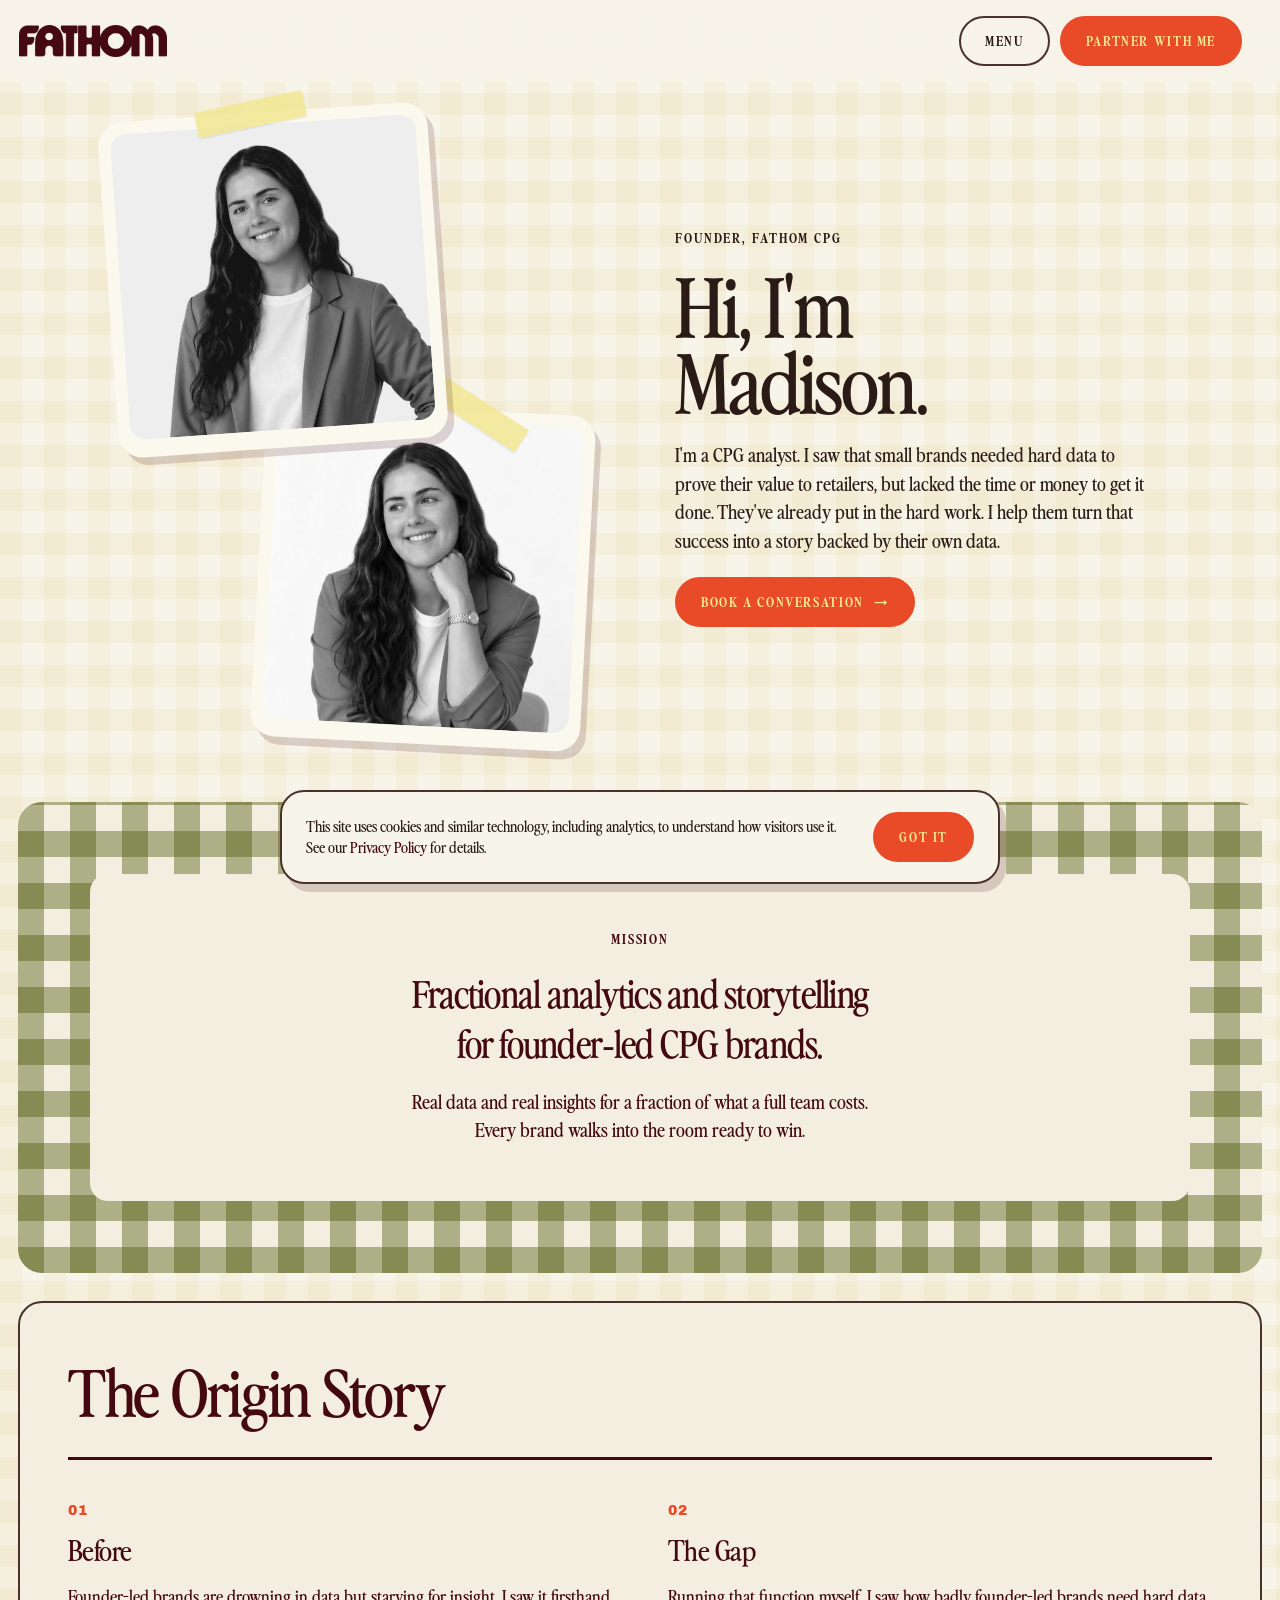
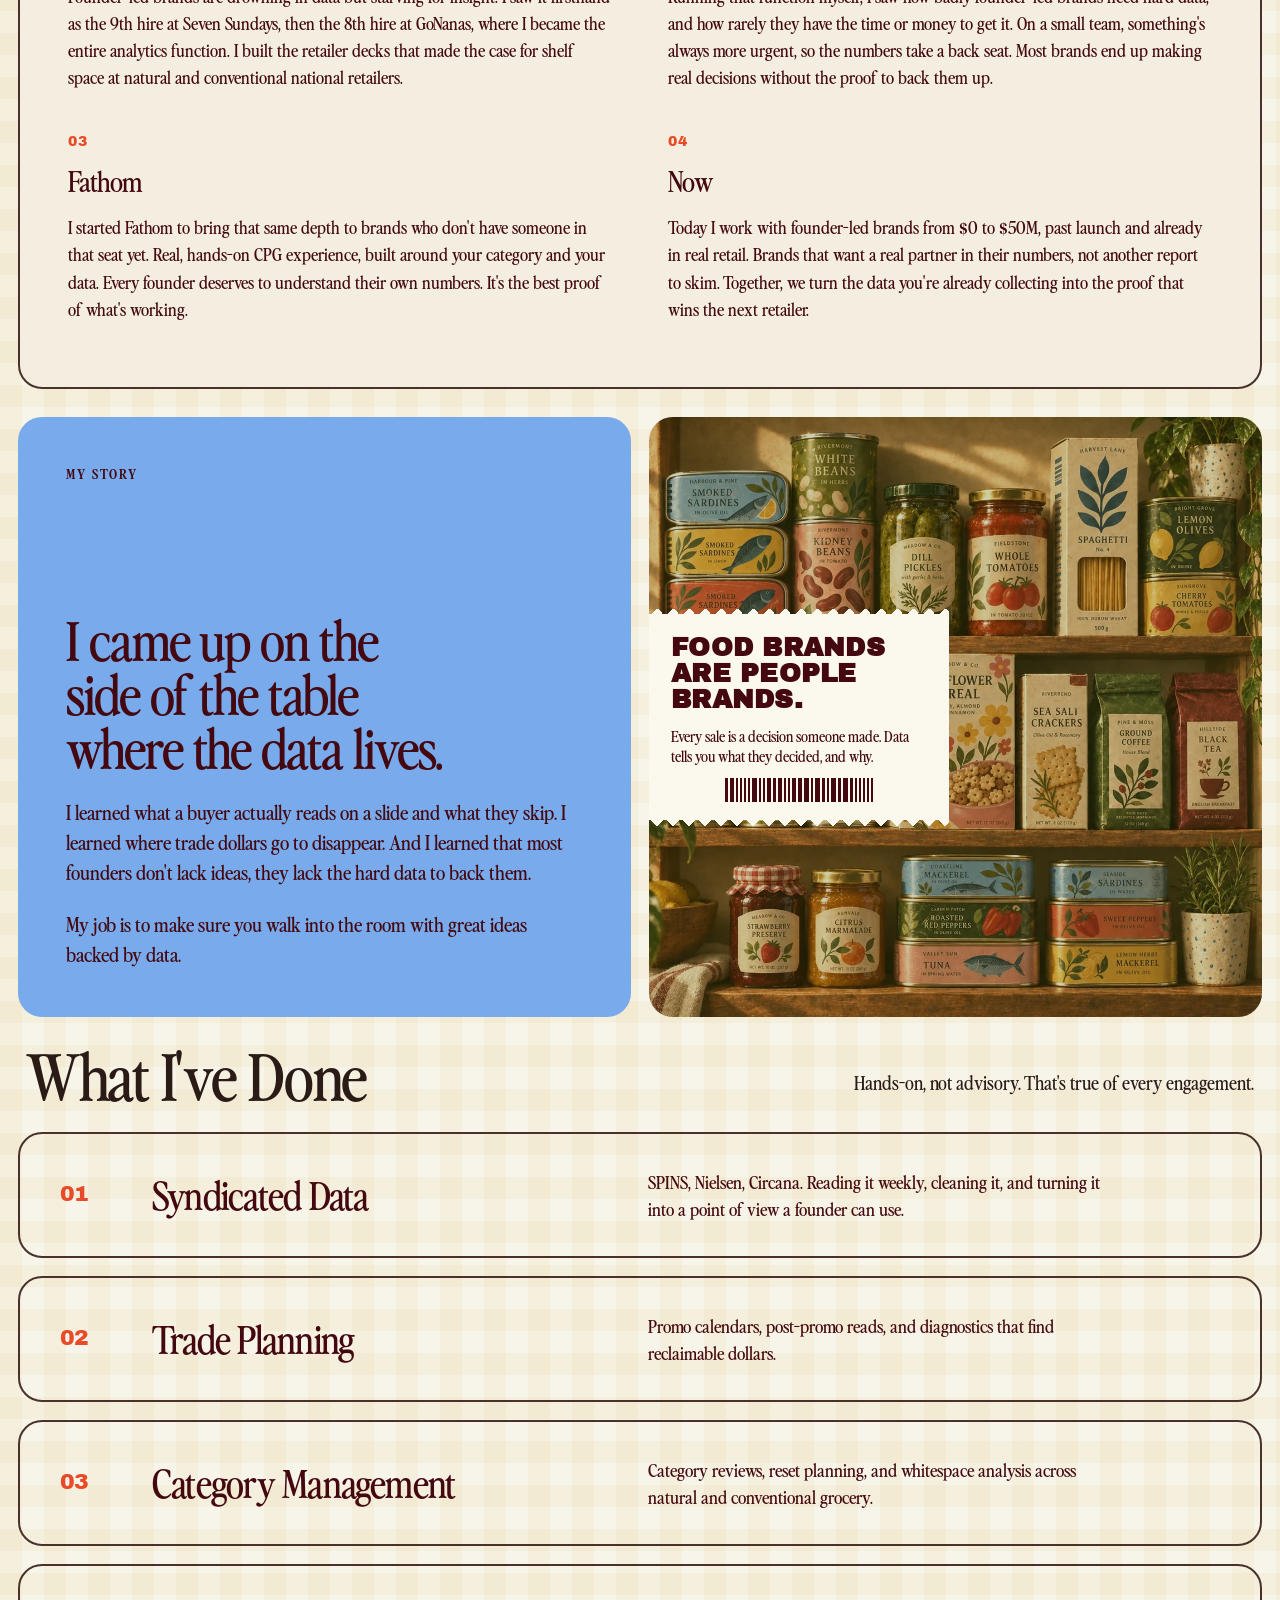
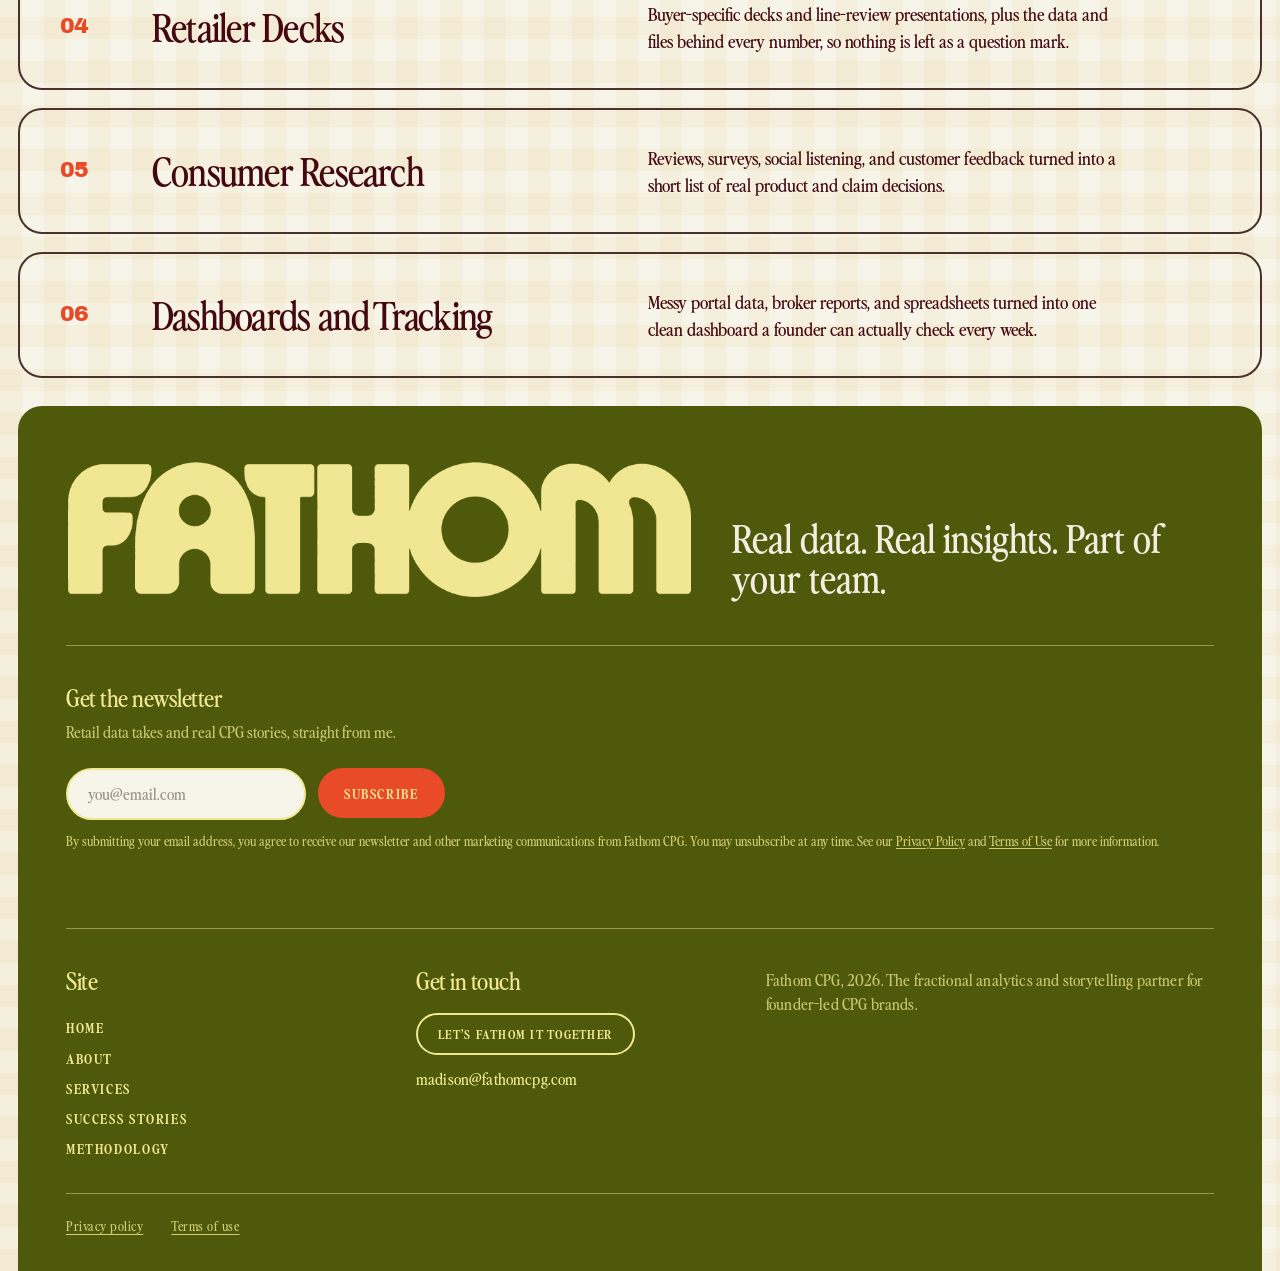
==== commit c52d1701: "Footer: remove the Based in column Co-Authored-By: Claude Sonnet 5.5 <noreply@anthropic.com> Claude-" ====
--- a/about/index.html
+++ b/about/index.html
@@ -130,7 +130,6 @@
   <div class="foot-cols">
     <div><h4>Site</h4><a href="/">Home</a><a href="/about/">About</a><a href="/services/">Services</a><a href="/stories/">Success Stories</a><a href="/method/">Methodology</a></div>
     <div><h4>Get in touch</h4><a class="pill" href="/partner/">Let’s fathom it together</a><a class="mail" href="mailto:madison@fathomcpg.com">madison@fathomcpg.com</a></div>
-    <div><h4>Based in</h4><span class="dim">Chicago, Illinois</span></div>
     <div><span class="dim">Fathom CPG, 2026. The fractional analytics and storytelling partner for founder-led CPG brands.</span></div>
   </div>
 <div class="foot-legal"><a href="/privacy/">Privacy policy</a><a href="/terms/">Terms of use</a></div>
--- a/css/site.css
+++ b/css/site.css
@@ -423,7 +423,7 @@
 .foot-news form.done .news-msg{font-size:22px;color:var(--butter);opacity:1;font-weight:700}
 .foot-news input[type=email]:focus{outline:none;border-color:var(--tomato)}
 .foot-news input[type=email]::placeholder{color:rgba(43,27,23,.45)}
-.foot-cols{display:grid;grid-template-columns:1fr 1fr 1fr 1.2fr;gap:30px;border-top:1.5px solid rgba(242,232,147,.45);padding-top:34px}
+.foot-cols{display:grid;grid-template-columns:1fr 1fr 1.4fr;gap:30px;border-top:1.5px solid rgba(242,232,147,.45);padding-top:34px}
 .foot-cols h4{font-size:24px;margin-bottom:14px}
 .foot-cols a,.foot-cols span{display:block;font-weight:700;font-size:13.5px;letter-spacing:.12em;text-transform:uppercase;padding:5px 0}
 .foot-cols .dim{text-transform:none;letter-spacing:.01em;font-weight:400;font-size:16px;opacity:.75}
@@ -690,6 +690,7 @@
   .foot-news form{width:100%}
   .foot-news input[type=email]{flex:1;min-width:0}
   .foot-cols{grid-template-columns:1fr 1fr;gap:24px 16px;padding-top:20px}
+  .foot-cols>div:last-child{grid-column:1/-1}
   .foot-cols h4{font-size:17px;margin-bottom:6px}
   .foot-cols a,.foot-cols span{font-size:12px;padding:3px 0}
   .foot-cols .dim{font-size:13px}
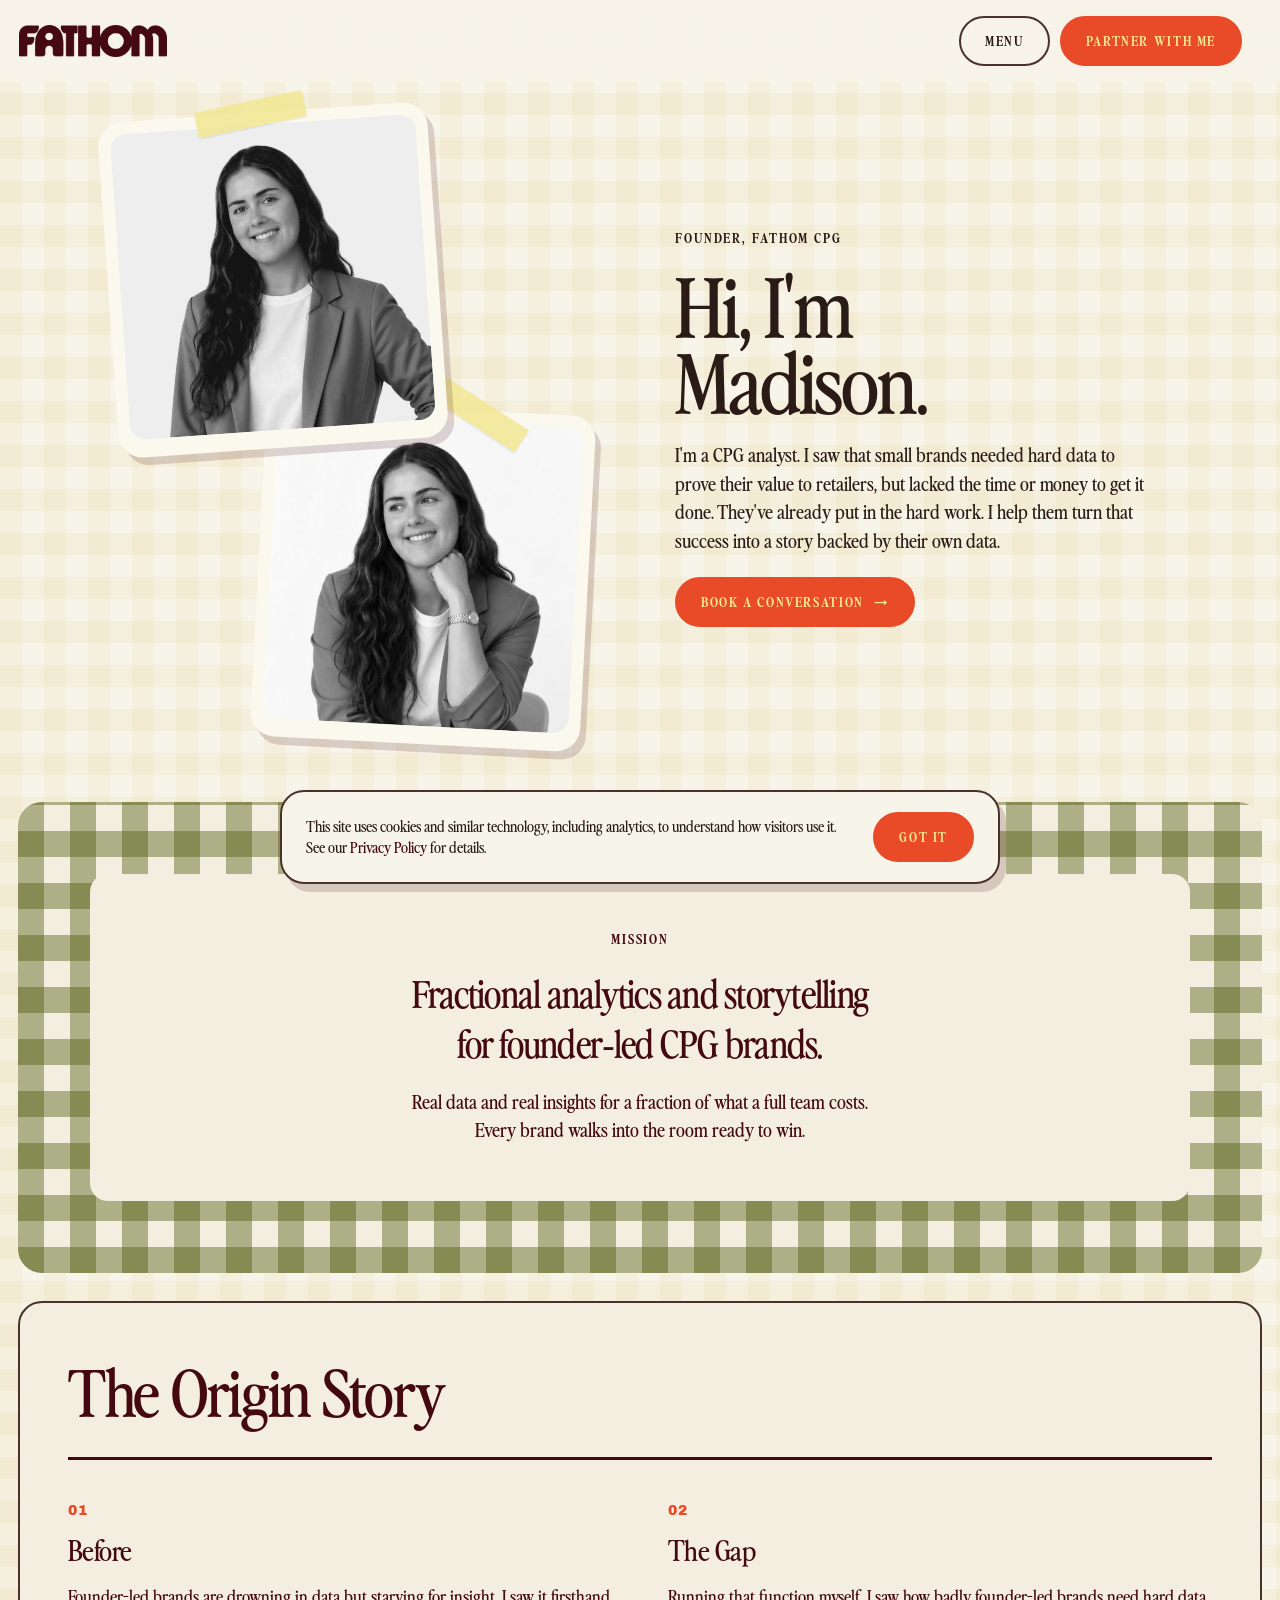
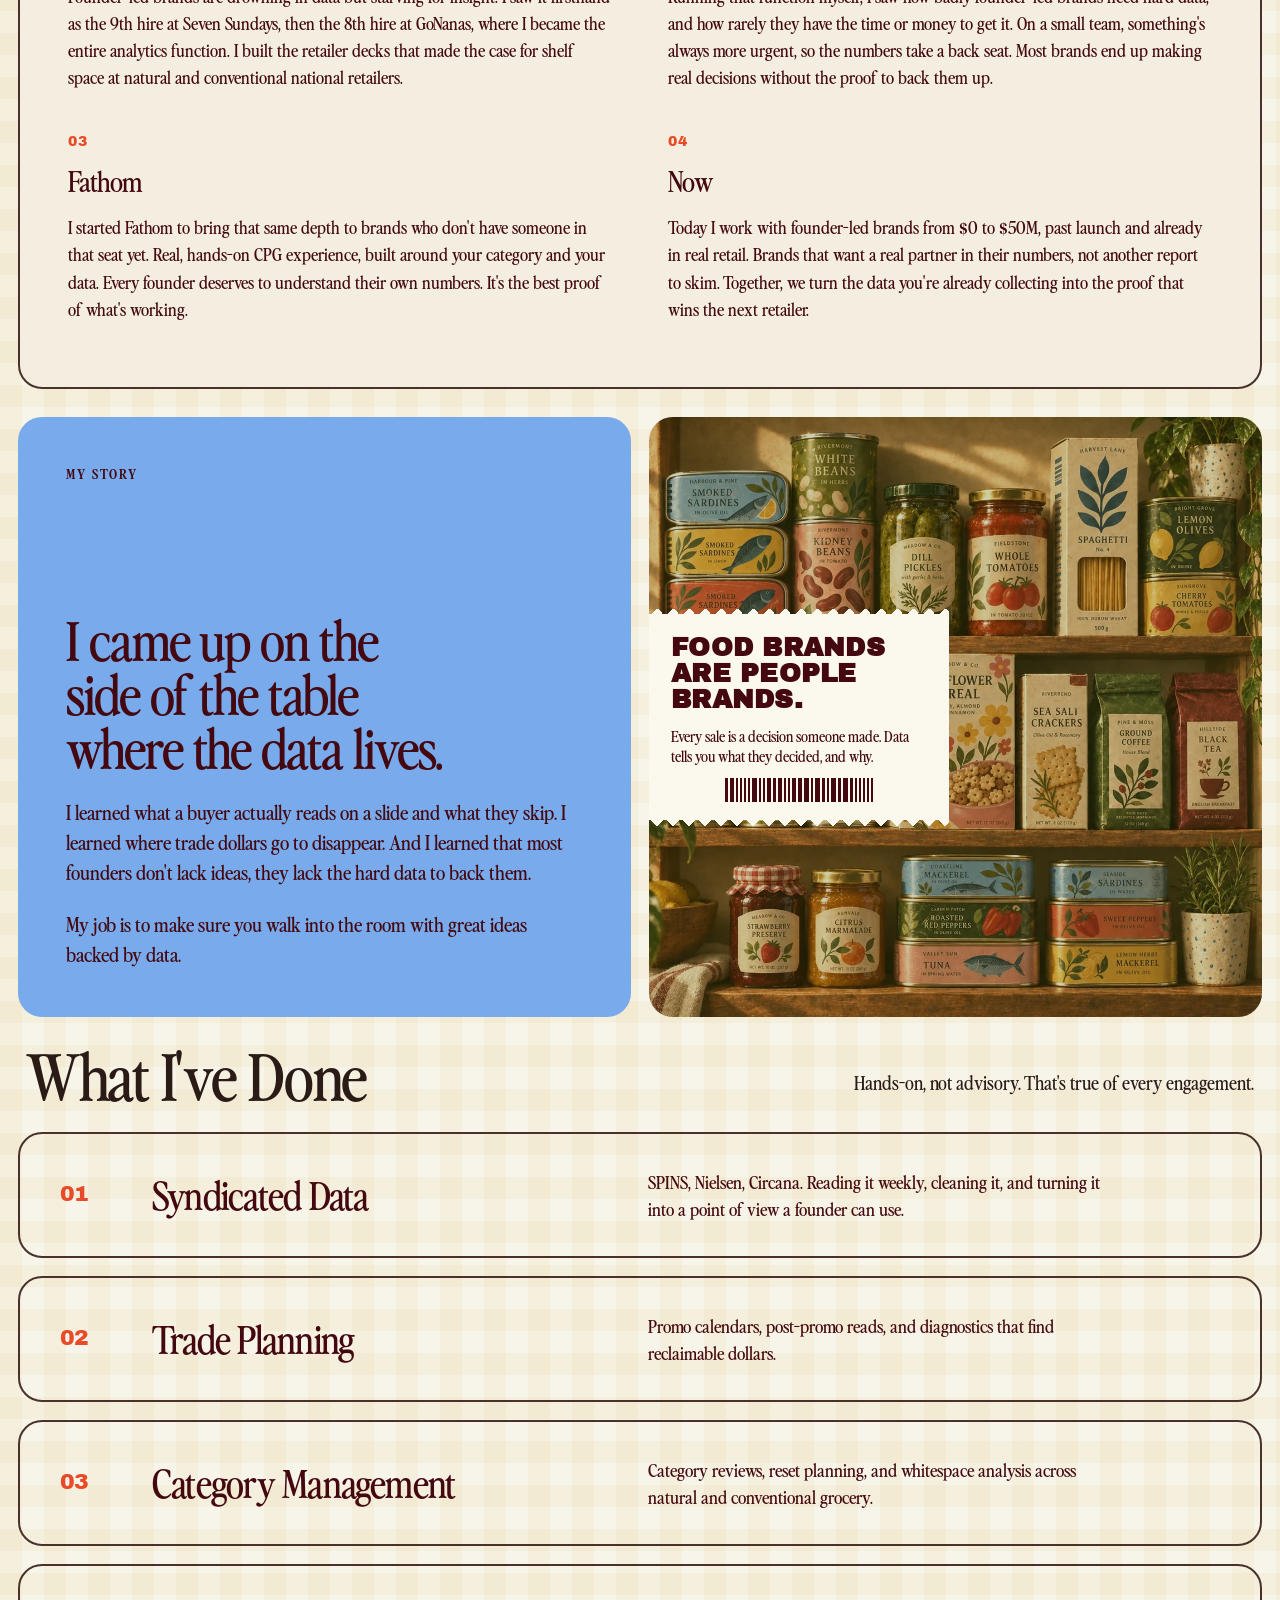
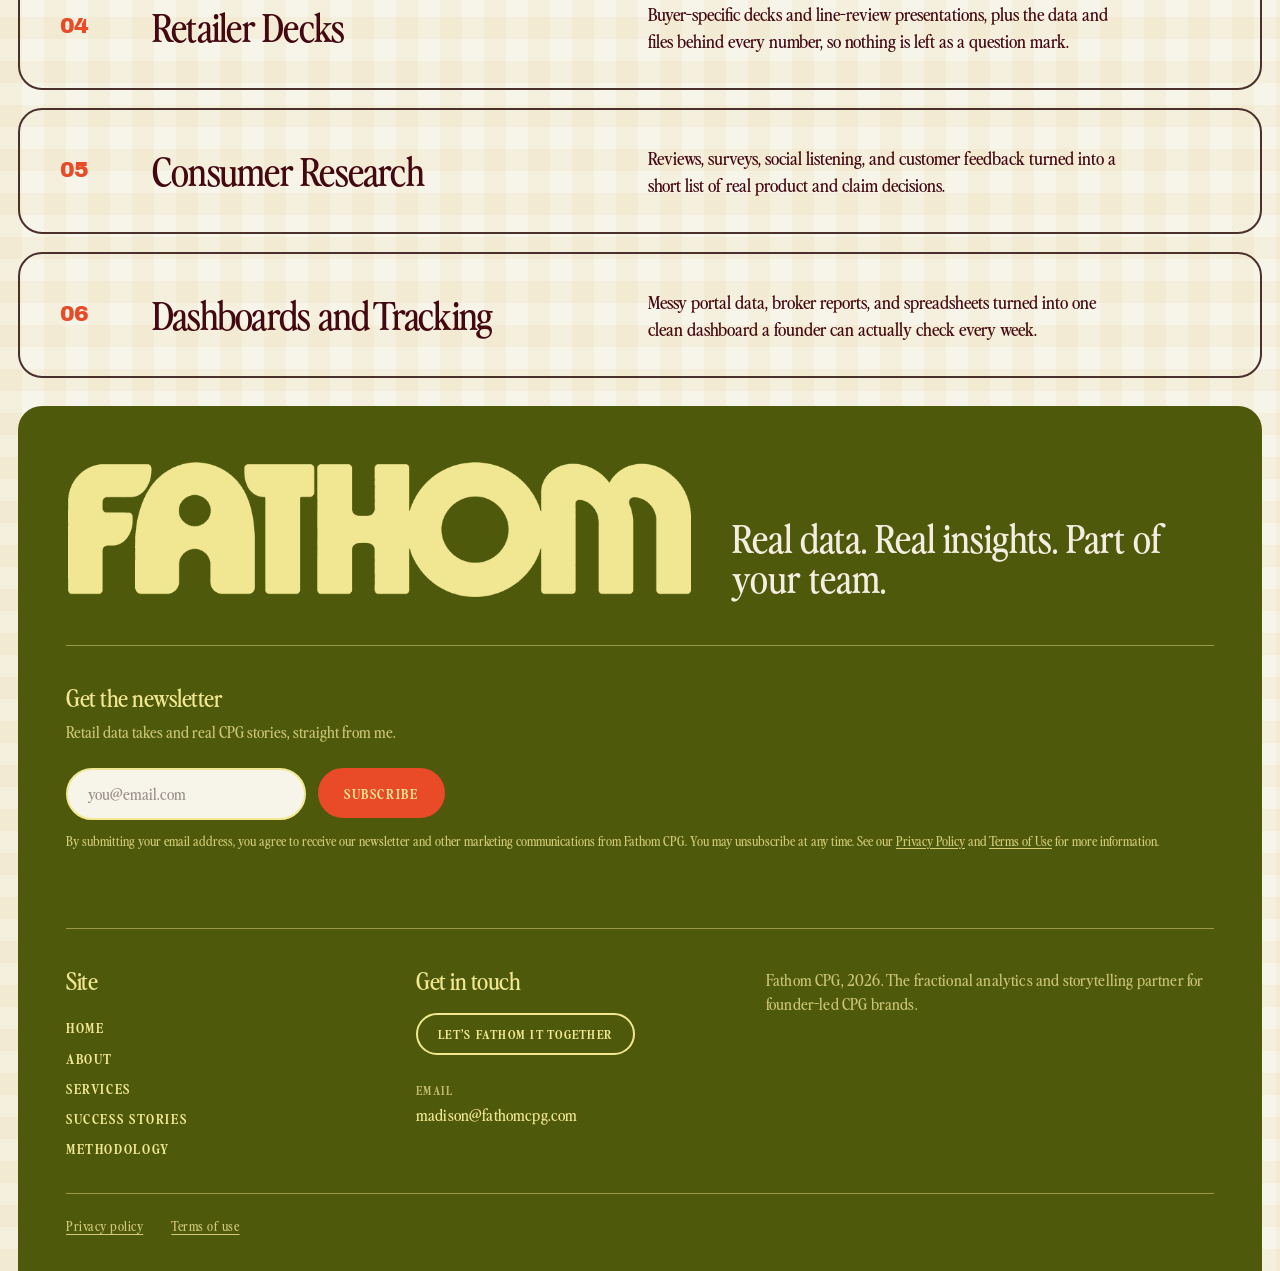
==== commit 60f4e289: "Footer: add an Email label above the address Co-Authored-By: Claude Sonnet 5.5 <noreply@anthropic.co" ====
--- a/about/index.html
+++ b/about/index.html
@@ -129,7 +129,7 @@
   </div>
   <div class="foot-cols">
     <div><h4>Site</h4><a href="/">Home</a><a href="/about/">About</a><a href="/services/">Services</a><a href="/stories/">Success Stories</a><a href="/method/">Methodology</a></div>
-    <div><h4>Get in touch</h4><a class="pill" href="/partner/">Let’s fathom it together</a><a class="mail" href="mailto:madison@fathomcpg.com">madison@fathomcpg.com</a></div>
+    <div><h4>Get in touch</h4><a class="pill" href="/partner/">Let’s fathom it together</a><span class="sub">Email</span><a class="mail" href="mailto:madison@fathomcpg.com">madison@fathomcpg.com</a></div>
     <div><span class="dim">Fathom CPG, 2026. The fractional analytics and storytelling partner for founder-led CPG brands.</span></div>
   </div>
 <div class="foot-legal"><a href="/privacy/">Privacy policy</a><a href="/terms/">Terms of use</a></div>
--- a/css/site.css
+++ b/css/site.css
@@ -431,6 +431,7 @@
 .foot-cols .pill:hover{background:var(--butter);color:var(--wine)}
 .foot-cols a.mail{text-transform:none;letter-spacing:.01em;font-weight:400;font-size:16px;padding:0}
 .foot-cols h4+a.pill{margin-bottom:12px}
+.foot-cols .sub{margin-top:14px;padding:0 0 4px;opacity:.7;font-size:12px}
 .foot-legal{display:flex;flex-wrap:wrap;gap:6px 28px;border-top:1.5px solid rgba(242,232,147,.45);padding-top:22px;margin-top:-20px}
 .foot-legal a{font-size:13px;letter-spacing:.04em;font-weight:500;opacity:.8;text-decoration:underline;text-underline-offset:3px}
 .foot-legal a:hover{opacity:1}
@@ -697,6 +698,7 @@
   .foot-cols a.pill{height:42px;padding:0 16px;font-size:11.5px;margin-bottom:10px}
   .foot-cols a.mail{font-size:13px;padding:0}
   .foot-cols h4+a.pill{margin-bottom:6px}
+  .foot-cols .sub{margin-top:10px;font-size:11px}
   .foot-legal{margin-top:-6px;padding-top:16px;gap:4px 20px}
   .datart{min-height:0}
   .checker{padding:14px}
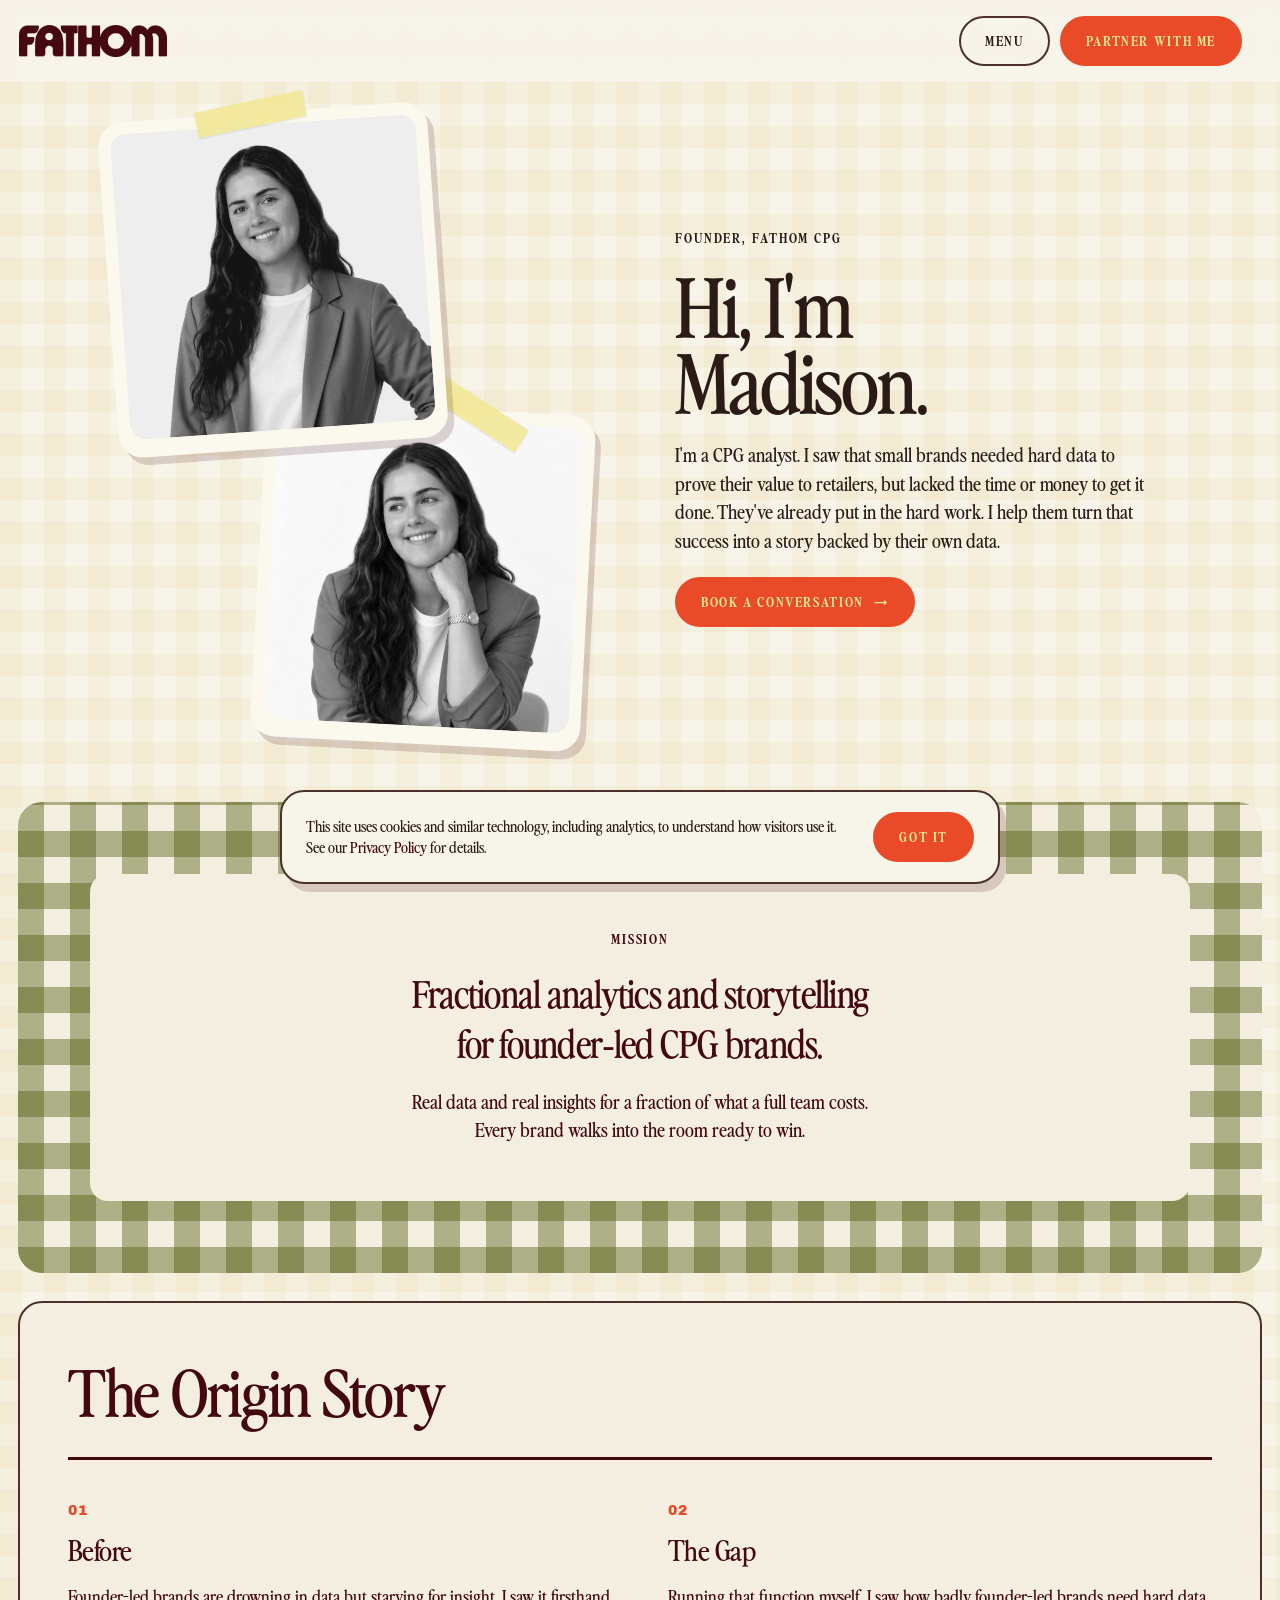
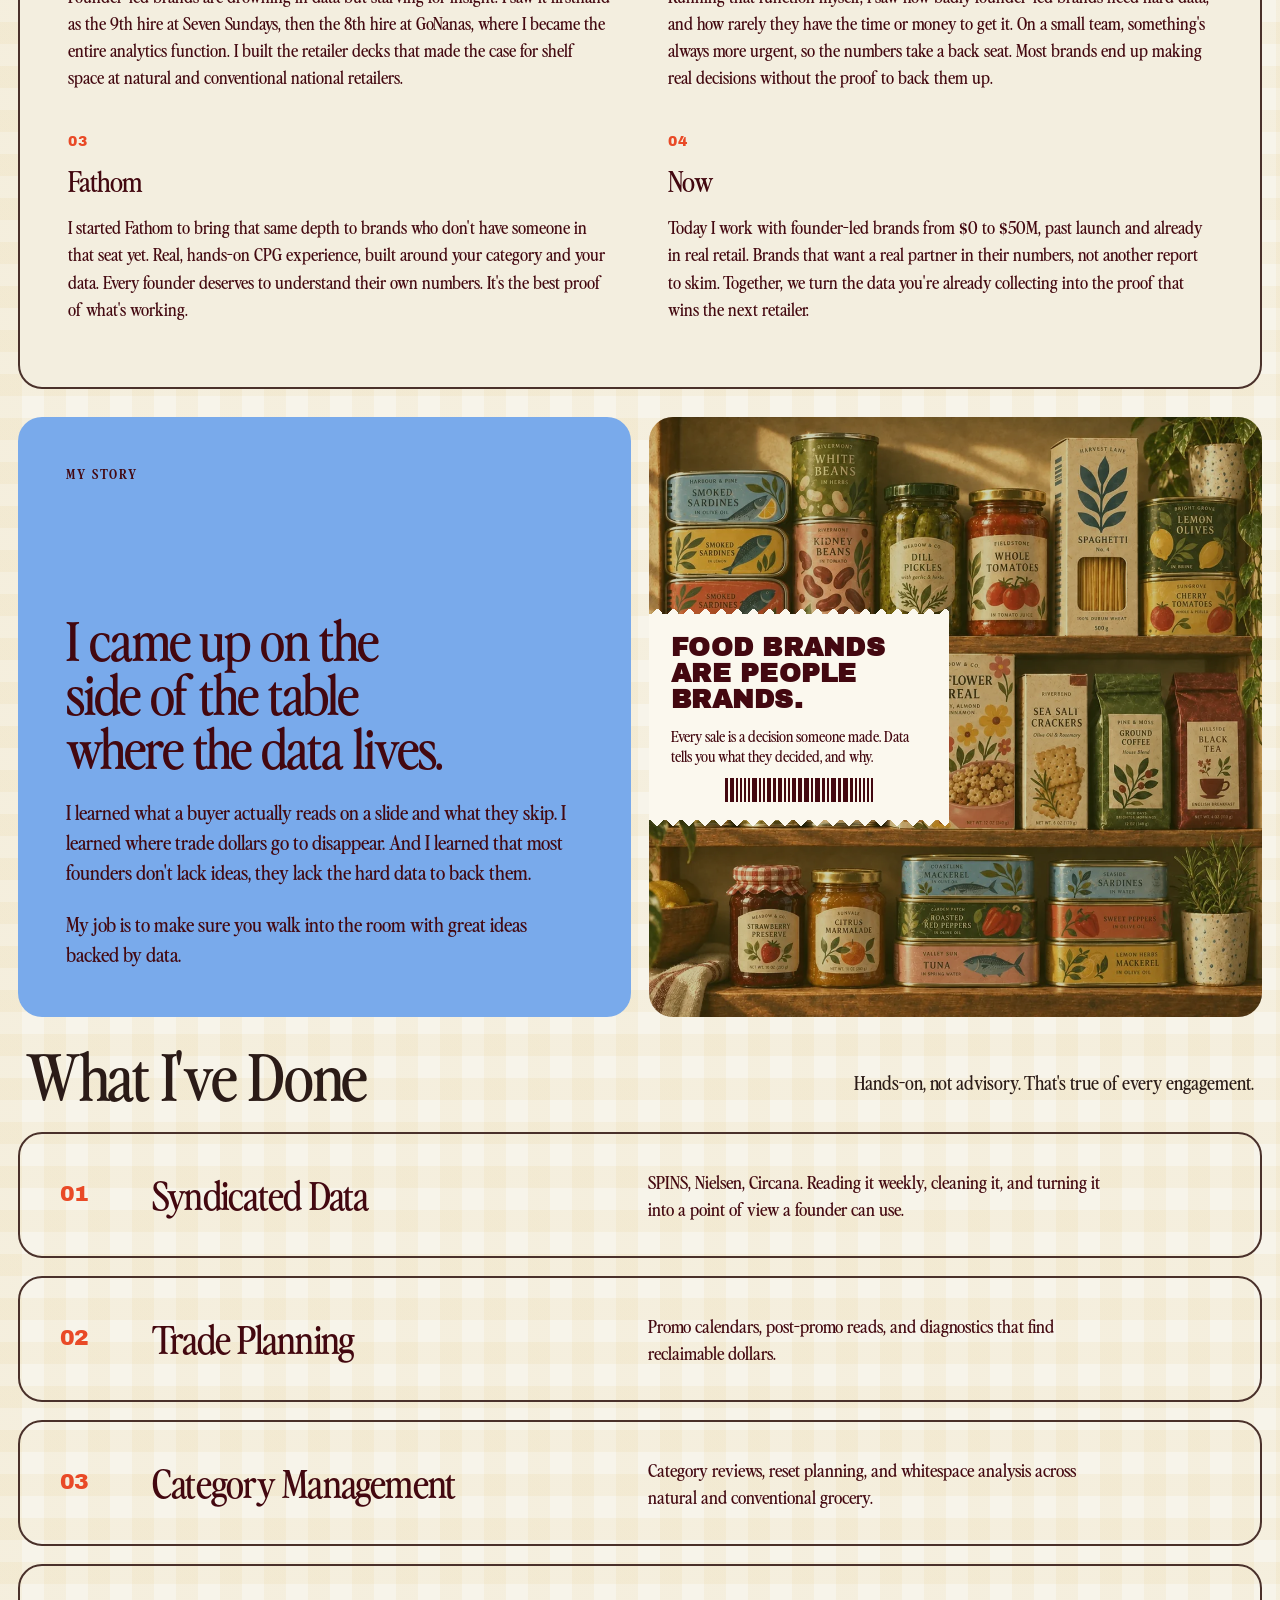
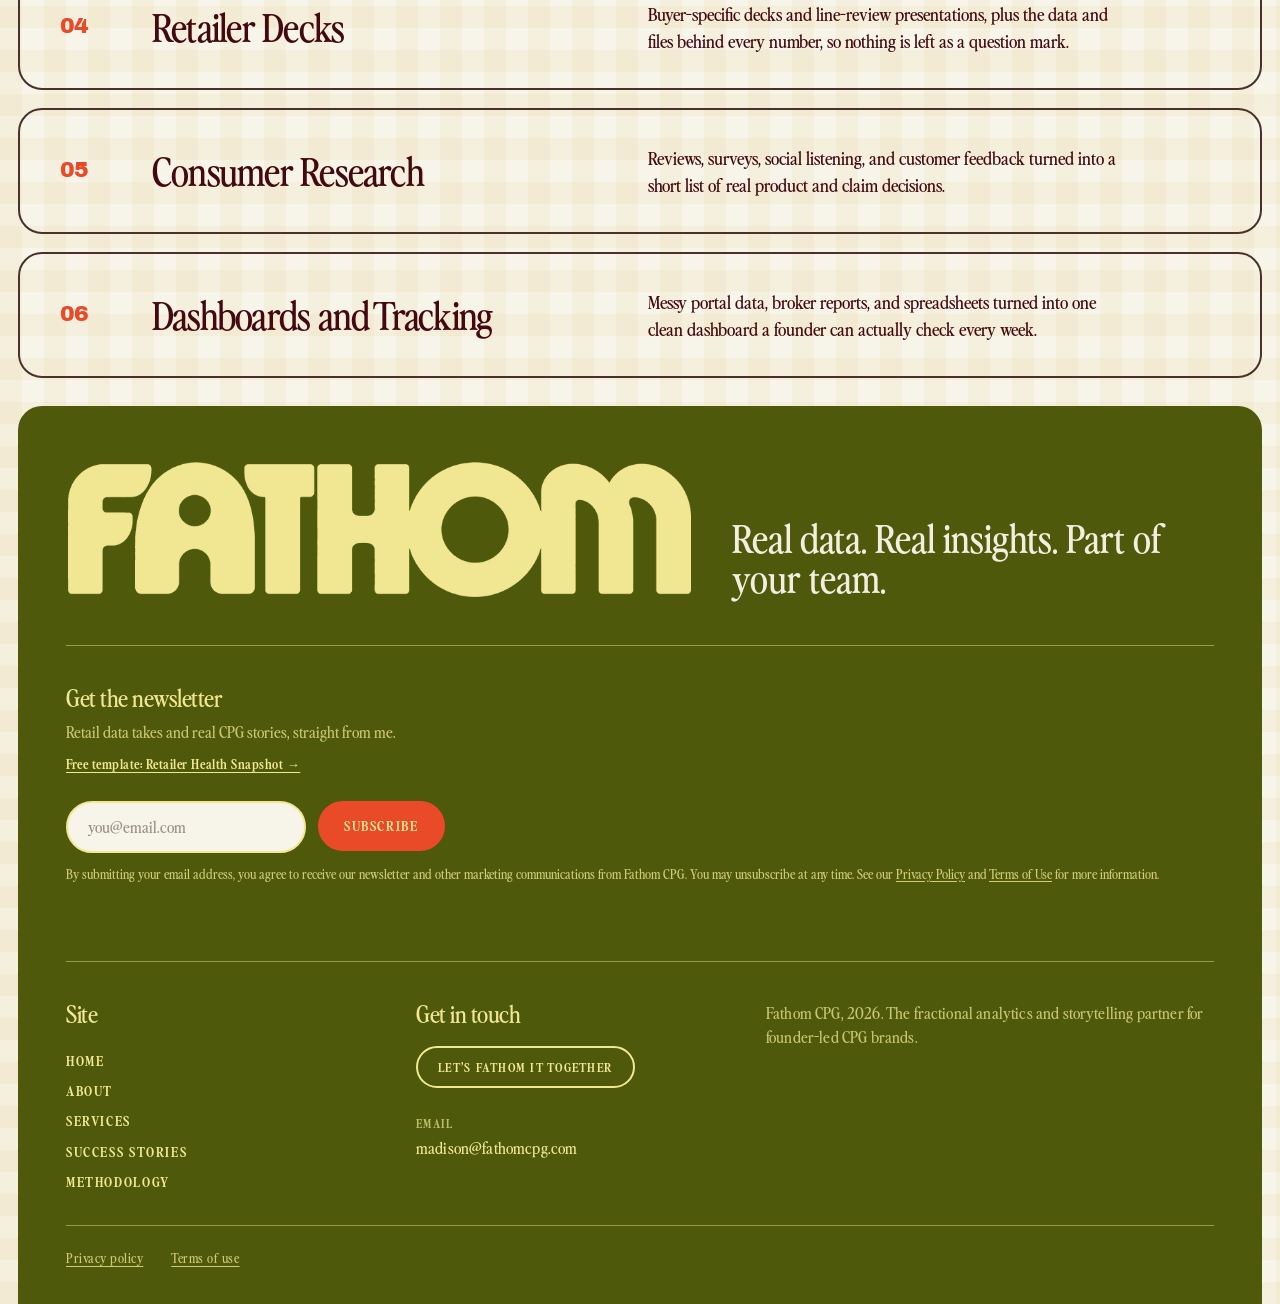
==== commit 3957c7ca: "Add Retailer Health Snapshot landing page New page at /retailer-health-snapshot/ for the free two-sl" ====
--- a/about/index.html
+++ b/about/index.html
@@ -117,7 +117,7 @@
     <p class="line">Real data. Real insights. Part of your team.</p>
   </div>
   <div class="foot-news">
-    <div><h4>Get the newsletter</h4><p>Retail data takes and real CPG stories, straight from me.</p></div>
+    <div><h4>Get the newsletter</h4><p>Retail data takes and real CPG stories, straight from me.</p><a href="/retailer-health-snapshot/" class="rh-link">Free template: Retailer Health Snapshot →</a></div>
     <form name="newsletter" method="POST" action="/" data-netlify="true" netlify-honeypot="company" class="news-form">
       <input type="hidden" name="form-name" value="newsletter">
       <p style="display:none"><label>Company <input name="company" tabindex="-1" autocomplete="off"></label></p>
--- a/css/site.css
+++ b/css/site.css
@@ -415,6 +415,7 @@
 .foot-news{border-top:1.5px solid rgba(242,232,147,.45);padding-top:34px;display:flex;flex-wrap:wrap;align-items:center;justify-content:space-between;gap:24px}
 .foot-news h4{font-size:24px;margin:0 0 4px}
 .foot-news p{margin:0;opacity:.75;font-size:16px;max-width:38ch}
+.foot-news .rh-link{display:inline-block;margin-top:10px;font-size:13px;font-weight:700;letter-spacing:.04em;text-decoration:underline;text-underline-offset:3px;color:var(--butter)}
 .foot-news form{display:flex;gap:12px;flex-wrap:wrap}
 .foot-news input[type=email]{font:inherit;font-size:16px;color:var(--ink);background:var(--paper);border:2px solid var(--butter);border-radius:999px;padding:12px 20px;min-width:240px}
 .foot-news .news-consent{flex-basis:100%;margin:0;font-size:13px;line-height:1.4;opacity:.8;max-width:none}
@@ -617,6 +618,16 @@
 .split2{display:grid;grid-template-columns:.9fr 1.1fr;gap:40px;align-items:center;padding:56px 64px;min-height:380px}
 .split2 h2{margin-bottom:16px}.split2 p{font-size:18.5px;max-width:48ch;margin-bottom:22px}
 .photo-tile{width:min(100%,380px);border:10px solid var(--tomato);border-radius:16px;box-shadow:0 0 0 1.5px var(--line),6px 8px 0 rgba(67,8,16,.18);transform:rotate(-2deg);margin:auto;overflow:hidden}.photo-tile img{display:block;width:100%;aspect-ratio:1;object-fit:cover;border-radius:6px}
+.rh-previews{display:grid;grid-template-columns:1fr 1fr;gap:var(--g)}
+.rh-previews img{display:block;width:100%;height:auto;border-radius:var(--r);margin-bottom:18px}
+.rh-previews h3{font-size:24px;margin-bottom:8px}
+.rh-previews p{font-size:17px}
+.rh-steps{list-style:none;margin:0;padding:0 8px;display:grid;gap:20px;counter-reset:rh}
+.rh-steps li{display:flex;gap:18px;align-items:flex-start;font-size:19px;line-height:1.45}
+.rh-steps li:before{counter-increment:rh;content:counter(rh);flex:none;display:grid;place-items:center;width:34px;height:34px;border-radius:50%;border:2px solid var(--wine);color:var(--wine);font-family:var(--black);font-size:15px;margin-top:2px}
+.rh-sub{text-align:center;opacity:.75;font-size:15px;margin:-12px 0 0}
+.rh-sub a{color:var(--wine)}
+.page[data-page=retailer-health-snapshot] .statement h1{font-size:clamp(28px,3.2vw,52px);line-height:1.1;max-width:960px}
 .page[data-page=services] .hero-panel{position:relative}
 .page[data-page=method] .hero-panel{position:relative}
 .page[data-page=stories] .hero-panel{position:relative}
@@ -648,7 +659,7 @@
 /* legal */
 .legal{max-width:820px;margin:auto;padding:40px 24px 80px;color:var(--ink)}.legal h3{font-size:22px;margin:22px 0 8px}.legal ul{margin:0 0 16px;padding-left:22px;font-size:17.5px;max-width:70ch}.legal ol{margin:0 0 16px;padding-left:26px;font-size:17.5px;max-width:70ch}.legal li{margin-bottom:6px}.legal a{color:var(--tomato);text-decoration:underline;text-underline-offset:3px}.legal .addr{line-height:1.7}.legal h1{font-size:clamp(40px,5vw,72px);line-height:.95;margin-bottom:12px}.legal .label{display:block;margin-bottom:28px;opacity:.7}.legal h2{font-size:28px;margin:32px 0 10px}.legal p{font-size:17.5px;margin:0 0 14px;max-width:70ch}
 
-@media(max-width:1000px){.ahero,.split2,.bgrid{grid-template-columns:1fr}.ahero{padding:20px}}
+@media(max-width:1000px){.ahero,.split2,.bgrid,.rh-previews{grid-template-columns:1fr}.ahero{padding:20px}}
 
 /* ===== phone fixes ===== */
 main.wrap,footer{overflow-x:clip}
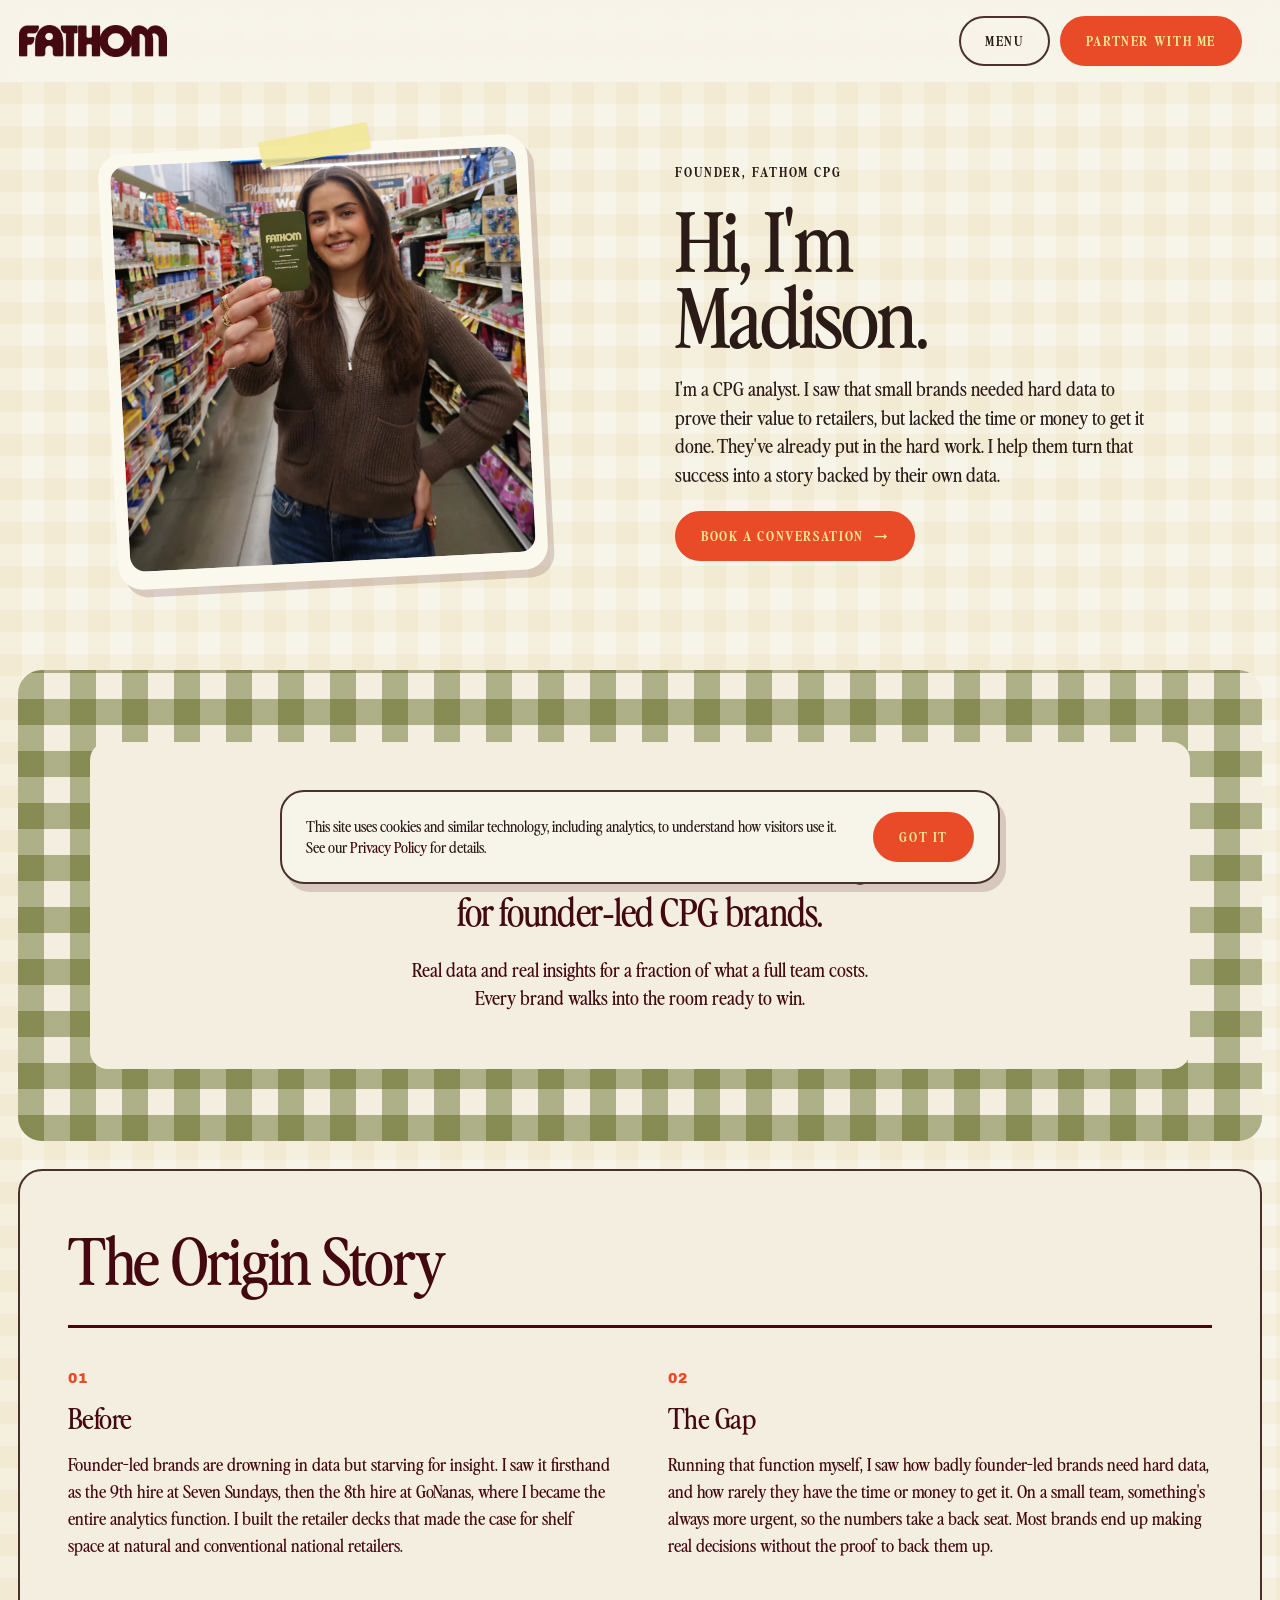
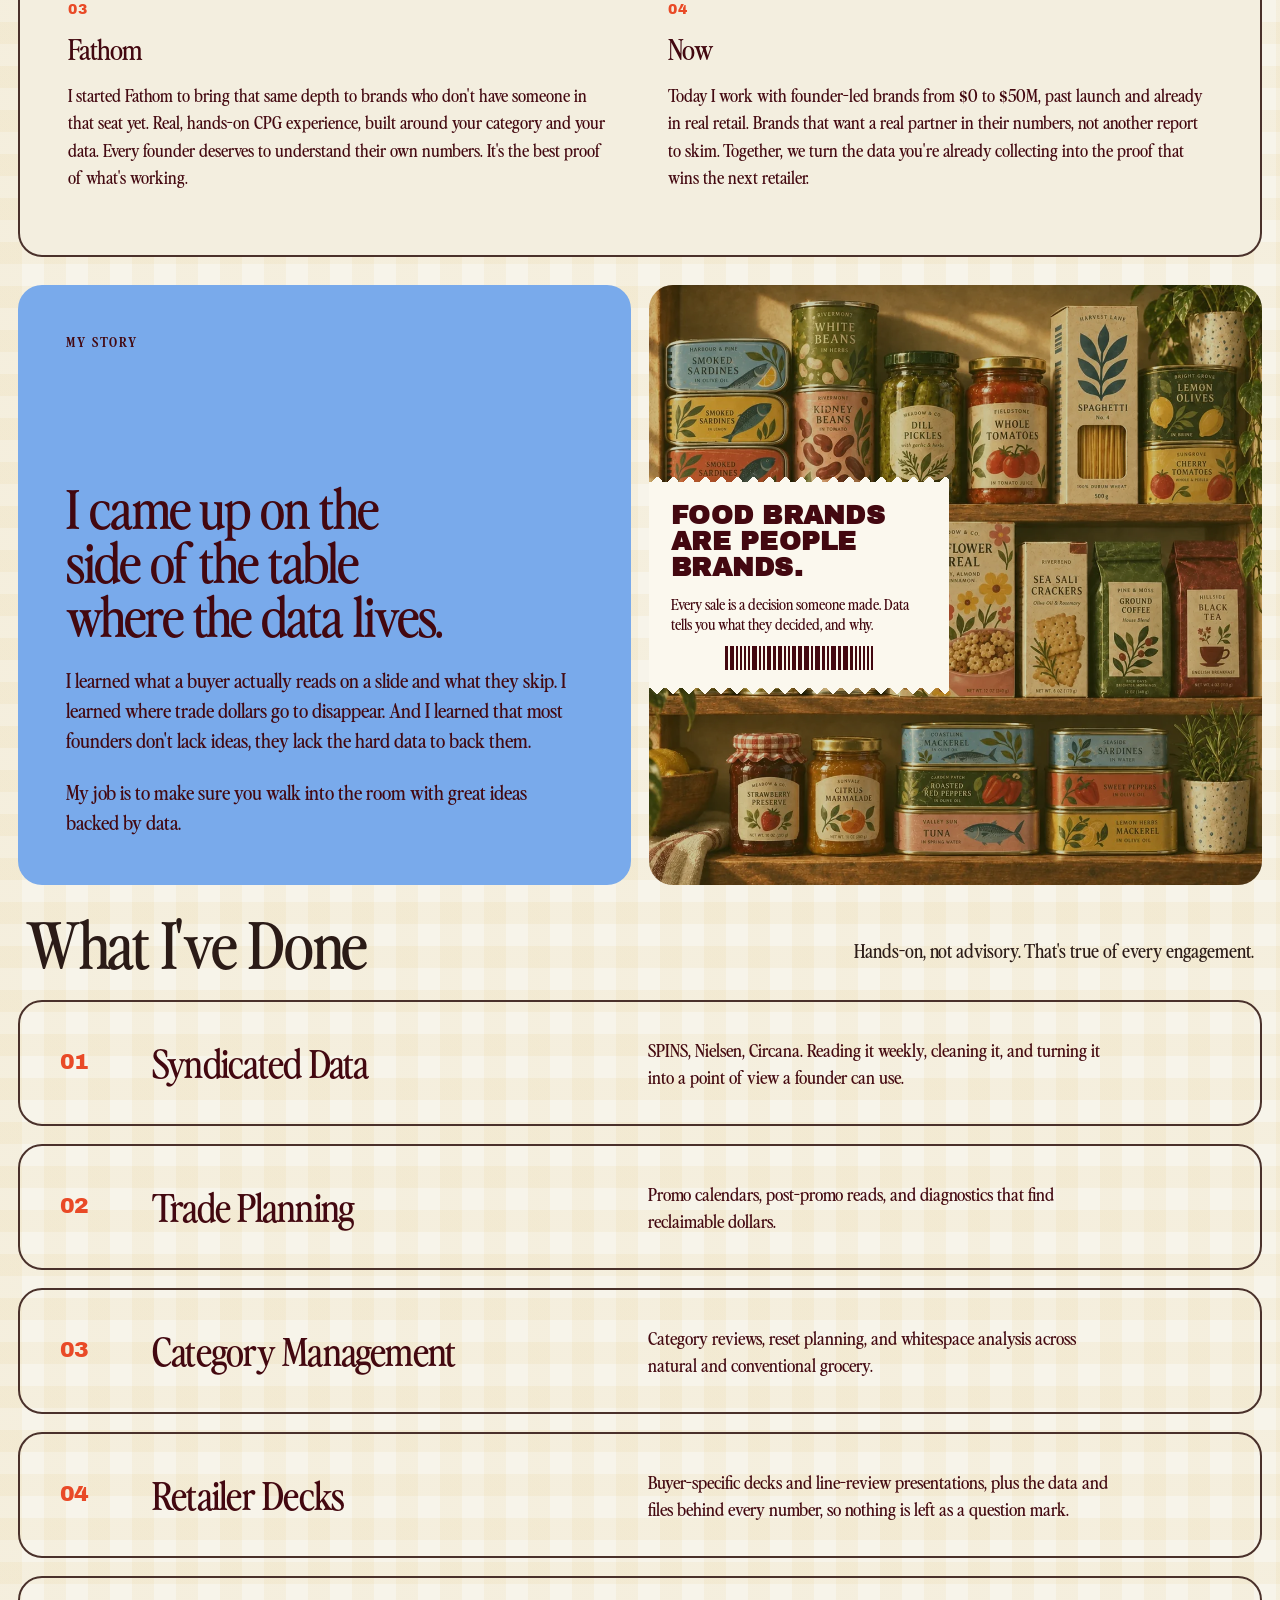
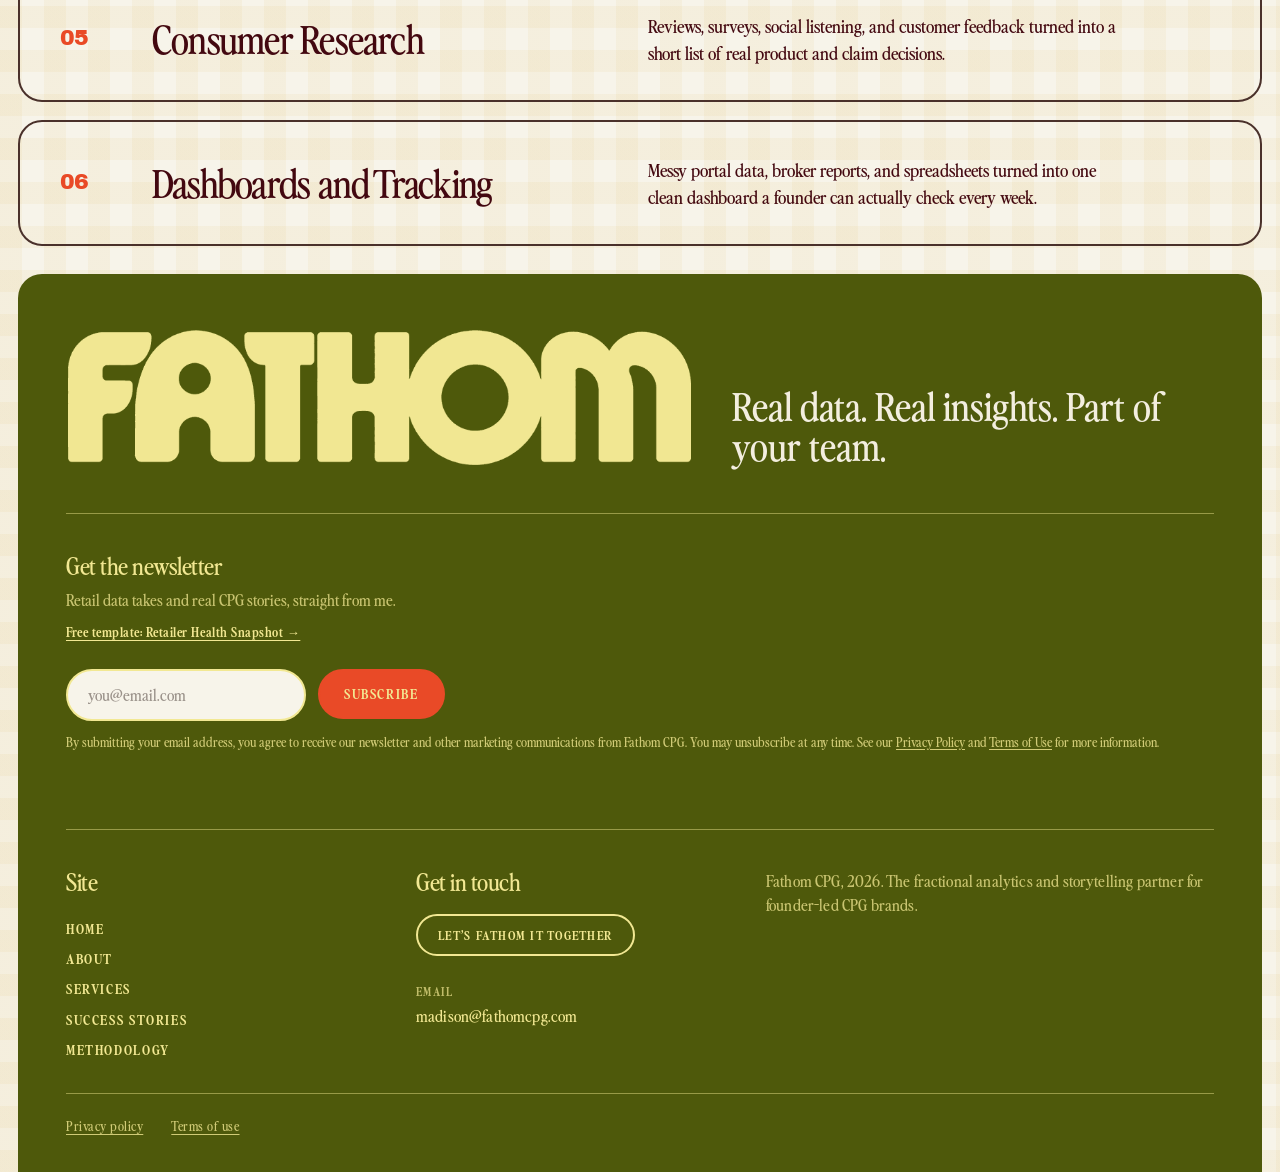
==== commit 9ecd64fa: "About: replace the two hero photos with a single grocery aisle photo Co-Authored-By: Claude Sonnet 5" ====
--- a/about/index.html
+++ b/about/index.html
@@ -46,11 +46,10 @@
 <div class="page on" data-page="about">
   <section class="ahero">
     <div class="polas">
-      <div class="pola" style="--rr:-4deg"><i class="tape" style="left:30%;top:-12px"></i><img src="/img/madison-bw.jpg" alt="Madison Marsh"></div>
-      <div class="pola" style="--rr:3deg;margin-left:150px;margin-top:-40px"><i class="tape" style="right:20%;top:-12px;transform:rotate(30deg)"></i><img src="/img/madison-seated.jpg" alt="Madison Marsh"></div>
+      <div class="pola solo" style="--rr:-3deg"><i class="tape" style="left:38%;top:-12px"></i><img src="/img/madison-aisle.webp" alt="Madison Marsh holding a Fathom CPG card in a grocery aisle"></div>
     </div>
     <div class="acopy">
-      <img class="acopy-photo" src="/img/madison-bw.jpg" alt="Madison Marsh, founder of Fathom CPG">
+      <img class="acopy-photo" src="/img/madison-aisle-avatar.webp" alt="Madison Marsh, founder of Fathom CPG" width="300" height="300">
       <span class="label">Founder, Fathom CPG</span>
       <h1>Hi, I'm <br>Madison.</h1>
       <p>I'm a CPG analyst. I saw that small brands needed hard data to prove their value to retailers, but lacked the time or money to get it done. They've already put in the hard work. I help them turn that success into a story backed by their own data.</p>
--- a/css/site.css
+++ b/css/site.css
@@ -867,4 +867,28 @@
 
   .cookie-notice{left:10px;right:10px;bottom:10px;padding:16px 18px;gap:12px}
   .cookie-notice p{font-size:13.5px}
-}+}
+
+/* stories: client logo wall. One <li> per brand; wraps and centers at any count. Logos are shown unaltered, only with written permission. */
+.clients{text-align:left;border-radius:var(--r);background:var(--paper);color:var(--wine);padding:72px 64px;display:grid;gap:56px}
+.clients-head{display:grid;gap:20px;justify-items:start}
+.clients-head h2{font-size:clamp(34px,3.8vw,58px);line-height:.98;max-width:22ch}
+.client-row{display:grid;grid-template-columns:1.05fr 1fr;gap:56px;align-items:center}
+.client-row.alt{grid-template-columns:1fr 1.05fr}.client-row.alt .client-card{order:-1}
+.clients-copy{display:grid;gap:20px;justify-items:start}
+.clients-copy>p{font-size:19px;max-width:40ch;margin:0;color:var(--ink)}
+.client-spec{margin:4px 0 0;width:100%;max-width:440px;border-top:1.5px dashed var(--wine)}
+.client-spec div{display:flex;justify-content:space-between;gap:16px;padding:10px 0;border-bottom:1.5px dashed var(--wine);font-family:var(--narrow);font-size:14px;letter-spacing:.1em;text-transform:uppercase}
+.client-spec dt{font-weight:600;opacity:.75;white-space:nowrap}.client-spec dd{margin:0;font-weight:700;text-align:right}
+.client-link{font-family:var(--pn);font-weight:700;font-size:13.5px;letter-spacing:.12em;text-transform:uppercase;color:var(--wine);text-decoration:underline;text-underline-offset:5px;text-decoration-thickness:1.5px}
+.client-link:hover{color:var(--tomato)}
+.client-card{position:relative;justify-self:center;display:block;width:min(100%,420px);background:#fff;border:2px solid var(--line);border-radius:var(--r);padding:36px 32px;box-shadow:6px 8px 0 rgba(67,8,16,.16);transform:rotate(2deg);transition:transform .25s}
+a.client-card:hover,a.client-card:focus-visible{transform:rotate(0deg) translateY(-4px)}
+.client-card img{display:block;width:100%;height:auto}
+.client-card.art{padding:0;transform:rotate(-2deg);background:#C62828}.client-card.art img{border-radius:calc(var(--r) - 2px)}
+.client-card .tape{left:50%;top:-14px;margin-left:-55px;transform:rotate(-4deg)}
+@media(max-width:860px){.clients{padding:44px 22px 40px;gap:48px}.client-row,.client-row.alt{grid-template-columns:1fr;gap:36px}.client-card,.client-row.alt .client-card{order:-1;width:min(100%,320px);padding:26px 24px}.client-card.art{padding:0}.clients-head h2{max-width:none}.client-spec div{font-size:13px;letter-spacing:.06em}}
+@media(prefers-reduced-motion:reduce){.client-card{transition:none}}
+@media(max-width:360px){.client-spec div{font-size:11.5px;letter-spacing:.03em}}
+.client-card.tint{padding:0;aspect-ratio:1/1;display:grid;place-items:center;background:#EBD4E0}.client-card.tint img{width:80%;height:auto}
+.pola.solo{width:min(100%,430px)}.pola.solo img{filter:none;object-position:center}
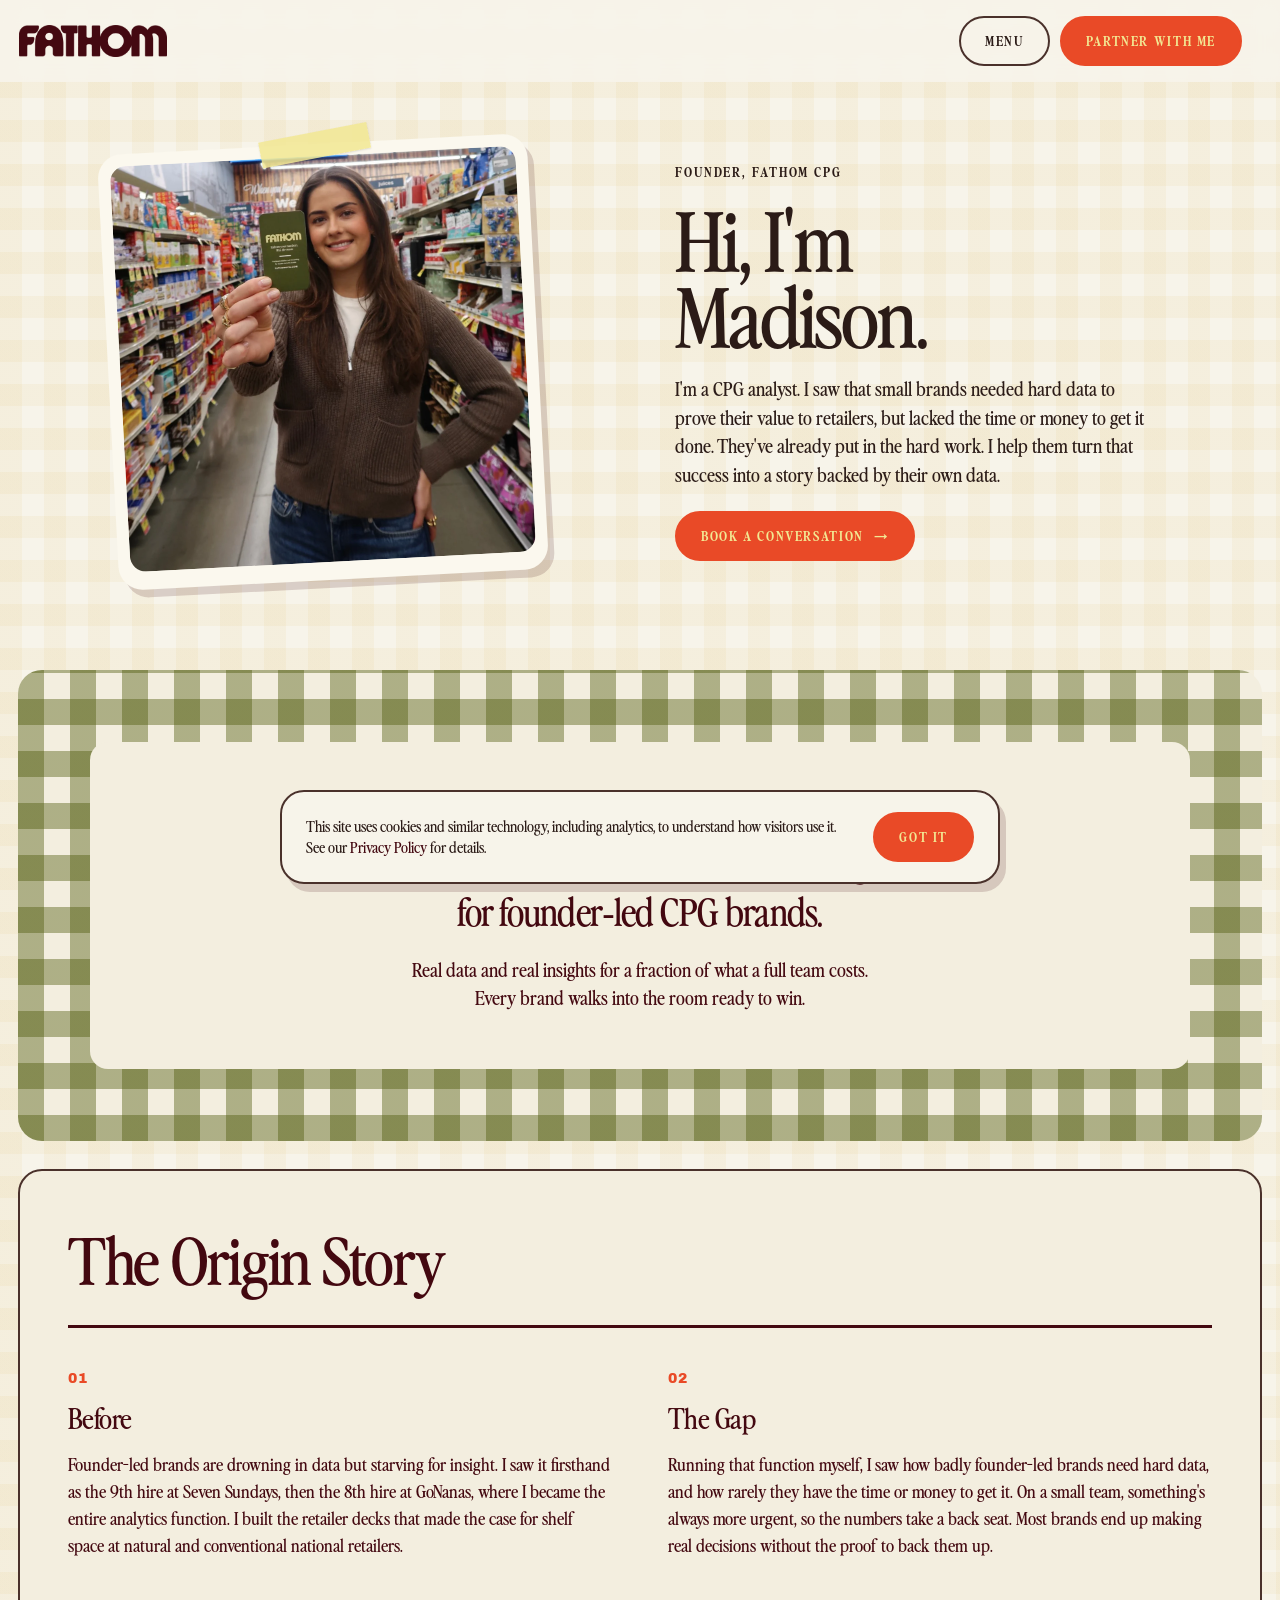
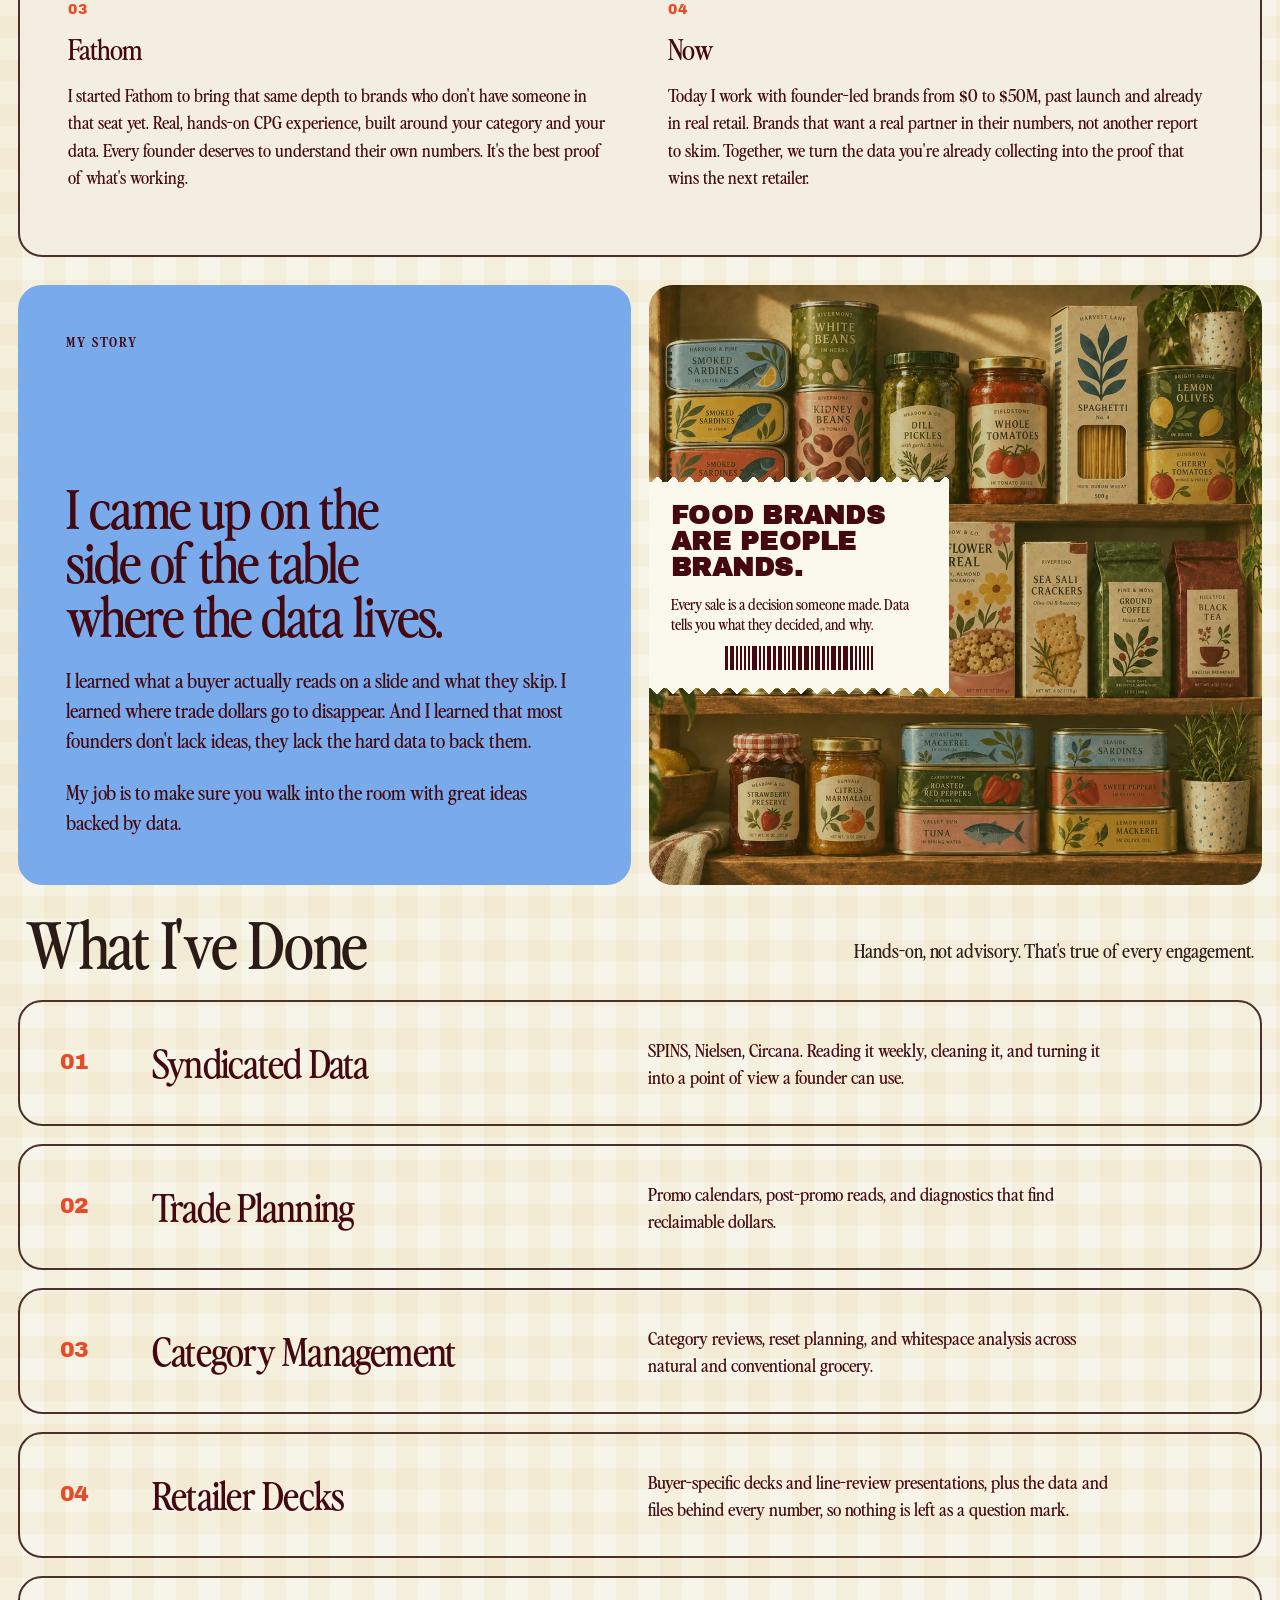
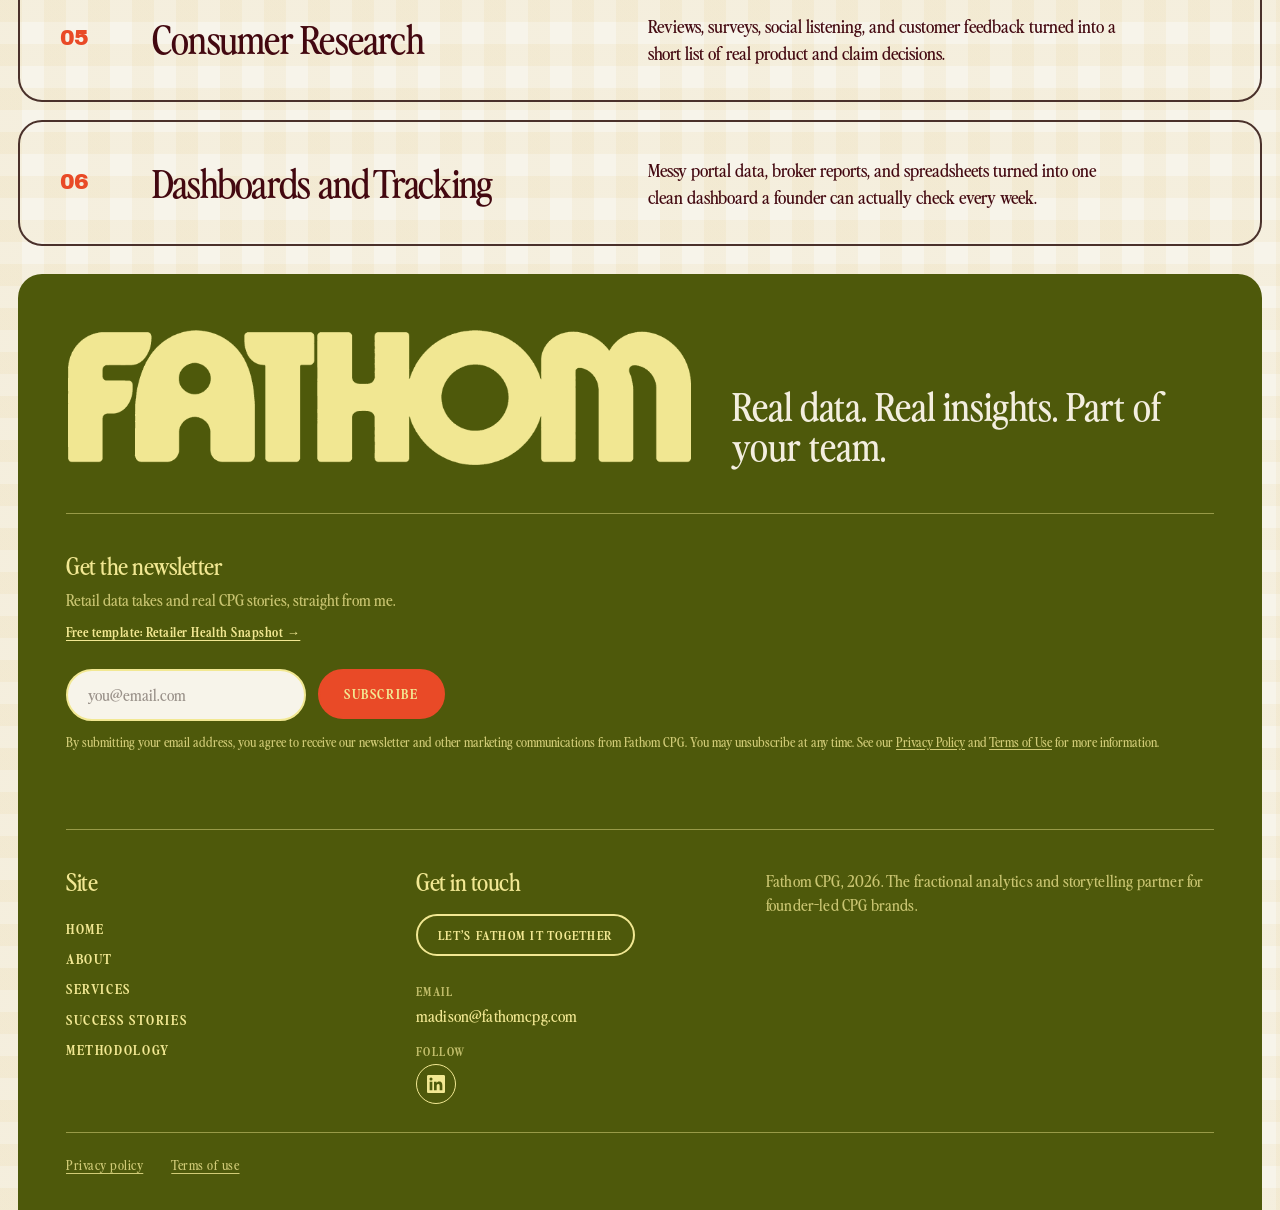
==== commit 246faadf: "Footer: add LinkedIn icon linking to the Fathom CPG company page Co-Authored-By: Claude Sonnet 5.5 <" ====
--- a/about/index.html
+++ b/about/index.html
@@ -49,7 +49,7 @@
       <div class="pola solo" style="--rr:-3deg"><i class="tape" style="left:38%;top:-12px"></i><img src="/img/madison-aisle.webp" alt="Madison Marsh holding a Fathom CPG card in a grocery aisle"></div>
     </div>
     <div class="acopy">
-      <img class="acopy-photo" src="/img/madison-aisle-avatar.webp" alt="Madison Marsh, founder of Fathom CPG" width="300" height="300">
+      <img class="acopy-photo" src="/img/madison-bw.jpg" alt="Madison Marsh, founder of Fathom CPG">
       <span class="label">Founder, Fathom CPG</span>
       <h1>Hi, I'm <br>Madison.</h1>
       <p>I'm a CPG analyst. I saw that small brands needed hard data to prove their value to retailers, but lacked the time or money to get it done. They've already put in the hard work. I help them turn that success into a story backed by their own data.</p>
@@ -128,7 +128,7 @@
   </div>
   <div class="foot-cols">
     <div><h4>Site</h4><a href="/">Home</a><a href="/about/">About</a><a href="/services/">Services</a><a href="/stories/">Success Stories</a><a href="/method/">Methodology</a></div>
-    <div><h4>Get in touch</h4><a class="pill" href="/partner/">Let’s fathom it together</a><span class="sub">Email</span><a class="mail" href="mailto:madison@fathomcpg.com">madison@fathomcpg.com</a></div>
+    <div><h4>Get in touch</h4><a class="pill" href="/partner/">Let’s fathom it together</a><span class="sub">Email</span><a class="mail" href="mailto:madison@fathomcpg.com">madison@fathomcpg.com</a><span class="sub">Follow</span><a class="social" href="https://www.linkedin.com/company/fathom-cpg/" target="_blank" rel="noopener noreferrer" aria-label="Fathom CPG on LinkedIn"><svg viewBox="0 0 24 24" width="18" height="18" aria-hidden="true" focusable="false"><path fill="currentColor" d="M20.447 20.452h-3.554v-5.569c0-1.328-.027-3.037-1.852-3.037-1.853 0-2.136 1.445-2.136 2.939v5.667H9.351V9h3.414v1.561h.046c.477-.9 1.637-1.85 3.37-1.85 3.601 0 4.267 2.37 4.267 5.455v6.286zM5.337 7.433a2.062 2.062 0 01-2.063-2.065 2.064 2.064 0 112.063 2.065zm1.782 13.019H3.555V9h3.564v11.452zM22.225 0H1.771C.792 0 0 .774 0 1.729v20.542C0 23.227.792 24 1.771 24h20.451C23.2 24 24 23.227 24 22.271V1.729C24 .774 23.2 0 22.222 0h.003z"/></svg></a></div>
     <div><span class="dim">Fathom CPG, 2026. The fractional analytics and storytelling partner for founder-led CPG brands.</span></div>
   </div>
 <div class="foot-legal"><a href="/privacy/">Privacy policy</a><a href="/terms/">Terms of use</a></div>
--- a/css/site.css
+++ b/css/site.css
@@ -892,3 +892,4 @@
 @media(max-width:360px){.client-spec div{font-size:11.5px;letter-spacing:.03em}}
 .client-card.tint{padding:0;aspect-ratio:1/1;display:grid;place-items:center;background:#EBD4E0}.client-card.tint img{width:80%;height:auto}
 .pola.solo{width:min(100%,430px)}.pola.solo img{filter:none;object-position:center}
+.foot-cols a.social{display:inline-flex;align-items:center;justify-content:center;width:40px;height:40px;padding:0;border:1.5px solid var(--butter);border-radius:50%;color:var(--butter);transition:background .2s,color .2s}.foot-cols a.social:hover,.foot-cols a.social:focus-visible{background:var(--butter);color:var(--wine)}
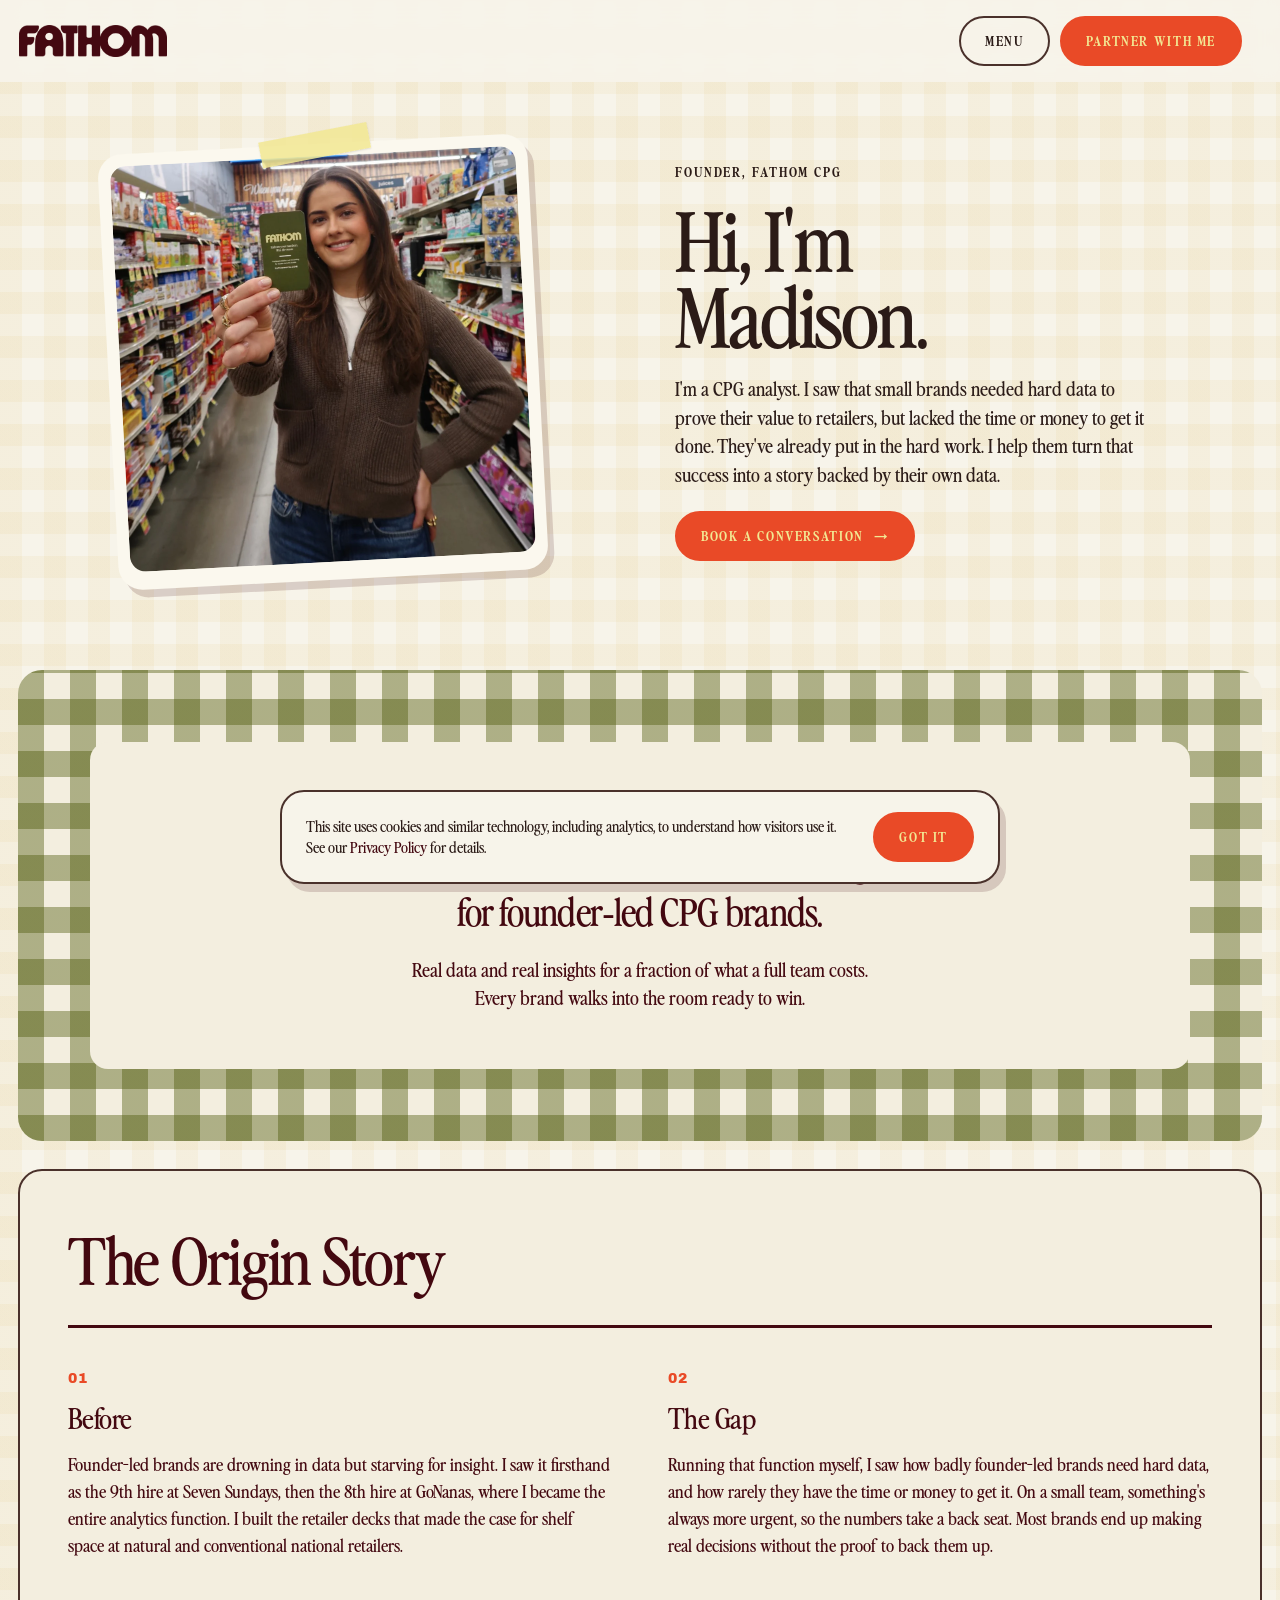
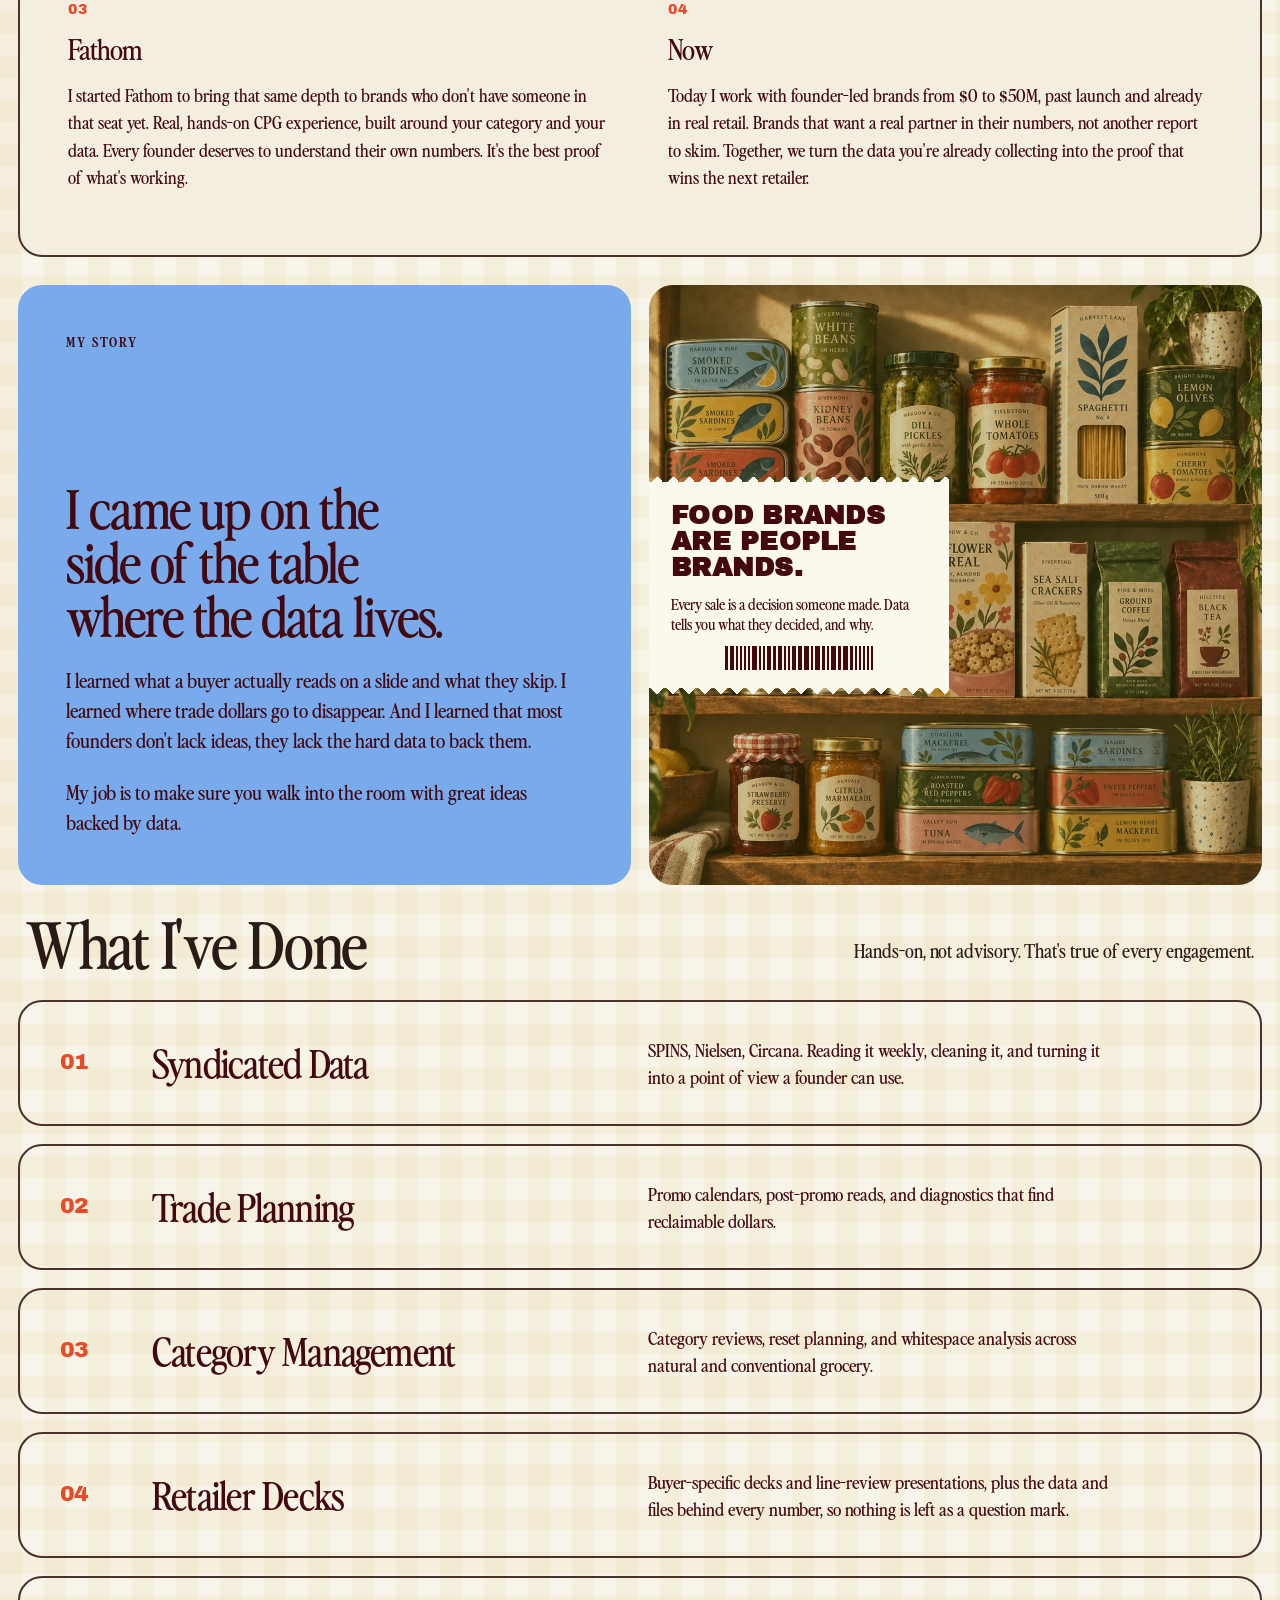
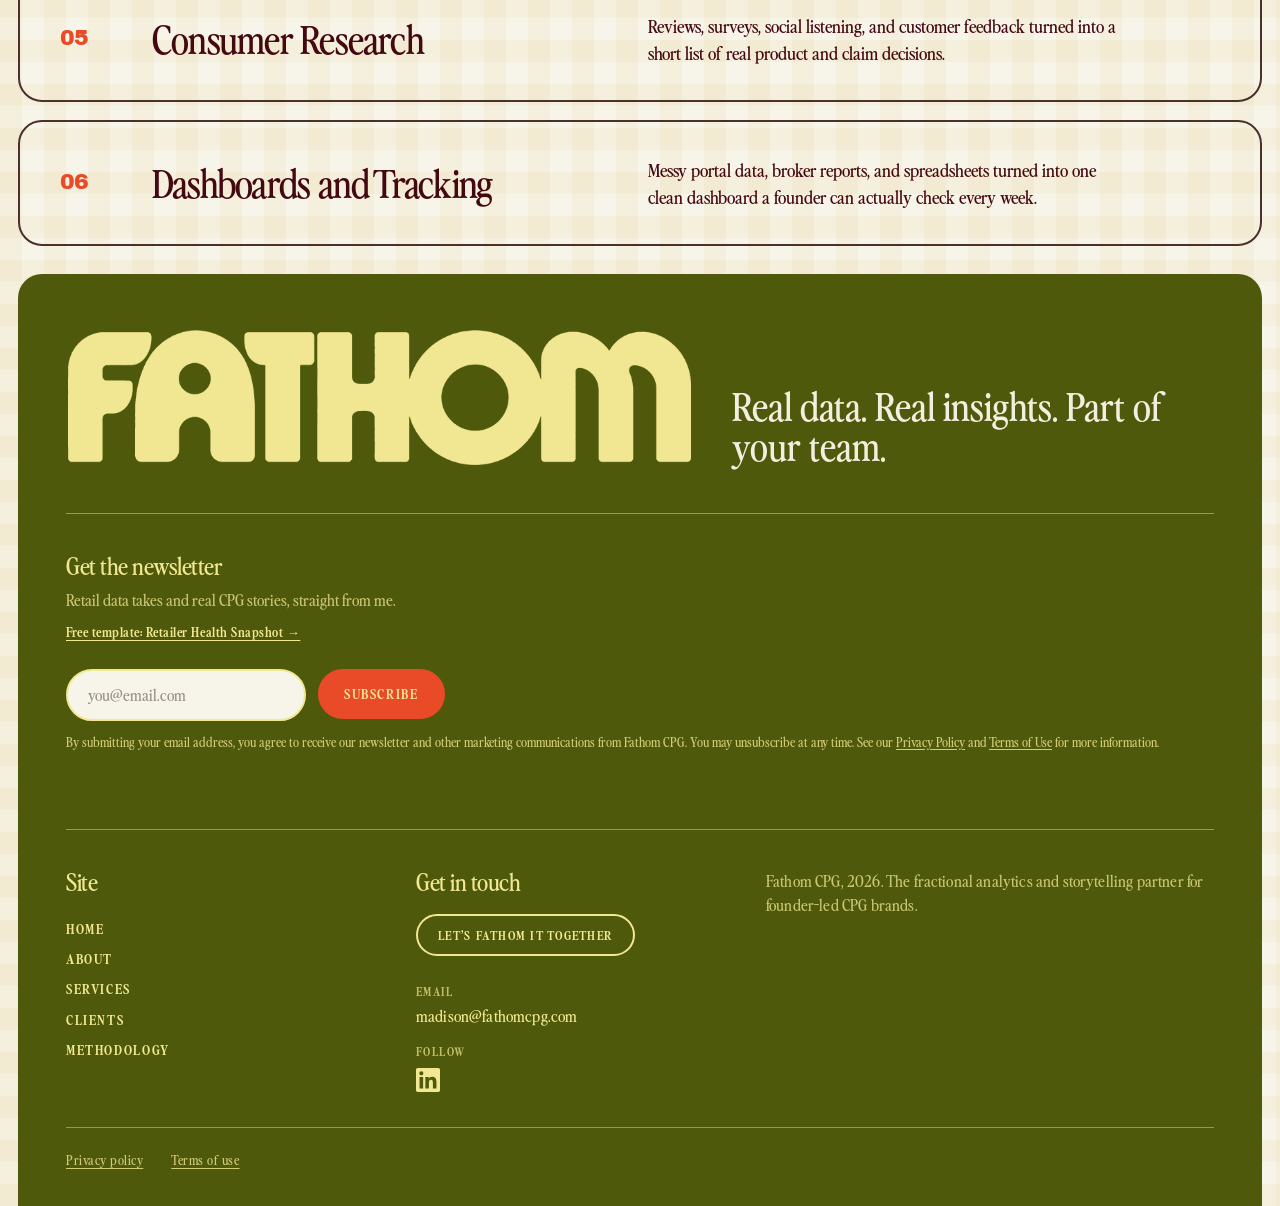
==== commit d07f3313: "Rename Stories page to Clients: new /clients/ URL with 301 from /stories/ Co-Authored-By: Claude Son" ====
--- a/about/index.html
+++ b/about/index.html
@@ -30,7 +30,7 @@
     <a class="pill" href="/" data-nav="home">Home</a>
     <a class="pill on" href="/about/" data-nav="about" aria-current="page">About</a>
     <a class="pill" href="/services/" data-nav="services">Services</a>
-    <a class="pill" href="/stories/" data-nav="stories">Stories</a>
+    <a class="pill" href="/clients/" data-nav="clients">Clients</a>
     <a class="pill" href="/method/" data-nav="method">Method</a>
   </nav>
   <a class="brand" href="/" aria-label="Fathom CPG home"><span class="logo"></span></a>
@@ -127,7 +127,7 @@
     </form>
   </div>
   <div class="foot-cols">
-    <div><h4>Site</h4><a href="/">Home</a><a href="/about/">About</a><a href="/services/">Services</a><a href="/stories/">Success Stories</a><a href="/method/">Methodology</a></div>
+    <div><h4>Site</h4><a href="/">Home</a><a href="/about/">About</a><a href="/services/">Services</a><a href="/clients/">Clients</a><a href="/method/">Methodology</a></div>
     <div><h4>Get in touch</h4><a class="pill" href="/partner/">Let’s fathom it together</a><span class="sub">Email</span><a class="mail" href="mailto:madison@fathomcpg.com">madison@fathomcpg.com</a><span class="sub">Follow</span><a class="social" href="https://www.linkedin.com/company/fathom-cpg/" target="_blank" rel="noopener noreferrer" aria-label="Fathom CPG on LinkedIn"><svg viewBox="0 0 24 24" width="18" height="18" aria-hidden="true" focusable="false"><path fill="currentColor" d="M20.447 20.452h-3.554v-5.569c0-1.328-.027-3.037-1.852-3.037-1.853 0-2.136 1.445-2.136 2.939v5.667H9.351V9h3.414v1.561h.046c.477-.9 1.637-1.85 3.37-1.85 3.601 0 4.267 2.37 4.267 5.455v6.286zM5.337 7.433a2.062 2.062 0 01-2.063-2.065 2.064 2.064 0 112.063 2.065zm1.782 13.019H3.555V9h3.564v11.452zM22.225 0H1.771C.792 0 0 .774 0 1.729v20.542C0 23.227.792 24 1.771 24h20.451C23.2 24 24 23.227 24 22.271V1.729C24 .774 23.2 0 22.222 0h.003z"/></svg></a></div>
     <div><span class="dim">Fathom CPG, 2026. The fractional analytics and storytelling partner for founder-led CPG brands.</span></div>
   </div>
--- a/css/site.css
+++ b/css/site.css
@@ -630,7 +630,7 @@
 .page[data-page=retailer-health-snapshot] .statement h1{font-size:clamp(28px,3.2vw,52px);line-height:1.1;max-width:960px}
 .page[data-page=services] .hero-panel{position:relative}
 .page[data-page=method] .hero-panel{position:relative}
-.page[data-page=stories] .hero-panel{position:relative}
+.page[data-page=clients] .hero-panel{position:relative}
 /* method */
 .hero-panel .art.rcart{display:grid;place-items:center;min-height:380px}.rcart .rc{width:300px;--rr:4deg}
 .split.chapter.whyfull{grid-template-columns:1fr}.whyfull .panel{min-height:0;align-items:center;text-align:center;padding:96px 56px}.whyfull .head{justify-content:center}.whyfull .copy{max-width:780px;margin:auto;justify-items:center}.whyfull .copy h2{max-width:16ch;margin:auto}.whyfull .copy p{max-width:62ch;margin:auto}
@@ -804,13 +804,13 @@
   .acopy p{font-size:16px}
   .acopy .pill{height:40px;padding:0 18px;font-size:12px;margin-top:6px}
 
-  /* services/method/stories: drop the decorative hero art on mobile, show the small corner icon instead (desktop keeps the full art) */
+  /* services/method/clients: drop the decorative hero art on mobile, show the small corner icon instead (desktop keeps the full art) */
   .page[data-page=services] .hero-panel{grid-template-columns:1fr}
   .page[data-page=services] .hero-panel .art{display:none}
   .page[data-page=services] .hero-panel .corner-stk{display:block;position:absolute;top:28px;right:28px;width:72px;transform:rotate(15deg)}
-  .page[data-page=stories] .hero-panel{grid-template-columns:1fr}
-  .page[data-page=stories] .hero-panel .art{display:none}
-  .page[data-page=stories] .hero-panel .corner-stk{display:block;position:absolute;top:28px;right:28px;width:72px;transform:rotate(15deg)}
+  .page[data-page=clients] .hero-panel{grid-template-columns:1fr}
+  .page[data-page=clients] .hero-panel .art{display:none}
+  .page[data-page=clients] .hero-panel .corner-stk{display:block;position:absolute;top:28px;right:28px;width:72px;transform:rotate(15deg)}
   .page[data-page=method] .hero-panel .corner-stk{display:block;position:absolute;top:28px;right:28px;width:72px;transform:rotate(15deg);filter:drop-shadow(4px 5px 0 rgba(67,8,16,.3))}
 
   /* services "What I believe" cards: let the paragraph run the full card width */
@@ -869,7 +869,7 @@
   .cookie-notice p{font-size:13.5px}
 }
 
-/* stories: client logo wall. One <li> per brand; wraps and centers at any count. Logos are shown unaltered, only with written permission. */
+/* clients: client logo wall. One <li> per brand; wraps and centers at any count. Logos are shown unaltered, only with written permission. */
 .clients{text-align:left;border-radius:var(--r);background:var(--paper);color:var(--wine);padding:72px 64px;display:grid;gap:56px}
 .clients-head{display:grid;gap:20px;justify-items:start}
 .clients-head h2{font-size:clamp(34px,3.8vw,58px);line-height:.98;max-width:22ch}
@@ -892,4 +892,4 @@
 @media(max-width:360px){.client-spec div{font-size:11.5px;letter-spacing:.03em}}
 .client-card.tint{padding:0;aspect-ratio:1/1;display:grid;place-items:center;background:#EBD4E0}.client-card.tint img{width:80%;height:auto}
 .pola.solo{width:min(100%,430px)}.pola.solo img{filter:none;object-position:center}
-.foot-cols a.social{display:inline-flex;align-items:center;justify-content:center;width:40px;height:40px;padding:0;border:1.5px solid var(--butter);border-radius:50%;color:var(--butter);transition:background .2s,color .2s}.foot-cols a.social:hover,.foot-cols a.social:focus-visible{background:var(--butter);color:var(--wine)}
+.foot-cols a.social{display:inline-flex;align-items:center;justify-content:flex-start;width:auto;height:auto;padding:4px 0;color:var(--butter);transition:opacity .2s}.foot-cols a.social svg{width:24px;height:24px}.foot-cols a.social:hover,.foot-cols a.social:focus-visible{opacity:.7}
